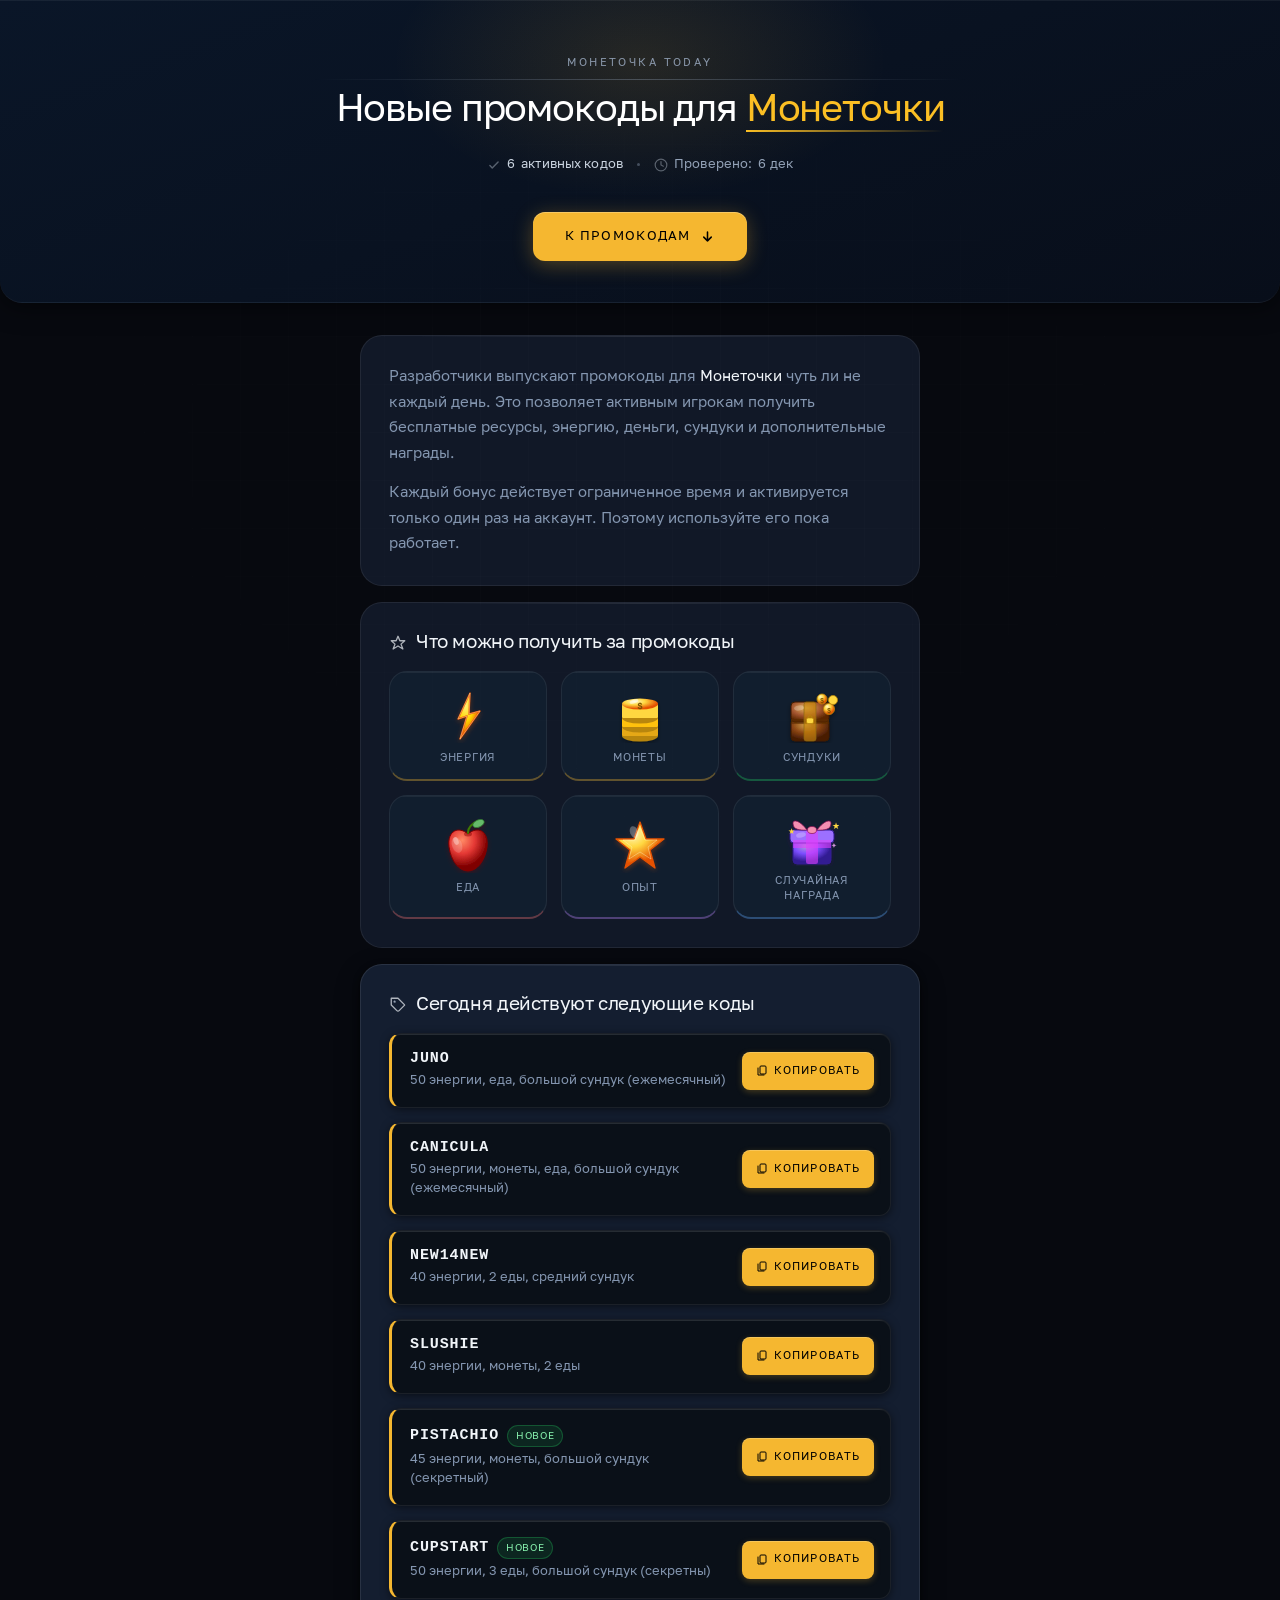
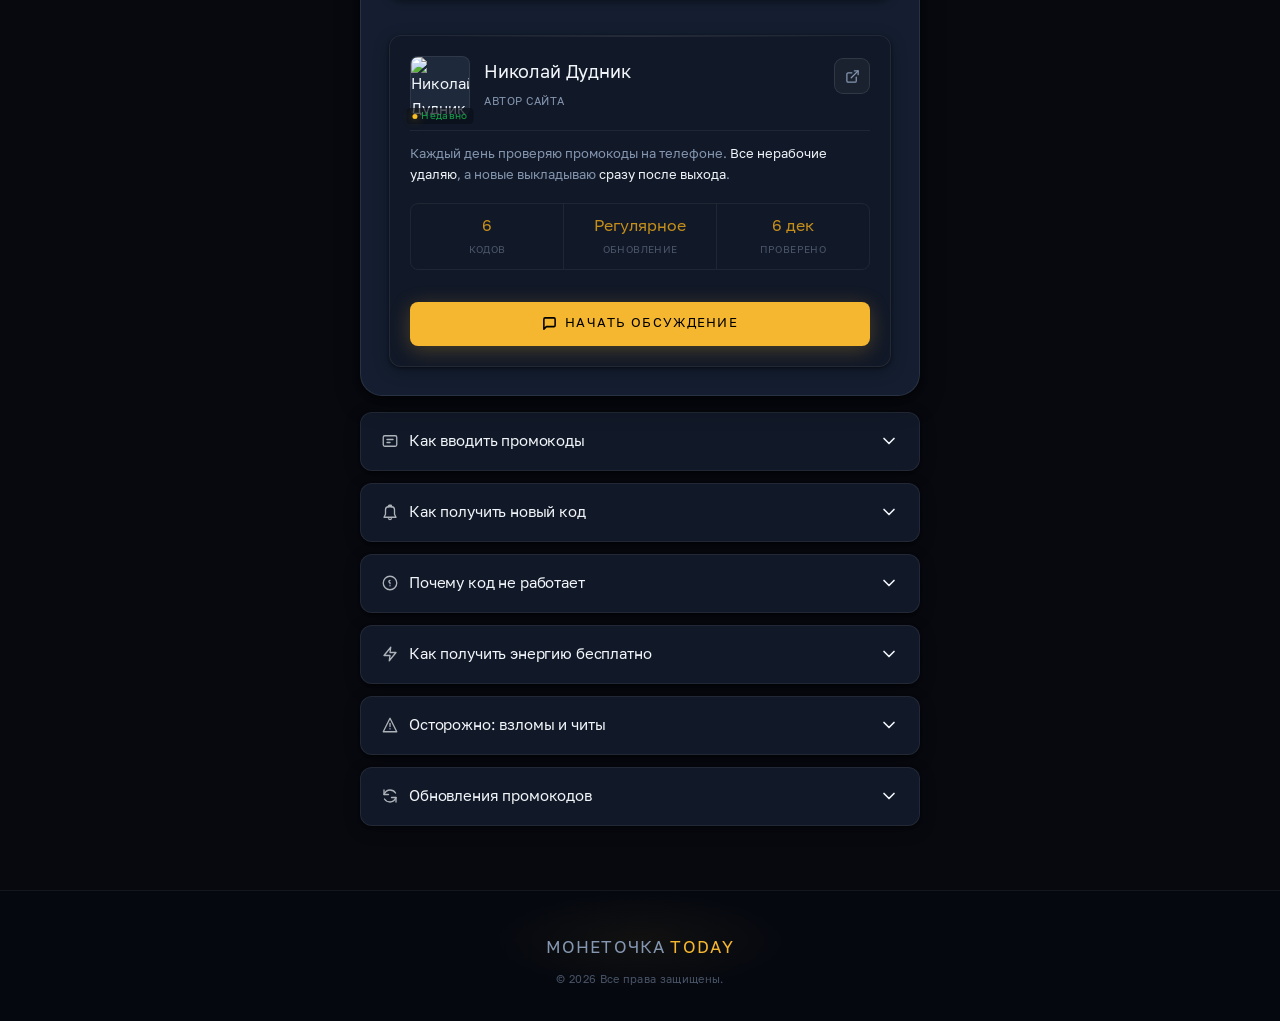
==== index.html @ 4f816c1e "Update index.html" ====
<!DOCTYPE html>
<html lang="ru">
<head>
    <meta charset="utf-8"/>
    <link rel="sitemap" type="application/xml" title="Sitemap" href="https://monetochka.today/sitemap.xml" />
    <link rel="canonical" href="https://monetochka.today/"/>
    <meta name="robots" content="index, follow"/>
    <meta content="width=device-width, initial-scale=1.0" name="viewport"/>
    <title>Новые коды в игре Монеточка — действующие сегодня (11 June 2026 года)</title>
    <meta name="description" content="Секретные коды для игры Монеточка, которые позволят бесплатно получить энергию, деньги и другие ресурсы. На сайте вы найдете новые промокоды и научитесь их активировать в игре."/>
    <meta property="og:url" content="https://monetochka.today/"/>
    <meta property="og:type" content="website"/>
    <meta property="og:title" content="Быстрее забирай бесплатные подарки в Монеточке 🔥"/>
    <meta property="og:description" content="Ценные призы ждут тебя каждый день — жми сюда, чтобы не пропустить 🎁"/>
    <meta property="og:site_name" content="Монеточка today"/>
    <meta property="og:image" content="https://monetochka.today/image/oblojka.jpg"/>
    <meta property="og:image:width" content="1200"/>
    <meta property="og:image:height" content="630"/>
    <meta property="og:locale" content="ru_RU"/>
    <meta name="twitter:card" content="summary_large_image"/>
    <meta name="twitter:title" content="Быстрее забирай бесплатные подарки в Монеточке 🔥"/>
    <meta name="twitter:description" content="Ценные призы ждут тебя каждый день — жми сюда, чтобы не пропустить 🎁"/>
    <meta name="twitter:image" content="https://monetochka.today/image/oblojka.jpg"/>
    <link rel="icon" type="image/png" href="https://monetochka.today/image/Favicon.png" sizes="120x120">
    <meta name="google-site-verification" content="TO_agUqVcF8yH3zKlIToNJMqLiWMbMBPaM6FzhT0_WM" />
    <meta name="yandex-verification" content="f16f2fc4e3876301" />
    <link rel="preload" href="styles-final.css" as="style">
    <link rel="stylesheet" href="styles-final.css"/>
    <link rel="preload" href="fonts/GolosTextVF-Regular.woff2" as="font" type="font/woff2" crossorigin>
    <script type="application/ld+json">
        [
            {
                "@context": "https://schema.org",
                "@type": "WebPage", "dateModified": "2026-06-11T12:53:51+03:00",
                "name": "Промокоды для игры Монеточка на сегодня",
                "description": "Новые промокоды для Монеточки - энергия, монеты, сундуки, карты",
                "url": "https://monetochka.today",
                "author": {
                    "@type": "Person",
                    "name": "Николай Дудник",
                    "url": "https://monetochka.today/autor"
                },
                "mainEntity": {
                    "@type": "CollectionPage",
                    "name": "Коды для Монеточки на сегодня"
                }
            },
            {
                "@context": "https://schema.org",
                "@type": "FAQPage",
                "mainEntity": [
                    {
                        "@type": "Question",
                        "name": "Какие промокоды работают в Монеточке сейчас?",
                        "acceptedAnswer": {
                            "@type": "Answer",
                            "text": "Актуальные коды находятся в списке выше. Есть промокоды на энергию, монеты, сундуки, карты и опыт. Все проверены вручную."
                        }
                    },
                    {
                        "@type": "Question",
                        "name": "Как применить промокод в Монеточке?",
                        "acceptedAnswer": {
                            "@type": "Answer",
                            "text": "Откройте игру, перейдите в меню, выберите Подарки → Промокоды → вставьте код → нажмите активировать. Код работает один раз на аккаунт."
                        }
                    },
                    {
                        "@type": "Question",
                        "name": "Почему код Монеточки не работает?",
                        "acceptedAnswer": {
                            "@type": "Answer",
                            "text": "Некоторые коды не работают из-за неподходящего уровня или лиги игрока. На скриншоте ниже показан пример."
                        }
                    },
                    {
                        "@type": "Question",
                        "name": "Где найти новые коды Монеточки?",
                        "acceptedAnswer": {
                            "@type": "Answer",
                            "text": "Новые промокоды публикуют в официальных соцсетях разработчиков, во время ивентов, они выходят с обновлениями игры, блогеры выдают коды во время рекламных акций."
                        }
                    }
                ]
            },
            {
                "@context": "https://schema.org",
                "@type": "SoftwareApplication",
                "name": "Монеточка",
                "description": "Монеточка - мобильная игра, в которой вы развиваете свое поселение.",
                "applicationCategory": "Game",
                "operatingSystem": "Android, iOS",
                "offers": {
                    "@type": "Offer",
                    "priceCurrency": "RUB",
                    "price": "0",
                    "priceValidUntil": "2035-12-31"
                }
            },
            {
                "@context": "https://schema.org",
                "@type": "BreadcrumbList",
                "itemListElement": [
                    {
                        "@type": "ListItem",
                        "position": 1,
                        "name": "Монеточка коды",
                        "item": "https://monetochka.today"
                    },
                    {
                        "@type": "ListItem",
                        "position": 2,
                        "name": "Актуальные промокоды",
                        "item": "https://monetochka.today#promo-codes"
                    }
                ]
            }
        ]
    </script>
</head>
<body>

<header class="hero-header">
    <div class="hero-inner">
        <div class="hero-brand">Монеточка today</div>
        <h1 class="hero-title">Новые промокоды для <span>Монеточки</span></h1>
        <div class="hero-stats">
            <span class="stat-item">
                <svg fill="none" viewBox="0 0 24 24" xmlns="http://www.w3.org/2000/svg"><path d="M5 13L9 17L19 7" stroke="currentColor" stroke-linecap="round" stroke-linejoin="round" stroke-width="2.5"/></svg>
                <span id="promo-count">∞</span> активных кодов
            </span>
            <span class="stat-divider"></span>
            <span class="stat-item" id="stats-update-date">
                <svg fill="none" viewBox="0 0 24 24" xmlns="http://www.w3.org/2000/svg"><circle cx="12" cy="12" r="10" stroke="currentColor" stroke-width="2"/><path d="M12 6V12L16 14" stroke="currentColor" stroke-linecap="round" stroke-width="2"/></svg>
                <span>Проверено:</span> <span id="header-check-date">11 June</span>
            </span>
        </div>
        <a class="hero-cta" href="#promo-codes">
            К промокодам
            <svg fill="none" viewBox="0 0 24 24" xmlns="http://www.w3.org/2000/svg"><path d="M12 5V19M12 19L18 13M12 19L6 13" stroke="#000" stroke-linecap="round" stroke-linejoin="round" stroke-width="2.5"/></svg>
        </a>
    </div>
</header>

<div class="container">

    <section class="section">
        <p>Разработчики выпускают промокоды для <b>Монеточки</b> чуть ли не каждый день. Это позволяет активным игрокам получить бесплатные ресурсы, энергию, деньги, сундуки и дополнительные награды.</p>
        <p style="margin-bottom:0;">Каждый бонус действует ограниченное время и активируется только один раз на аккаунт. Поэтому используйте его пока работает.</p>
    </section>

    <section class="section">
        <h2>
            <svg class="svg-icon" fill="none" viewBox="0 0 24 24" xmlns="http://www.w3.org/2000/svg"><path d="M12 3L14.5 9H21L16 13.5L18.5 20L12 16L5.5 20L8 13.5L3 9H9.5L12 3Z" stroke="currentColor" stroke-linejoin="round" stroke-width="1.75"/></svg>
            Что можно получить за промокоды
        </h2>

        <div class="rewards-grid">
            <div class="reward-item reward-item--amber">
                <div class="reward-icon">
                    <svg width="54" height="54" viewBox="0 0 54 54" fill="none" xmlns="http://www.w3.org/2000/svg"><defs><radialGradient id="en-body" cx="35%" cy="28%" r="65%"><stop offset="0%" stop-color="#fff176"/><stop offset="50%" stop-color="#ffd600"/><stop offset="100%" stop-color="#e65100"/></radialGradient><filter id="en-sh" x="-25%" y="-25%" width="150%" height="160%"><feDropShadow dx="0" dy="2" stdDeviation="2.5" flood-color="#e6510055"/></filter></defs><g filter="url(#en-sh)"><polygon points="29,4 17,30 26,27 19,50 39,22 28,25" fill="url(#en-body)" stroke="#e65100" stroke-width="1.4" stroke-linejoin="round"/><polygon points="29,4 17,30 26,27 19,50 39,22 28,25" fill="none" stroke="#fff9c4" stroke-width="0.7" stroke-linejoin="round" opacity="0.55"/></g></svg>
                </div>
                <div class="reward-title">Энергия</div>
            </div>
            <div class="reward-item reward-item--amber">
                <div class="reward-icon">
                    <svg width="54" height="54" viewBox="0 0 54 54" fill="none" xmlns="http://www.w3.org/2000/svg"><defs><radialGradient id="co-top" cx="35%" cy="28%" r="65%"><stop offset="0%" stop-color="#fff9c4"/><stop offset="45%" stop-color="#ffd740"/><stop offset="100%" stop-color="#e65100"/></radialGradient><filter id="co-sh" x="-25%" y="-25%" width="150%" height="160%"><feDropShadow dx="0" dy="2" stdDeviation="2" flood-color="#00000055"/></filter></defs><g filter="url(#co-sh)"><ellipse cx="27" cy="47" rx="18" ry="5.5" fill="#b8860b"/><rect x="9" y="33" width="36" height="14" fill="#e6a817" rx="1.5"/><ellipse cx="27" cy="33" rx="18" ry="5.5" fill="#ffd740"/><ellipse cx="27" cy="38" rx="18" ry="5.5" fill="#b8860b"/><rect x="9" y="24" width="36" height="14" fill="#ffc107" rx="1.5"/><ellipse cx="27" cy="24" rx="18" ry="5.5" fill="#ffd740"/><ellipse cx="27" cy="29" rx="18" ry="5.5" fill="#b8860b"/><rect x="9" y="15" width="36" height="14" fill="#ffd740" rx="1.5"/><ellipse cx="27" cy="15" rx="18" ry="5.5" fill="url(#co-top)"/><text x="27" y="19.5" text-anchor="middle" font-family="Arial,sans-serif" font-size="9" font-weight="900" fill="#7a5000">$</text><ellipse cx="21" cy="12.5" rx="4.5" ry="1.8" fill="white" opacity="0.5" transform="rotate(-20,21,12.5)"/></g></svg>
                </div>
                <div class="reward-title">Монеты</div>
            </div>
            <div class="reward-item reward-item--green">
                <div class="reward-icon">
                    <svg width="54" height="54" viewBox="0 0 54 54" fill="none" xmlns="http://www.w3.org/2000/svg"><defs><radialGradient id="ch-body" cx="40%" cy="28%" r="65%"><stop offset="0%" stop-color="#d4a04a"/><stop offset="55%" stop-color="#8B4513"/><stop offset="100%" stop-color="#4a1e05"/></radialGradient><radialGradient id="ch-lid" cx="40%" cy="30%" r="65%"><stop offset="0%" stop-color="#e8b860"/><stop offset="60%" stop-color="#a0522d"/><stop offset="100%" stop-color="#5c2800"/></radialGradient><radialGradient id="ch-coin" cx="35%" cy="28%" r="65%"><stop offset="0%" stop-color="#fff9c4"/><stop offset="45%" stop-color="#ffd740"/><stop offset="100%" stop-color="#e65100"/></radialGradient><filter id="ch-sh" x="-20%" y="-20%" width="150%" height="160%"><feDropShadow dx="0" dy="2" stdDeviation="2.5" flood-color="#00000066"/></filter></defs><g filter="url(#ch-sh)"><rect x="6" y="30" width="38" height="22" rx="4" fill="url(#ch-body)" stroke="#3e1a00" stroke-width="1"/><rect x="6" y="13" width="38" height="20" rx="4" fill="url(#ch-lid)" stroke="#3e1a00" stroke-width="1"/><rect x="6" y="30" width="38" height="5" fill="#5c2d00" opacity="0.6"/><rect x="19" y="13" width="12" height="39" rx="2.5" fill="#c8860a" opacity="0.65"/><rect x="19" y="13" width="12" height="39" rx="2.5" fill="none" stroke="#8B6914" stroke-width="0.7"/><rect x="21.5" y="29" width="7" height="5.5" rx="1.5" fill="#ffd740" stroke="#b8860b" stroke-width="0.7"/><path d="M23,29 C23,26 27,26 27,29" fill="none" stroke="#b8860b" stroke-width="1"/><ellipse cx="14" cy="19" rx="5" ry="2.5" fill="white" opacity="0.25" transform="rotate(-10,14,19)"/><ellipse cx="44" cy="20" rx="5.5" ry="5.5" fill="url(#ch-coin)" stroke="#b8860b" stroke-width="0.8"/><ellipse cx="37" cy="10" rx="5" ry="5" fill="url(#ch-coin)" stroke="#b8860b" stroke-width="0.8"/><ellipse cx="48" cy="11" rx="4.5" ry="4.5" fill="#ffd740" stroke="#b8860b" stroke-width="0.8"/><text x="44" y="23.5" text-anchor="middle" font-family="Arial,sans-serif" font-size="6.5" font-weight="900" fill="#7a5000">$</text><text x="37" y="13.5" text-anchor="middle" font-family="Arial,sans-serif" font-size="6.5" font-weight="900" fill="#7a5000">$</text></g></svg>
                </div>
                <div class="reward-title">Сундуки</div>
            </div>
            <div class="reward-item reward-item--red">
                <div class="reward-icon">
                    <svg width="54" height="54" viewBox="0 0 54 54" fill="none" xmlns="http://www.w3.org/2000/svg"><defs><radialGradient id="ap-body" cx="35%" cy="25%" r="65%"><stop offset="0%" stop-color="#ff8a65"/><stop offset="50%" stop-color="#e53935"/><stop offset="100%" stop-color="#7f0000"/></radialGradient><filter id="ap-sh" x="-25%" y="-25%" width="160%" height="160%"><feDropShadow dx="0" dy="2" stdDeviation="2.5" flood-color="#7f000055"/></filter></defs><g filter="url(#ap-sh)"><path d="M27,15 C36,7 48,11 46,28 C44,42 36,52 27,52 C18,52 10,42 8,28 C6,11 18,7 27,15 Z" fill="url(#ap-body)" stroke="#7f0000" stroke-width="1"/><ellipse cx="27" cy="15" rx="4" ry="2.5" fill="#7f0000" opacity="0.45"/><path d="M27,14 C27,8 32,4 37,2" fill="none" stroke="#3e7c00" stroke-width="2" stroke-linecap="round"/><ellipse cx="37.5" cy="4.5" rx="6" ry="3.5" fill="#66bb6a" stroke="#2e7d32" stroke-width="0.7" transform="rotate(-25,37.5,4.5)"/><ellipse cx="16" cy="26" rx="5" ry="8" fill="white" opacity="0.18" transform="rotate(-20,16,26)"/><ellipse cx="15" cy="22" rx="2.5" ry="4" fill="white" opacity="0.34" transform="rotate(-20,15,22)"/></g></svg>
                </div>
                <div class="reward-title">Еда</div>
            </div>
            <div class="reward-item reward-item--purple">
                <div class="reward-icon">
                    <svg width="54" height="54" viewBox="0 0 54 54" fill="none" xmlns="http://www.w3.org/2000/svg"><defs><radialGradient id="st-body" cx="35%" cy="25%" r="65%"><stop offset="0%" stop-color="#fff9c4"/><stop offset="45%" stop-color="#ffd740"/><stop offset="100%" stop-color="#e65100"/></radialGradient><filter id="st-sh" x="-25%" y="-25%" width="160%" height="160%"><feDropShadow dx="0" dy="2" stdDeviation="2.5" flood-color="#e6510055"/></filter></defs><g filter="url(#st-sh)"><polygon points="27,3 33,20 51,20 37,31 42,49 27,38 12,49 17,31 3,20 21,20" fill="url(#st-body)" stroke="#e65100" stroke-width="1.3" stroke-linejoin="round"/><polygon points="27,9 32,21 44,21 35,28 38,40 27,33 16,40 19,28 10,21 22,21" fill="none" stroke="#fff9c4" stroke-width="0.7" stroke-linejoin="round" opacity="0.55"/><ellipse cx="21" cy="13" rx="4" ry="6" fill="white" opacity="0.28" transform="rotate(-20,21,13)"/></g></svg>
                </div>
                <div class="reward-title">Опыт</div>
            </div>
            <div class="reward-item reward-item--blue">
                <div class="reward-icon">
                    <svg width="54" height="54" viewBox="0 0 54 54" fill="none" xmlns="http://www.w3.org/2000/svg"><defs><radialGradient id="gi-body" cx="35%" cy="25%" r="65%"><stop offset="0%" stop-color="#b39ddb"/><stop offset="50%" stop-color="#7c4dff"/><stop offset="100%" stop-color="#311b92"/></radialGradient><filter id="gi-sh" x="-25%" y="-25%" width="160%" height="160%"><feDropShadow dx="0" dy="2" stdDeviation="2.5" flood-color="#31196255"/></filter></defs><g filter="url(#gi-sh)"><rect x="8" y="28" width="38" height="24" rx="4" fill="url(#gi-body)" stroke="#311b92" stroke-width="1"/><rect x="5" y="18" width="44" height="13" rx="4" fill="#9c6fff" stroke="#311b92" stroke-width="1"/><rect x="8" y="28" width="38" height="8" fill="#e040fb" opacity="0.6"/><rect x="21" y="18" width="12" height="34" rx="2.5" fill="#e040fb" opacity="0.6"/><path d="M22,18 C14,7 5,6 9,15 C12,19 22,18 22,18 Z" fill="#f48fb1" stroke="#880e4f" stroke-width="0.7"/><path d="M32,18 C40,7 49,6 45,15 C42,19 32,18 32,18 Z" fill="#f48fb1" stroke="#880e4f" stroke-width="0.7"/><ellipse cx="27" cy="18" rx="4.5" ry="3.5" fill="#f48fb1" stroke="#880e4f" stroke-width="0.7"/><ellipse cx="16" cy="23" rx="5" ry="2.5" fill="white" opacity="0.25" transform="rotate(-15,16,23)"/><text x="47" y="17" font-family="Arial,sans-serif" font-size="9" fill="#ffd740">★</text><text x="3" y="22" font-family="Arial,sans-serif" font-size="8" fill="#ffd740">★</text><text x="46" y="36" font-family="Arial,sans-serif" font-size="7" fill="#ce93d8">✦</text></g></svg>
                </div>
                <div class="reward-title">Случайная<br>награда</div>
            </div>
        </div>
    </section>

    <section class="section" id="promo-codes">
        <h2>
            <svg class="svg-icon" fill="none" viewBox="0 0 24 24" xmlns="http://www.w3.org/2000/svg"><path d="M20.5 12.5L13.5 19.5C13.1 19.9 12.6 20.1 12 20.1C11.4 20.1 10.9 19.9 10.5 19.5L3 12V3H12L20.5 11.5C20.9 11.9 20.9 12.1 20.5 12.5Z" stroke="currentColor" stroke-linejoin="round" stroke-width="1.75"/><circle cx="7.5" cy="7.5" fill="currentColor" r="1.25"/></svg>
            Сегодня действуют следующие коды
        </h2>
        <div id="promo-list"><div class="promo-card" onclick="copy('JUNO')" role="button" tabindex="0"><div class="promo-info"><div class="code-header"><span class="code-text">JUNO</span></div><span class="reward-text">50 энергии, еда, большой сундук (ежемесячный)</span></div><div class="copy-btn"><svg fill="none" viewBox="0 0 24 24"><rect height="16" rx="2" stroke="#000" stroke-width="2" width="12" x="8" y="2"/><path d="M4 6V20H16" stroke="#000" stroke-linecap="round" stroke-width="2"/></svg>Копировать</div></div><div class="promo-card" onclick="copy('CANICULA')" role="button" tabindex="0"><div class="promo-info"><div class="code-header"><span class="code-text">CANICULA</span></div><span class="reward-text">50 энергии, монеты, еда, большой сундук (ежемесячный)</span></div><div class="copy-btn"><svg fill="none" viewBox="0 0 24 24"><rect height="16" rx="2" stroke="#000" stroke-width="2" width="12" x="8" y="2"/><path d="M4 6V20H16" stroke="#000" stroke-linecap="round" stroke-width="2"/></svg>Копировать</div></div><div class="promo-card" onclick="copy('NEW14NEW')" role="button" tabindex="0"><div class="promo-info"><div class="code-header"><span class="code-text">NEW14NEW</span></div><span class="reward-text">40 энергии, 2 еды, средний сундук</span></div><div class="copy-btn"><svg fill="none" viewBox="0 0 24 24"><rect height="16" rx="2" stroke="#000" stroke-width="2" width="12" x="8" y="2"/><path d="M4 6V20H16" stroke="#000" stroke-linecap="round" stroke-width="2"/></svg>Копировать</div></div><div class="promo-card" onclick="copy('SLUSHIE')" role="button" tabindex="0"><div class="promo-info"><div class="code-header"><span class="code-text">SLUSHIE</span></div><span class="reward-text">40 энергии, монеты, 2 еды</span></div><div class="copy-btn"><svg fill="none" viewBox="0 0 24 24"><rect height="16" rx="2" stroke="#000" stroke-width="2" width="12" x="8" y="2"/><path d="M4 6V20H16" stroke="#000" stroke-linecap="round" stroke-width="2"/></svg>Копировать</div></div><div class="promo-card" onclick="copy('PISTACHIO')" role="button" tabindex="0"><div class="promo-info"><div class="code-header"><span class="code-text">PISTACHIO</span><span class="new-badge">Новое</span></div><span class="reward-text">45 энергии, монеты, большой сундук (секретный)</span></div><div class="copy-btn"><svg fill="none" viewBox="0 0 24 24"><rect height="16" rx="2" stroke="#000" stroke-width="2" width="12" x="8" y="2"/><path d="M4 6V20H16" stroke="#000" stroke-linecap="round" stroke-width="2"/></svg>Копировать</div></div><div class="promo-card" onclick="copy('CUPSTART')" role="button" tabindex="0"><div class="promo-info"><div class="code-header"><span class="code-text">CUPSTART</span><span class="new-badge">Новое</span></div><span class="reward-text">50 энергии, 3 еды, большой сундук (секретны)</span></div><div class="copy-btn"><svg fill="none" viewBox="0 0 24 24"><rect height="16" rx="2" stroke="#000" stroke-width="2" width="12" x="8" y="2"/><path d="M4 6V20H16" stroke="#000" stroke-linecap="round" stroke-width="2"/></svg>Копировать</div></div></div>

        <div class="author-card">
            <div class="author-card__body">
                <div class="author-card__header">
                    <div class="author-card__avatar-col">
                        <div class="author-card__avatar">
                            <img src="https://monetochka.today/image/author.webp" alt="Николай Дудник" class="author-card__avatar-img">
                        </div>
                        <div class="author-card__status author-card__status--online" id="author-status">
                            <div class="author-card__status-dot" id="status-dot"></div>
                            <span id="status-text">Онлайн</span>
                        </div>
                    </div>
                    <div class="author-card__meta">
                        <div class="author-card__meta-text">
                            <p class="author-card__name">Николай Дудник</p>
                            <p class="author-card__role">Автор сайта</p>
                        </div>
                        <a href="https://monetochka.today/autor" class="author-card__link-btn" aria-label="Страница автора">
                            <svg viewBox="0 0 24 24" fill="none" stroke="currentColor" stroke-width="2" stroke-linecap="round" stroke-linejoin="round">
                                <path d="M18 13v6a2 2 0 0 1-2 2H5a2 2 0 0 1-2-2V8a2 2 0 0 1 2-2h6"/>
                                <polyline points="15 3 21 3 21 9"/>
                                <line x1="10" y1="14" x2="21" y2="3"/>
                            </svg>
                        </a>
                    </div>
                </div>
                <div class="author-card__divider"></div>
                <p class="author-card__desc">
                    Каждый день проверяю промокоды на телефоне.
                    <strong>Все нерабочие удаляю</strong>, а новые выкладываю
                    <strong>сразу после выхода</strong>.
                </p>
                <div class="author-card__stats">
                    <div class="author-card__stat">
                        <span class="author-card__stat-num" id="author-promo-count">7</span>
                        <span class="author-card__stat-label">Кодов</span>
                    </div>
                    <div class="author-card__stat">
                        <span class="author-card__stat-num">Регулярное</span>
                        <span class="author-card__stat-label">Обновление</span>
                    </div>
                    <div class="author-card__stat">
                        <span class="author-card__stat-num" id="author-check-date">11 June</span>
                        <span class="author-card__stat-label">Проверено</span>
                    </div>
                </div>
            </div>
            <div class="author-card__actions">
                <button class="author-card__btn-primary" id="toggleComments" aria-expanded="false" type="button">
                    <svg width="15" height="15" viewBox="0 0 24 24" fill="none" stroke="currentColor" stroke-width="2.5" stroke-linecap="round" stroke-linejoin="round">
                        <path d="M21 15a2 2 0 0 1-2 2H7l-4 4V5a2 2 0 0 1 2-2h14a2 2 0 0 1 2 2z"/>
                    </svg>
                    Начать обсуждение
                </button>
            </div>
        </div>

        <div class="giscus-section">
            <div class="giscus-container" id="giscusContainer">
                <script src="https://giscus.app/client.js"
                        data-repo="PlohoyMnuuu/PlohoyMnuuu.github.io"
                        data-repo-id="R_kgDOSvuVuQ"
                        data-category="General"
                        data-category-id="DIC_kwDOSvuVuc4C-pt_"
                        data-mapping="pathname"
                        data-strict="0"
                        data-reactions-enabled="1"
                        data-emit-metadata="0"
                        data-input-position="bottom"
                        data-theme="https://monetochka.today/giscus-theme.css"
                        data-lang="ru"
                        crossorigin="anonymous"
                        async>
                </script>
            </div>
        </div>
    </section>

    <div id="accordion-sections">

        <details class="accordion-section" name="faq">
            <summary class="accordion-btn">
                <span class="accordion-btn-left">
                    <svg class="svg-icon" fill="none" viewBox="0 0 24 24"><rect height="14" rx="2" stroke="currentColor" stroke-width="1.75" width="18" x="3" y="5"/><path d="M8 10H16" stroke="currentColor" stroke-linecap="round" stroke-width="1.75"/><path d="M8 14H12" stroke="currentColor" stroke-linecap="round" stroke-width="1.75"/></svg>
                    Как вводить промокоды
                </span>
                <svg class="accordion-chevron" fill="none" viewBox="0 0 24 24"><path d="M6 9L12 15L18 9" stroke="currentColor" stroke-linecap="round" stroke-linejoin="round" stroke-width="2"/></svg>
            </summary>
            <div class="accordion-body">
                <div class="accordion-body-inner">
                    <div class="unified-block">
                        <section class="section">
                            <p>Чтобы активировать промо, выполните следующие шаги:</p>
                            <ol>
                                <li>Откройте игру <strong>Монеточка</strong>.</li>
                                <li>Перейдите в меню <strong>&#9776;</strong> и выберите раздел <strong>Подарки</strong>.</li>
                                <li>В правом углу выберите вкладку <strong>Промокоды</strong>.</li>
                                <li>Вставьте код и нажмите <strong>Применить</strong>.</li>
                            </ol>
                            <p style="margin-bottom:0;">Подробнее смотрите на видео, которое находится ниже.</p>
                        </section>
                        <div class="video-showcase" id="shortVideo">
                            <div class="video-cover">
                                <img alt="Видео про Монеточку" loading="lazy" src="image/монеточка.webp"/>
                                <div class="play-button" onclick="loadVideo()">
                                    <svg viewBox="0 0 24 24"><polygon fill="none" points="5,3 19,12 5,21" stroke="currentColor" stroke-linejoin="round" stroke-width="2.5"/></svg>
                                </div>
                            </div>
                        </div>
                    </div>
                </div>
            </div>
        </details>

        <details class="accordion-section" name="faq">
            <summary class="accordion-btn">
                <span class="accordion-btn-left">
                    <svg class="svg-icon" fill="none" viewBox="0 0 24 24"><path d="M18 9C18 6.79 16.21 5 14 5H10C7.79 5 6 6.79 6 9V15L4 19H20L18 15V9Z" stroke="currentColor" stroke-linejoin="round" stroke-width="1.75"/><path d="M10 5V4C10 3.45 10.45 3 11 3H13C13.55 3 14 3.45 14 4V5" stroke="currentColor" stroke-linecap="round" stroke-width="1.75"/><path d="M10 21C10.35 21.6 11 22 12 22C13 22 13.65 21.6 14 21" stroke="currentColor" stroke-linecap="round" stroke-width="1.75"/></svg>
                    Как получить новый код
                </span>
                <svg class="accordion-chevron" fill="none" viewBox="0 0 24 24"><path d="M6 9L12 15L18 9" stroke="currentColor" stroke-linecap="round" stroke-linejoin="round" stroke-width="2"/></svg>
            </summary>
            <div class="accordion-body">
                <div class="accordion-body-inner">
                    <section class="section">
                        <p style="font-size:14px;">Бонусы можно получить несколькими способами. Далее подробнее.</p>
                        <div class="mini-tips-grid">
                            <div class="mini-tip-card"><strong>Официальные соцсети</strong> Разработчики публикуют новые коды в социальных сетях и мессенджерах почти каждый день.</div>
                            <div class="mini-tip-card"><strong>Ивенты</strong> Промокоды выходят во время ивентов, которые происходят регулярно.</div>
                            <div class="mini-tip-card"><strong>Ежемесячные акции</strong> В первых числах каждого месяца разработчики выпускают промо, которые действуют 30 дней или больше.</div>
                            <div class="mini-tip-card"><strong>Обновления</strong> Почти всегда коды выходят вместе с новыми версиями игры. Но такие события происходят довольно редко.</div>
                        </div>
                    </section>
                </div>
            </div>
        </details>

        <details class="accordion-section" name="faq">
            <summary class="accordion-btn">
                <span class="accordion-btn-left">
                    <svg class="svg-icon" fill="none" viewBox="0 0 24 24"><circle cx="12" cy="12" r="9" stroke="currentColor" stroke-width="1.75"/><path d="M12 8.5C11.2 8.5 10.5 9.1 10.5 10C10.5 10.8 11 11.3 11.7 11.6C12.3 11.9 12 12.5 12 13" stroke="currentColor" stroke-linecap="round" stroke-width="1.75"/><circle cx="12" cy="15.5" fill="currentColor" r="0.75"/></svg>
                    Почему код не работает
                </span>
                <svg class="accordion-chevron" fill="none" viewBox="0 0 24 24"><path d="M6 9L12 15L18 9" stroke="currentColor" stroke-linecap="round" stroke-linejoin="round" stroke-width="2"/></svg>
            </summary>
            <div class="accordion-body">
                <div class="accordion-body-inner">
                    <div class="unified-block">
                        <section class="section section-faq">
                            <p>Ниже перечислены основные причины ошибок при активации промо.</p>
                            <div class="mini-tips-grid">
                                <div class="mini-tip-card"><strong>Не подходит уровень</strong> Некоторые промокоды предназначены только для игроков, которые прокачали свою деревню до определённого уровня.</div>
                                <div class="mini-tip-card"><strong>Несоответствие лиги</strong> Иногда разработчики выпускают коды для игроков той или иной лиги, например золотой или серебряной.</div>
                                <div class="mini-tip-card"><strong>Опечатки</strong> Даже одна неверная буква делает код недействительным. Используйте кнопку копирования.</div>
                                <div class="mini-tip-card"><strong>Лишние пробелы</strong> Пробел в начале или конце приводит к ошибке.</div>
                                <div class="mini-tip-card"><strong>Срок действия</strong> У промо есть срок. Обычно они работают несколько дней или до первой тысячи активаций.</div>
                                <div class="mini-tip-card"><strong>Коды одноразовые</strong> Каждый бонус активируется только один раз для одного аккаунта.</div>
                            </div>
                            <p style="margin-top: 20px;">Некоторые коды не работают у игроков, которые не достигли определенного уровня или не состоят в той или иной лиге. На скриншоте показан один из таких примеров.</p>
                        </section>
                        <div class="screenshot-showcase">
                            <div class="screenshot-cover" onclick="openScreenshot()">
                                <img alt="Скриншот ошибки промокода в Монеточке" loading="lazy" src="image/Скриншот.webp"/>
                                <div class="screenshot-magnifier">
                                    <svg fill="none" viewBox="0 0 24 24" xmlns="http://www.w3.org/2000/svg"><circle cx="11" cy="11" r="8" stroke="currentColor" stroke-width="2"/><path d="m21 21-4.3-4.3" stroke="currentColor" stroke-linecap="round" stroke-width="2"/></svg>
                                </div>
                            </div>
                        </div>
                    </div>
                </div>
            </div>
        </details>

        <details class="accordion-section" name="faq">
            <summary class="accordion-btn">
                <span class="accordion-btn-left">
                    <svg class="svg-icon" fill="none" viewBox="0 0 24 24"><path d="M13 3L4 14H12L11 21L20 10H12L13 3Z" stroke="currentColor" stroke-linejoin="round" stroke-width="1.75"/></svg>
                    Как получить энергию бесплатно
                </span>
                <svg class="accordion-chevron" fill="none" viewBox="0 0 24 24"><path d="M6 9L12 15L18 9" stroke="currentColor" stroke-linecap="round" stroke-linejoin="round" stroke-width="2"/></svg>
            </summary>
            <div class="accordion-body">
                <div class="accordion-body-inner">
                    <section class="section">
                        <p style="font-size:14px;">Бесплатную энергию вы получите при выполнении условий, которые перечислены ниже.</p>
                        <div class="mini-tips-grid">
                            <div class="mini-tip-card"><strong>Приводите друзей</strong> Добавляйте друзей и получайте за это энергию.</div>
                            <div class="mini-tip-card"><strong>Участвуйте в событиях</strong> Энергия выдается за выполнение заданий.</div>
                            <div class="mini-tip-card"><strong>Коллекционируйте карты</strong> Собирайте наборы карт и получайте бонусную энергию.</div>
                            <div class="mini-tip-card"><strong>Чаще заходите в игру</strong> Энергия восстанавливается со временем, чаще заходите в игру.</div>
                        </div>
                    </section>
                </div>
            </div>
        </details>

        <details class="accordion-section" name="faq">
            <summary class="accordion-btn">
                <span class="accordion-btn-left">
                    <svg class="svg-icon" fill="none" viewBox="0 0 24 24"><path d="M12 3L3 21H21L12 3Z" stroke="currentColor" stroke-linejoin="round" stroke-width="1.75"/><path d="M12 10V14" stroke="currentColor" stroke-linecap="round" stroke-width="1.75"/><circle cx="12" cy="17" fill="currentColor" r="0.75"/></svg>
                    Осторожно: взломы и читы
                </span>
                <svg class="accordion-chevron" fill="none" viewBox="0 0 24 24"><path d="M6 9L12 15L18 9" stroke="currentColor" stroke-linecap="round" stroke-linejoin="round" stroke-width="2"/></svg>
            </summary>
            <div class="accordion-body">
                <div class="accordion-body-inner">
                    <section class="section">
                        <p>В интернете на некоторых сайтах предлагают скачать взломанную Монеточку с бесконечной энергией или деньгами. Такие читы не работают, потому что данные хранятся на защищенных серверах разработчиков.</p>
                        <p style="margin-bottom:0;">Сторонние файлы опасны и зачастую содержат вирусы. Единственный безопасный способ получить бонусы — использовать официальные коды от разработчиков.</p>
                    </section>
                </div>
            </div>
        </details>

        <details class="accordion-section" name="faq">
            <summary class="accordion-btn">
                <span class="accordion-btn-left">
                    <svg class="svg-icon" fill="none" viewBox="0 0 24 24"><path d="M4 4V10H10" stroke="currentColor" stroke-linecap="round" stroke-linejoin="round" stroke-width="1.75"/><path d="M20 20V14H14" stroke="currentColor" stroke-linecap="round" stroke-linejoin="round" stroke-width="1.75"/><path d="M4 10C5.5 6.5 8.5 4 12 4C15 4 17.7 5.5 19.4 8" stroke="currentColor" stroke-linecap="round" stroke-width="1.75"/><path d="M20 14C18.5 17.5 15.5 20 12 20C9 20 6.3 18.5 4.6 16" stroke="currentColor" stroke-linecap="round" stroke-width="1.75"/></svg>
                    Обновления промокодов
                </span>
                <svg class="accordion-chevron" fill="none" viewBox="0 0 24 24"><path d="M6 9L12 15L18 9" stroke="currentColor" stroke-linecap="round" stroke-linejoin="round" stroke-width="2"/></svg>
            </summary>
            <div class="accordion-body">
                <div class="accordion-body-inner">
                    <section class="section" style="margin-top:0;">
                        <p style="margin-bottom:0;">Автор проверяет все коды вручную каждый день и добавляет на сайт новые. На всякий случай добавьте страницу в закладки браузера, чтобы вернуться сюда снова.</p>
                    </section>
                </div>
            </div>
        </details>

    </div>
</div>

<footer class="custom-site-footer">
    <div class="footer-logo">Монеточка <span>today</span></div>
    <div class="footer-copyright">© <span id="footer-year">2026</span> Все права защищены.</div>
</footer>

<div id="toast">
    <svg fill="none" viewBox="0 0 24 24"><circle cx="12" cy="12" fill="#000" r="10"/><path d="M7 12L11 16L17 8" stroke="#fbbf24" stroke-linecap="round" stroke-linejoin="round" stroke-width="2.5"/></svg>
    Код скопирован!
</div>

<div class="video-modal" id="screenshot-modal" onclick="closeScreenshot(event)">
    <div class="screenshot-modal-content">
        <button class="video-close" onclick="closeScreenshot(event)">✕</button>
        <img alt="Увеличенный скриншот" id="screenshot-full" src=""/>
    </div>
</div>

<div class="video-modal" id="video-modal" onclick="closeVideo(event)">
    <div class="video-modal-content">
        <button class="video-close" onclick="closeVideo(event)">✕</button>
        <iframe allow="autoplay; fullscreen" allowfullscreen id="video-frame" src=""></iframe>
    </div>
</div>

<!-- Yandex.Metrika counter -->
<script type="text/javascript">
    (function(m,e,t,r,i,k,a){
        m[i]=m[i]||function(){(m[i].a=m[i].a||[]).push(arguments)};
        m[i].l=1*new Date();
        for (var j = 0; j < document.scripts.length; j++) {if (document.scripts[j].src === r) { return; }}
        k=e.createElement(t),a=e.getElementsByTagName(t)[0],k.async=1,k.src=r,a.parentNode.insertBefore(k,a)
    })(window, document,'script','https://mc.yandex.ru/metrika/tag.js?id=109776114', 'ym');

    ym(109776114, 'init', {
        defer: false,
        ssr: true,
        webvisor: true,
        clickmap: true,
        ecommerce: "dataLayer",
        referrer: document.referrer,
        url: location.href,
        accurateTrackBounce: true,
        trackLinks: true
    });
</script>
<noscript><div><img src="https://mc.yandex.ru/watch/109776114" style="position:absolute; left:-9999px;" alt="" /></div></noscript>
<!-- /Yandex.Metrika counter -->



<script src="script.js" defer></script>

</body>
</html>
---- styles-final.css ----
/* ================================================
   FONTS
   ================================================ */
@font-face {
  font-family: 'Golos Text';
  src: url('fonts/GolosTextVF-Regular.woff2') format('woff2');
  font-weight: 100 900;
  font-style: normal;
  font-display: swap;
}

/* ================================================
   ТОКЕНЫ
   ================================================ */
:root {
  --bg:            #07090f;
  --bg-mid:        #0c1120;
  --card:          #111827;
  --card-raised:   #141e30;
  --card-border:   rgba(255,255,255,0.07);
  --card-border-hover: rgba(255,255,255,0.14);

  --gold:          #f5b730;
  --gold-dim:      #c48e1a;
  --gold-bg:       rgba(245,183,48,0.1);
  --gold-shadow:   rgba(245,183,48,0.18);

  --green:         #22c55e;
  --green-dim:     #16a34a;
  --green-bg:      rgba(34,197,94,0.09);

  --blue:          #60a5fa;
  --blue-bg:       rgba(96,165,250,0.09);

  --red:           #f87171;
  --red-bg:        rgba(248,113,113,0.08);

  --text:          #f1f5f9;
  --text-dim:      #8496b0;
  --text-faint:    #4a5568;

  --divider:       rgba(255,255,255,0.06);

  --r-sm:  8px;
  --r-md:  12px;
  --r-lg:  18px;
  --r-xl:  22px;

  --shadow-card:     0 1px 3px rgba(0,0,0,0.5), 0 4px 16px rgba(0,0,0,0.3);
  --shadow-raised:   0 2px 6px rgba(0,0,0,0.6), 0 8px 24px rgba(0,0,0,0.35);
  --shadow-promo:    0 2px 8px rgba(0,0,0,0.5), 0 1px 0 rgba(255,255,255,0.05) inset;
  --shadow-gold:     0 4px 20px var(--gold-shadow);

  --t-fast:  0.15s ease;
  --t-base:  0.22s ease;
  --t-slow:  0.35s ease;

  --text-xs:   11px;
  --text-sm:   13px;
  --text-base: 15px;
  --text-md:   17px;
  --text-lg:   19px;
  --text-xl:   22px;
  --text-2xl:  28px;
  --text-3xl:  36px;
}

/* ================================================
   СБРОС И BASE
   ================================================ */
@media (prefers-reduced-motion: reduce) {
  *, *::before, *::after {
    animation-duration: 0.01ms !important;
    animation-iteration-count: 1 !important;
    transition-duration: 0.01ms !important;
  }
}

*, *::before, *::after { box-sizing: border-box; margin: 0; padding: 0; }

.promo-card,
.copy-btn,
.toggle-comments-btn,
.hero-cta,
.reward-item,
.play-button,
.author-block {
  -webkit-tap-highlight-color: transparent;
}

.toggle-comments-btn svg {
  stroke: #000;
}

html {
  font-size: 16px;
  scroll-behavior: smooth;
  -webkit-text-size-adjust: 100%;
}

html, body {
  font-family: 'Golos Text', system-ui, sans-serif;
  font-size: var(--text-base);
  font-weight: 400;
  color: var(--text);
  line-height: 1.65;
  -webkit-font-smoothing: antialiased;
  background: var(--bg);
  background-image:
    radial-gradient(ellipse 60% 40% at 15% 0%, rgba(245,183,48,0.055) 0%, transparent 60%),
    radial-gradient(ellipse 50% 40% at 90% 5%, rgba(96,165,250,0.045) 0%, transparent 55%);
  background-attachment: fixed;
}

@media (min-width: 769px) {
  body::after {
    content: '';
    position: fixed;
    inset: 0;
    pointer-events: none;
    background-image:
      linear-gradient(rgba(255,255,255,0.012) 1px, transparent 1px),
      linear-gradient(90deg, rgba(255,255,255,0.012) 1px, transparent 1px);
    background-size: 48px 48px;
    mask-image: radial-gradient(ellipse at center, black 20%, transparent 80%);
    z-index: 0;
  }
}

/* ================================================
   ТИПОГРАФИКА
   ================================================ */
h1 {
  font-size: var(--text-3xl);
  font-weight: 900;
  line-height: 1.05;
  letter-spacing: -0.03em;
  color: var(--text);
  word-break: break-word;
}

h2 {
  font-size: var(--text-lg);
  font-weight: 800;
  line-height: 1.3;
  letter-spacing: -0.02em;
  color: var(--text);
  margin: 0 0 16px;
  display: flex;
  align-items: center;
  gap: 9px;
  flex-wrap: wrap;
  word-break: break-word;
}

h2 .svg-icon {
  width: 18px; height: 18px;
  flex-shrink: 0;
  stroke: var(--text-dim);
  opacity: 0.7;
}

h3 {
  font-size: var(--text-md);
  font-weight: 700;
  line-height: 1.3;
  color: var(--text);
  margin: 0 0 10px;
}

p {
  font-size: var(--text-base);
  line-height: 1.7;
  color: var(--text-dim);
  margin: 0 0 14px;
  word-break: break-word;
}

p:last-child { margin-bottom: 0; }

b, strong { color: var(--text); font-weight: 700; }

ol, ul {
  padding-left: 20px;
  margin: 0 0 14px;
  color: var(--text-dim);
  font-size: var(--text-base);
  line-height: 1.7;
}

li { margin-bottom: 8px; }

.svg-icon {
  width: 18px; height: 18px;
  display: inline-block;
  vertical-align: middle;
  flex-shrink: 0;
}

/* ================================================
   HERO HEADER
   ================================================ */
.hero-header {
  position: relative;
  overflow: hidden;
  background: linear-gradient(160deg, #0a1628 0%, #080e1a 100%);
  padding: 54px 20px 41px;
  text-align: center;
  border-bottom: 1px solid var(--divider);
  border-radius: 0 0 var(--r-xl) var(--r-xl);
  box-shadow: 0 4px 24px rgba(0,0,0,0.5), 0 1px 0 rgba(255,255,255,0.06) inset;
}

.hero-header::before {
  content: '';
  position: absolute;
  top: -80px; left: 50%;
  transform: translateX(-50%);
  width: 500px; height: 280px;
  background: radial-gradient(ellipse, rgba(245,183,48,0.12) 0%, transparent 70%);
  pointer-events: none;
}

.hero-inner {
  position: relative;
  z-index: 1;
  max-width: 660px;
  margin: 0 auto;
}

.hero-brand {
  display: block;
  font-size: 11px;
  font-weight: 700;
  letter-spacing: 0.22em;
  text-transform: uppercase;
  color: #94a3b8;
  opacity: 0.9;
  margin-bottom: 20px;
  position: relative;
  word-break: break-word;
  animation: slideInDown 0.6s ease-out;
}

.hero-brand::after {
  content: "";
  position: absolute;
  left: 0;
  bottom: -8px;
  width: 100%;
  height: 1px;
  background: linear-gradient(90deg, transparent, #94a3b8, transparent);
  opacity: 0.4;
}

.hero-title {
  font-size: 38px;
  font-weight: 900;
  line-height: 1;
  letter-spacing: -0.03em;
  color: #fff;
  margin: 0 0 24px 0;
  word-spacing: normal;
  word-break: break-word;
  animation: slideInUp 0.6s ease-out 0.1s both;
}

.hero-title span {
  color: #fbbf24;
  position: relative;
  display: inline-block;
}

.hero-title span::after {
  content: '';
  position: absolute;
  bottom: -2px;
  left: 0;
  width: 100%;
  height: 2px;
  background: linear-gradient(90deg, #fbbf24, transparent);
  opacity: 0;
  animation: slideInUnderline 0.6s ease-out 0.3s forwards;
}

.hero-stats {
  display: flex;
  justify-content: center;
  align-items: center;
  gap: 14px;
  margin-bottom: 36px;
  font-size: 13px;
  font-weight: 500;
  letter-spacing: 0.01em;
  color: #cbd5e1;
  flex-wrap: wrap;
  word-break: break-word;
  animation: fadeIn 0.6s ease-out 0.2s both;
}

.hero-stats .stat-item {
  display: flex;
  align-items: center;
  gap: 6px;
}

.hero-stats .stat-divider {
  width: 3px;
  height: 3px;
  background: #94a3b8;
  border-radius: 50%;
  opacity: 0.4;
  flex-shrink: 0;
}

.hero-stats svg {
  width: 14px;
  height: 14px;
  stroke: #ffffff;
  opacity: 0.4;
  flex-shrink: 0;
}

#stats-update-date span {
  color: #94a3b8;
}

.hero-cta {
  display: inline-flex;
  align-items: center;
  gap: 9px;
  background: var(--gold);
  color: #000;
  padding: 14px 32px;
  border-radius: var(--r-md);
  font-size: var(--text-sm);
  font-weight: 800;
  text-decoration: none;
  text-transform: uppercase;
  letter-spacing: 0.1em;
  border: none;
  cursor: pointer;
  min-height: 48px;
  white-space: nowrap;
  position: relative;
  overflow: hidden;
  transition: transform var(--t-base), box-shadow var(--t-base), background var(--t-base);
  box-shadow: 0 4px 20px rgba(245,183,48,0.3), 0 1px 0 rgba(255,255,255,0.25) inset;
  animation: fadeUp 0.55s ease 0.22s both;
}

.hero-cta::after {
  content: '';
  position: absolute;
  inset: 0;
  background: rgba(255,255,255,0);
  transition: background var(--t-fast);
}

.hero-cta:hover {
  transform: translateY(-2px);
  box-shadow: 0 8px 28px rgba(245,183,48,0.4), 0 1px 0 rgba(255,255,255,0.25) inset;
  background: #fac430;
  color: #000;
}

.hero-cta:active {
  transform: translateY(0);
  box-shadow: 0 2px 10px rgba(245,183,48,0.25);
}

.hero-cta svg {
  width: 15px; height: 15px;
  transition: transform var(--t-base);
}
.hero-cta:hover svg { transform: translateY(2px); }

/* ================================================
   АНИМАЦИИ
   ================================================ */
@keyframes fadeUp {
  from { opacity: 0; transform: translateY(8px); }
  to   { opacity: 1; transform: translateY(0); }
}

@keyframes fadeIn {
  from { opacity: 0; }
  to   { opacity: 1; }
}

@keyframes slideInDown {
  from { opacity: 0; transform: translateY(-10px); }
  to   { opacity: 1; transform: translateY(0); }
}

@keyframes slideInUp {
  from { opacity: 0; transform: translateY(10px); }
  to   { opacity: 1; transform: translateY(0); }
}

@keyframes slideInUnderline {
  to { opacity: 1; }
}

/* ================================================
   LAYOUT
   ================================================ */
.container {
  max-width: 600px;
  margin: 0 auto;
  padding: 32px 20px 28px;
}

/* ================================================
   БАЗОВАЯ КАРТОЧКА (.section)
   ================================================ */
.section {
  background: var(--card);
  border: 1px solid var(--card-border);
  border-radius: var(--r-xl);
  padding: 28px;
  margin-bottom: 16px;
  position: relative;
  overflow: hidden;
}

.section::before {
  content: '';
  position: absolute;
  top: 0; left: 0; right: 0;
  height: 1px;
  background: linear-gradient(90deg, transparent 10%, rgba(255,255,255,0.09) 50%, transparent 90%);
  pointer-events: none;
}

.section:hover {
  border-color: var(--card-border-hover);
}

/* ================================================
   СЕТКА НАГРАД
   ================================================ */
.rewards-grid {
  display: grid;
  grid-template-columns: repeat(3, 1fr);
  gap: 14px;
}

.reward-item {
  background: #111e2e;
  border: 1px solid var(--card-border);
  border-radius: var(--r-lg);
  padding: 16px 10px 14px;
  text-align: center;
  cursor: default;
  transition: transform var(--t-base), border-color var(--t-base), box-shadow var(--t-base);
  min-height: 110px;
  display: flex;
  flex-direction: column;
  align-items: center;
  justify-content: center;
  gap: 8px;
  position: relative;
  overflow: hidden;
}

.reward-item::before {
  content: '';
  position: absolute;
  top: 0; left: 0; right: 0;
  height: 1px;
  background: rgba(255,255,255,0.06);
}

.reward-item:hover {
  transform: translateY(-3px);
  border-color: var(--card-border);
  box-shadow: 0 6px 20px rgba(0,0,0,0.4);
}

.reward-item:active { transform: translateY(-1px); }

.reward-icon {
  font-size: 38px;
  line-height: 1;
  display: flex;
  align-items: center;
  justify-content: center;
  transition: transform var(--t-base);
}

.reward-item:hover .reward-icon { transform: scale(1.12); }

.reward-title {
  font-size: var(--text-xs);
  font-weight: 700;
  letter-spacing: 0.07em;
  text-transform: uppercase;
  color: var(--text-dim);
  word-break: break-word;
  hyphens: auto;
  line-height: 1.3;
}

.reward-item--amber  { border-bottom: 2px solid rgba(245,183,48,0.35); }
.reward-item--green  { border-bottom: 2px solid rgba(34,197,94,0.35); }
.reward-item--red    { border-bottom: 2px solid rgba(248,113,113,0.35); }
.reward-item--purple { border-bottom: 2px solid rgba(192,132,252,0.35); }
.reward-item--blue   { border-bottom: 2px solid rgba(96,165,250,0.35); }

/* ================================================
   ПРОМОКОДЫ
   ================================================ */
#promo-codes {
  background: var(--card-raised);
  border-color: rgba(255,255,255,0.09);
  box-shadow: var(--shadow-raised);
}

.promo-card {
  display: flex;
  align-items: center;
  justify-content: space-between;
  gap: 12px;
  background: #0a1018;
  border: 1px solid rgba(255,255,255,0.07);
  border-left: 3px solid var(--gold);
  border-radius: var(--r-md);
  padding: 16px 16px 16px 18px;
  margin-bottom: 14px;
  cursor: pointer;
  position: relative;
  overflow: hidden;
  box-shadow: var(--shadow-promo);
  transition: transform var(--t-base), border-color var(--t-base), box-shadow var(--t-base);
}

.promo-card::before {
  content: '';
  position: absolute;
  top: 0; left: 0; right: 0;
  height: 1px;
  background: rgba(255,255,255,0.07);
  pointer-events: none;
}

.promo-card::after {
  content: '';
  position: absolute;
  top: 0; left: -100%;
  width: 60%; height: 100%;
  background: linear-gradient(90deg, transparent, rgba(245,183,48,0.06), transparent);
  transition: left 0.45s ease;
  pointer-events: none;
}

.promo-card:hover {
  transform: translateY(-2px);
  border-color: rgba(255,255,255,0.07);
  border-left-color: var(--gold);
  box-shadow: 0 4px 20px rgba(0,0,0,0.5), 0 1px 0 rgba(255,255,255,0.07) inset;
}

.promo-card:hover::after { left: 140%; }

.promo-card:active { transform: translateY(0); box-shadow: var(--shadow-promo); }

.promo-info {
  flex: 1;
  min-width: 0;
  display: flex;
  flex-direction: column;
  gap: 4px;
  position: relative;
  z-index: 1;
}

.code-header {
  display: flex;
  align-items: center;
  gap: 8px;
  flex-wrap: wrap;
}

.code-text {
  font-family: 'Courier New', 'Consolas', 'Monaco', monospace;
  font-size: 15px;
  font-weight: 900;
  color: var(--text);
  letter-spacing: 0.06em;
  line-height: 1.2;
  word-break: break-all;
}

.new-badge {
  background: rgba(34,197,94,0.12);
  color: #86efac;
  font-size: 10px;
  font-weight: 700;
  letter-spacing: 0.06em;
  padding: 2px 8px;
  border-radius: 100px;
  text-transform: uppercase;
  border: 1px solid rgba(34,197,94,0.3);
  flex-shrink: 0;
  white-space: nowrap;
}

.reward-text {
  font-size: var(--text-sm);
  color: var(--text-dim);
  line-height: 1.45;
  word-break: break-word;
}

/* КНОПКА КОПИРОВАТЬ */
.copy-btn {
  display: flex;
  align-items: center;
  gap: 6px;
  background: var(--gold);
  color: #000;
  padding: 9px 14px;
  border-radius: var(--r-sm);
  font-size: 11px;
  font-weight: 800;
  text-transform: uppercase;
  letter-spacing: 0.1em;
  cursor: pointer;
  flex-shrink: 0;
  border: none;
  white-space: nowrap;
  position: relative;
  z-index: 2;
  transition: transform var(--t-fast), opacity var(--t-fast), box-shadow var(--t-fast);
  box-shadow: 0 2px 6px rgba(245,183,48,0.25), 0 1px 0 rgba(255,255,255,0.2) inset;
  min-height: 38px;
}

.copy-btn svg { width: 12px; height: 12px; }

.copy-btn:hover {
  transform: scale(1.04);
  opacity: 0.9;
  box-shadow: 0 4px 14px rgba(245,183,48,0.35);
}

.copy-btn:active { transform: scale(0.95); }

/* ================================================
   МИНИ-СОВЕТЫ
   ================================================ */
.mini-tips-grid {
  display: grid;
  grid-template-columns: 1fr 1fr;
  gap: 14px;
  margin-top: 20px;
}

.mini-tip-card {
  background: #0a1018;
  border: 1px solid var(--card-border);
  border-radius: var(--r-md);
  padding: 16px 18px;
  font-size: var(--text-sm);
  line-height: 1.6;
  color: var(--text-dim);
  position: relative;
  overflow: hidden;
  transition: transform var(--t-base), border-color var(--t-base), box-shadow var(--t-base);
  box-shadow: 0 1px 0 rgba(255,255,255,0.05) inset;
}

.mini-tip-card::after {
  content: '';
  position: absolute;
  top: 12px; left: 0;
  width: 3px; height: 0;
  background: var(--blue);
  border-radius: 0 2px 2px 0;
  transition: height var(--t-base);
}

.mini-tip-card:hover {
  transform: translateY(-2px);
  border-color: rgba(96,165,250,0.2);
  box-shadow: 0 4px 16px rgba(0,0,0,0.35), 0 1px 0 rgba(255,255,255,0.05) inset;
}

.mini-tip-card:hover::after { height: calc(100% - 24px); }

.mini-tip-card strong {
  display: block;
  font-size: var(--text-base);
  font-weight: 700;
  color: var(--text);
  margin-bottom: 4px;
  letter-spacing: -0.01em;
  line-height: 1.25;
}

/* ================================================
   UNIFIED BLOCK
   ================================================ */
.unified-block {
  background: var(--card);
  border: 1px solid var(--card-border);
  border-radius: var(--r-xl);
  box-shadow: var(--shadow-card);
  margin-bottom: 16px;
  position: relative;
  overflow: hidden;
}

.unified-block::before {
  content: '';
  position: absolute;
  top: 0; left: 0; right: 0;
  height: 1px;
  background: linear-gradient(90deg, transparent 10%, rgba(255,255,255,0.09) 50%, transparent 90%);
  pointer-events: none;
  z-index: 1;
}

.unified-block .section {
  background: transparent;
  border: none;
  border-radius: 0;
  box-shadow: none;
  margin-bottom: 0;
  padding: 28px;
}

.unified-block .section::before { display: none; }

.unified-block .video-showcase,
.unified-block .screenshot-showcase { padding: 0 28px 28px; }

/* ================================================
   VIDEO & SCREENSHOT SHOWCASE
   ================================================ */
.video-showcase,
.screenshot-showcase {
  text-align: center;
  background: transparent;
  border: none;
  padding: 0;
}

.video-cover {
  position: relative;
  width: 100%;
  max-width: 215px;
  aspect-ratio: 9 / 16;
  margin: 0 auto;
  overflow: hidden;
  border-radius: var(--r-lg);
  border: 1px solid var(--card-border);
  background: #000;
  transition: border-color var(--t-base), box-shadow var(--t-base), transform var(--t-base);
  will-change: transform;
}

.video-cover:hover {
  border-color: rgba(96,165,250,0.35);
  box-shadow: 0 8px 28px rgba(0,0,0,0.5), 0 0 0 1px rgba(96,165,250,0.1);
}

.video-cover img { width: 100%; height: 100%; object-fit: cover; display: block; }

.video-cover::after {
  content: '';
  position: absolute;
  left: 0; right: 0; bottom: 0;
  height: 45%;
  background: linear-gradient(to top, rgba(0,0,0,0.7), transparent);
  pointer-events: none;
}

.play-button {
  position: absolute;
  top: 50%; left: 50%;
  transform: translate(-50%, -50%);
  width: 52px; height: 52px;
  background: rgba(10,16,26,0.65);
  backdrop-filter: blur(6px);
  border-radius: 50%;
  display: flex;
  align-items: center;
  justify-content: center;
  z-index: 2;
  cursor: pointer;
  border: 1px solid rgba(96,165,250,0.4);
  box-shadow: 0 2px 16px rgba(0,0,0,0.5);
  transition: transform 0.25s cubic-bezier(0.2,0.9,0.4,1.1), background var(--t-base), border-color var(--t-base), box-shadow var(--t-base);
  min-width: 48px; min-height: 48px;
}

.play-button svg {
  width: 20px; height: 20px;
  stroke: #fff;
  stroke-width: 2;
  stroke-linecap: round;
  stroke-linejoin: round;
  fill: none;
  margin-left: 3px;
  transition: transform var(--t-base);
}

.play-button:hover {
  transform: translate(-50%, -50%) scale(1.1);
  background: rgba(96,165,250,0.22);
  border-color: rgba(96,165,250,0.7);
  box-shadow: 0 4px 24px rgba(96,165,250,0.3);
}

.play-button:hover svg { transform: translateX(2px); }
.play-button:active { transform: translate(-50%, -50%) scale(0.93); }

.screenshot-cover {
  position: relative;
  width: 100%;
  max-width: 215px;
  aspect-ratio: 2 / 3;
  margin: 0 auto;
  overflow: hidden;
  border-radius: var(--r-lg);
  border: 1px solid var(--card-border);
  background: #000;
  cursor: zoom-in;
  transition: border-color var(--t-base), box-shadow var(--t-base), transform var(--t-base);
}

.screenshot-cover:hover {
  transform: scale(1.015);
  border-color: rgba(245,183,48,0.35);
  box-shadow: 0 8px 28px rgba(0,0,0,0.5), 0 0 0 1px rgba(245,183,48,0.08);
}

.screenshot-cover:active { transform: scale(0.98); }
.screenshot-cover img { width: 100%; height: 100%; object-fit: cover; display: block; }

.screenshot-cover::after {
  content: '';
  position: absolute;
  left: 0; right: 0; bottom: 0;
  height: 45%;
  background: linear-gradient(to top, rgba(0,0,0,0.65), transparent);
  pointer-events: none;
}

.screenshot-magnifier {
  position: absolute;
  top: 10px; right: 10px;
  z-index: 2;
  width: 30px; height: 30px;
  border-radius: var(--r-sm);
  background: rgba(10,16,26,0.65);
  backdrop-filter: blur(8px);
  border: 1px solid rgba(245,183,48,0.3);
  display: flex;
  align-items: center;
  justify-content: center;
  cursor: pointer;
  transition: background var(--t-base), border-color var(--t-base);
}

.screenshot-magnifier svg {
  width: 13px; height: 13px;
  stroke: rgba(255,255,255,0.8);
  stroke-width: 2;
  stroke-linecap: round;
  stroke-linejoin: round;
  transition: transform var(--t-base);
}

.screenshot-cover:hover .screenshot-magnifier {
  background: rgba(245,183,48,0.15);
  border-color: rgba(245,183,48,0.6);
}

.screenshot-cover:hover .screenshot-magnifier svg { transform: scale(1.1); }
.screenshot-cover:active .screenshot-magnifier { transform: scale(0.93); }

/* ================================================
   МОДАЛКИ
   ================================================ */
.video-modal {
  position: fixed;
  inset: 0;
  background: rgba(0,0,0,0.88);
  display: none;
  align-items: center;
  justify-content: center;
  z-index: 999999;
  padding: 12px;
  animation: fadeIn var(--t-base);
}

.video-modal.show { display: flex; }

.video-modal-content {
  position: relative;
  width: 100%;
  max-width: 410px;
  height: 88vh;
  border-radius: var(--r-xl);
  overflow: hidden;
  box-shadow: 0 24px 64px rgba(0,0,0,0.7);
  animation: fadeUp 0.3s ease;
}

.video-modal-content iframe { width: 100%; height: 100%; border: 0; }

.screenshot-modal-content {
  position: relative;
  max-width: 88vw;
  max-height: 88vh;
  border-radius: var(--r-xl);
  overflow: hidden;
  animation: zoomIn 0.28s ease;
}

@keyframes zoomIn {
  from { opacity: 0; transform: scale(0.96); }
  to   { opacity: 1; transform: scale(1); }
}

.screenshot-modal-content img {
  width: 100%;
  height: auto;
  max-height: 88vh;
  object-fit: contain;
  display: block;
}

.video-close {
  position: absolute;
  top: 10px; right: 10px;
  z-index: 10;
  background: rgba(245,183,48,0.88);
  border: 1px solid rgba(255,255,255,0.2);
  color: #000;
  width: 40px; height: 40px;
  border-radius: 50%;
  font-size: 16px;
  font-weight: bold;
  cursor: pointer;
  display: flex;
  align-items: center;
  justify-content: center;
  transition: background var(--t-fast), transform var(--t-base);
}

.video-close:hover { background: var(--gold); transform: scale(1.08) rotate(90deg); }
.video-close:active { transform: scale(0.94); }

/* ================================================
   TOAST
   ================================================ */
#toast {
  position: fixed;
  top: 20px; left: 50%;
  transform: translateX(-50%);
  background: var(--gold);
  color: #000;
  padding: 11px 22px;
  border-radius: 100px;
  font-size: var(--text-sm);
  font-weight: 800;
  letter-spacing: 0.04em;
  z-index: 999999;
  opacity: 0;
  visibility: hidden;
  pointer-events: none;
  display: flex;
  align-items: center;
  gap: 7px;
  box-shadow: 0 8px 24px rgba(245,183,48,0.35);
  transition: opacity var(--t-base), visibility var(--t-base);
}

#toast.show {
  opacity: 1;
  visibility: visible;
  animation: fadeUp 0.28s ease;
}

#toast svg { width: 14px; height: 14px; }

/* ================================================
   GISCUS
   ================================================ */
.giscus-section {
  padding-top: 0;
  border-top: none;
  position: relative;
  text-align: center;
}

.giscus-container {
  display: none;
  margin-top: 16px;
  padding-top: 16px;
  border-top: 1px solid transparent;
  border-image: linear-gradient(
    90deg,
    transparent 0%,
    rgba(245,183,48,0.06) 15%,
    rgba(245,183,48,0.18) 50%,
    rgba(245,183,48,0.06) 85%,
    transparent 100%
  ) 1;
}

.giscus-container.visible {
  display: block;
  animation: giscusFadeSlide 0.35s ease both;
  margin-top: 24px;
}

@keyframes giscusFadeSlide {
  from { opacity: 0; transform: translateY(-10px); }
  to   { opacity: 1; transform: translateY(0); }
}

/* ================================================
   FOOTER
   ================================================ */
.custom-site-footer {
  position: relative;
  background: #05080f;
  border-top: 1px solid var(--divider);
  padding: 44px 20px 32px;
  text-align: center;
  margin-top: 24px;
}

.custom-site-footer::before {
  content: '';
  position: absolute;
  top: 0; left: 50%;
  transform: translateX(-50%);
  width: 300px; height: 100px;
  background: radial-gradient(ellipse, rgba(245,183,48,0.05), transparent 70%);
  pointer-events: none;
}

.footer-logo {
  font-size: var(--text-md);
  font-weight: 900;
  letter-spacing: 0.07em;
  text-transform: uppercase;
  color: var(--text-dim);
  margin-bottom: 8px;
  position: relative;
}

.footer-logo span { color: var(--gold); }

.footer-copyright {
  font-size: var(--text-xs);
  letter-spacing: 0.03em;
  color: var(--text-faint);
  position: relative;
}

/* ================================================
   AUTHOR CARD
   ================================================ */
.author-card {
  background: var(--card);
  border: 1px solid var(--card-border);
  border-radius: var(--r-md);
  position: relative;
  overflow: hidden;
  margin-top: 36px;
  box-shadow: var(--shadow-card);
  transition: border-color var(--t-base), box-shadow var(--t-base);
}

.author-card::before {
  content: '';
  position: absolute;
  top: 0; left: 0; right: 0;
  height: 1px;
  background: linear-gradient(90deg, transparent 10%, rgba(255,255,255,0.09) 50%, transparent 90%);
  pointer-events: none;
}

.author-card:hover {
  border-color: var(--card-border-hover);
  box-shadow: var(--shadow-raised);
}

.author-card__body {
  padding: 20px 20px 16px;
}

.author-card__header {
  display: flex;
  align-items: flex-start;
  gap: 14px;
  margin-bottom: 14px;
}

.author-card__avatar-col {
  display: flex;
  flex-direction: column;
  align-items: center;
  gap: 6px;
  flex-shrink: 0;
  position: relative;
}

.author-card__avatar {
  width: 60px;
  height: 60px;
  min-width: 60px;
  border-radius: 8px;
  background: #1e293b;
  display: flex;
  align-items: center;
  justify-content: center;
  overflow: hidden;
  border: 1px solid var(--card-border);
  position: relative;
}

.author-card__avatar-img {
  width: 100%;
  height: 100%;
  object-fit: cover;
  display: block;
}

.author-card__status {
  display: flex;
  align-items: center;
  gap: 4px;
  font-size: 10px;
  font-weight: 600;
  letter-spacing: 0.3px;
  background: rgba(10, 16, 26, 0.7);
  border: none;
  padding: 3px 6px;
  line-height: 1;
  white-space: nowrap;
  border-radius: 4px;
  position: absolute;
  bottom: -8px;
  left: 50%;
  transform: translateX(-50%);
  z-index: 2;
}

.author-card__status-dot {
  width: 5px;
  height: 5px;
  border-radius: 50%;
  flex-shrink: 0;
}

.author-card__status--online { color: var(--green-dim); }
.author-card__status--online .author-card__status-dot { background: var(--green-dim); }

.author-card__status--away { color: var(--gold-dim); }
.author-card__status--away .author-card__status-dot { background: var(--gold-dim); }

.author-card__status--offline { color: var(--red); }
.author-card__status--offline .author-card__status-dot { background: var(--red); }

.author-card__meta {
  flex: 1;
  min-width: 0;
  padding-top: 2px;
  display: flex;
  align-items: flex-start;
  justify-content: space-between;
  gap: 10px;
}

.author-card__meta-text {
  flex: 1;
  min-width: 0;
}

.author-card__name {
  font-size: 18px;
  font-weight: 700;
  color: var(--text);
  margin: 0 0 4px;
  letter-spacing: -0.01em;
}

.author-card__role {
  font-size: 11px;
  color: var(--text-dim);
  margin: 0;
  text-transform: uppercase;
  letter-spacing: 0.5px;
}

.author-card__link-btn {
  display: flex;
  align-items: center;
  justify-content: center;
  width: 36px;
  height: 36px;
  border-radius: 9px;
  border: 1px solid rgba(255,255,255,0.1);
  background: rgba(255,255,255,0.04);
  color: var(--text-dim);
  flex-shrink: 0;
  text-decoration: none;
  transition: background var(--t-fast), border-color var(--t-fast), color var(--t-fast);
}

.author-card__link-btn svg {
  width: 15px; height: 15px;
  stroke: currentColor;
  stroke-width: 2;
  stroke-linecap: round;
  stroke-linejoin: round;
  fill: none;
}

.author-card__link-btn:hover {
  background: rgba(245,183,48,0.1);
  border-color: rgba(245,183,48,0.35);
  color: var(--gold-dim);
}

.author-card__link-btn:active { transform: scale(0.95); }

.author-card__divider {
  height: 1px;
  background: var(--divider);
  margin: 0 0 14px;
}

.author-card__desc {
  font-size: var(--text-sm);
  color: var(--text-dim);
  line-height: 1.6;
  margin: 0 0 16px;
}

.author-card__desc strong {
  color: var(--text);
  font-weight: 500;
}

.author-card__stats {
  display: flex;
  border: 1px solid var(--divider);
  border-radius: 8px;
  overflow: hidden;
  margin-bottom: 16px;
}

.author-card__stat {
  flex: 1;
  padding: 10px 12px;
  text-align: center;
  border-right: 1px solid var(--divider);
}

.author-card__stat:last-child { border-right: none; }

.author-card__stat-num {
  display: block;
  font-size: 16px;
  font-weight: 700;
  color: var(--gold-dim);
}

.author-card__stat-label {
  display: block;
  font-size: 10px;
  color: var(--text-faint);
  text-transform: uppercase;
  letter-spacing: 0.4px;
  margin-top: 2px;
}

.author-card__actions {
  padding: 0 20px 20px;
}

.author-card__btn-primary {
  display: flex;
  align-items: center;
  justify-content: center;
  gap: 8px;
  width: 100%;
  padding: 14px;
  background: var(--gold);
  border: none;
  border-radius: var(--r-sm);
  color: #000;
  font-family: inherit;
  font-size: var(--text-sm);
  font-weight: 800;
  text-transform: uppercase;
  letter-spacing: 0.1em;
  cursor: pointer;
  transition: transform var(--t-base), box-shadow var(--t-base), background var(--t-base);
  box-shadow: 0 4px 20px rgba(245,183,48,0.25);
}

.author-card__btn-primary:hover {
  background: #fac430;
  transform: translateY(-1px);
  box-shadow: 0 6px 24px rgba(245,183,48,0.35);
}

.author-card__btn-primary:active {
  transform: translateY(0);
  box-shadow: 0 2px 10px rgba(245,183,48,0.2);
}

.author-card__btn-primary svg { flex-shrink: 0; }

/* ================================================
   АККОРДЕОН
   ================================================ */
.accordion-section {
  margin-bottom: 12px;
  border: none;
  background: transparent;
}

.accordion-section[open] { margin-bottom: 12px; }

.accordion-btn {
  display: flex;
  align-items: center;
  justify-content: space-between;
  width: 100%;
  background: var(--card);
  border: 1px solid var(--card-border);
  border-radius: var(--r-md);
  padding: 18px 20px;
  cursor: pointer;
  color: var(--text);
  font-family: inherit;
  font-size: var(--text-base);
  font-weight: 600;
  letter-spacing: -0.01em;
  line-height: 1.4;
  text-align: left;
  list-style: none;
  box-shadow: var(--shadow-card);
  transition: border-color var(--t-base), box-shadow var(--t-base), background var(--t-base);
}

.accordion-btn::-webkit-details-marker { display: none; }

.accordion-btn:hover {
  border-color: rgba(255,255,255,0.12);
  box-shadow: var(--shadow-raised);
}

.accordion-btn:active {
  border-color: rgba(255,255,255,0.08);
  transform: scale(0.99);
}

.accordion-section[open] > .accordion-btn {
  border-bottom: 1px solid var(--divider);
  border-radius: var(--r-md) var(--r-md) 0 0;
  background: var(--card-raised);
  box-shadow: var(--shadow-raised);
}

.accordion-btn:focus-visible {
  outline: 2px solid rgba(255,255,255,0.3);
  outline-offset: 2px;
}

.accordion-btn-left {
  display: flex;
  align-items: center;
  gap: 10px;
  flex: 1;
  min-width: 0;
  pointer-events: none;
}

.accordion-btn-left .svg-icon {
  width: 18px; height: 18px;
  flex-shrink: 0;
  stroke: var(--text-dim);
  opacity: 0.7;
}

.accordion-chevron {
  width: 20px; height: 20px;
  flex-shrink: 0;
  stroke: var(--text-dim);
  stroke-width: 2;
  stroke-linecap: round;
  stroke-linejoin: round;
  transition: transform var(--t-base);
  margin-left: 12px;
}

.accordion-section[open] > .accordion-btn .accordion-chevron {
  transform: rotate(180deg);
}

.accordion-body {
  background: transparent;
  border: none;
  border-radius: 0;
  box-shadow: none;
}

.accordion-body-inner { padding: 0; }

.accordion-section[open] .accordion-body .section,
.accordion-section[open] .accordion-body .unified-block {
  border-top-left-radius: 0;
  border-top-right-radius: 0;
}

/* ================================================
   МЕДИАЗАПРОСЫ — ПЛАНШЕТ (до 768px)
   ================================================ */
@media (max-width: 768px) {
  .hero-header { padding: 41px 16px 31px; border-radius: 0 0 var(--r-lg) var(--r-lg); }
  .hero-title  { font-size: 26px; margin-bottom: 16px; }
  .hero-brand  { font-size: 10px; margin-bottom: 14px; }
  .hero-stats  { flex-direction: column; gap: 5px; font-size: 12px; }
  .hero-stats .stat-divider { display: none; }

  .container { padding: 24px 20px; }

  .section { padding: 24px; margin-bottom: 16px; border-radius: var(--r-lg); }

  .rewards-grid { gap: 16px; }

  .promo-card { margin-bottom: 16px; }

  .mini-tips-grid { gap: 16px; }

  .video-cover, .screenshot-cover {
    max-width: 100%;
    max-height: 340px;
    border-radius: var(--r-md);
  }

  .copy-btn {
    padding: 8px 12px;
    font-size: 10px;
    min-height: 36px;
    border-radius: 7px;
  }

  .unified-block .video-showcase,
  .unified-block .screenshot-showcase { padding: 0 24px 24px; }

  .unified-block .section { padding: 24px; }

  .accordion-btn { padding: 16px 18px; }

  .author-card__actions { padding: 0 14px 14px; }
  .author-card__link-btn { width: 32px; height: 32px; }

  .author-card__avatar { width: 52px; height: 52px; min-width: 52px; }

  .author-card__status { bottom: -7px; padding: 2px 5px; font-size: 9px; }
  .author-card__status-dot { width: 4px; height: 4px; }

  .author-card__body { padding: 14px 14px 12px; }
  .author-card__header { gap: 10px; margin-bottom: 12px; }
  .author-card__name { font-size: 16px; }
  .author-card__role { font-size: 10px; }
  .author-card__desc { font-size: 12px; margin-bottom: 12px; }
  .author-card__stats { margin-bottom: 12px; }
  .author-card__stat { padding: 8px 4px; }
  .author-card__stat-num { font-size: 14px; }
  .author-card__stat-label { font-size: 9px; }
  .author-card__btn-primary { font-size: 12px; padding: 12px; }
}

/* ================================================
   МЕДИАЗАПРОСЫ — МОБИЛЬНЫЙ (до 550px)
   ================================================ */
@media (max-width: 550px) {
  h1 { font-size: 22px; }
  h2 { font-size: 14px; margin-bottom: 14px; }
  h2 .svg-icon { width: 15px; height: 15px; }
  h3 { font-size: 15px; }
  p  { font-size: 14px; margin-bottom: 12px; }
  ol, ul { font-size: 14px; padding-left: 16px; }
  li { margin-bottom: 7px; }

  .code-text { font-size: 13px !important; letter-spacing: 0.04em; }

  .rewards-grid { gap: 14px; }
  .reward-item { padding: 16px 10px; min-height: 98px; border-radius: var(--r-md); }
  .reward-icon { font-size: 28px; }
  .reward-title { font-size: 9px; }
  .new-badge { font-size: 9px; padding: 2px 6px; }
  .reward-text { font-size: 12px; }

  .promo-card { padding: 16px; margin-bottom: 14px; border-radius: var(--r-md); gap: 12px; }

  .copy-btn { padding: 7px 9px; font-size: 9px; min-height: 33px; border-radius: 6px; }
  .copy-btn svg { width: 11px; height: 11px; }

  .video-cover, .screenshot-cover { max-height: 320px; border-radius: var(--r-md); }
  .play-button { width: 46px; height: 46px; }
  .play-button svg { width: 18px; height: 18px; }
  .screenshot-magnifier { width: 28px; height: 28px; }
  .screenshot-magnifier svg { width: 12px; height: 12px; }

  .mini-tips-grid { grid-template-columns: 1fr; gap: 14px; margin-top: 20px; }
  .mini-tip-card { padding: 16px; font-size: 12px; min-height: 0; }
  .mini-tip-card strong { font-size: 13px; margin-bottom: 4px; }

  .hero-cta { padding: 12px 22px; font-size: 11px; }
  .hero-header { padding: 31px 12px 24px; }

  .container { padding: 20px 16px; }

  .section { padding: 20px; margin-bottom: 12px; border-radius: var(--r-md); }

  .unified-block .video-showcase,
  .unified-block .screenshot-showcase { padding: 0 20px 20px; }

  .unified-block .section { padding: 20px; }

  .accordion-btn { padding: 14px 16px; font-size: 14px; }
  .accordion-btn-left .svg-icon { width: 15px; height: 15px; }

  .author-card__actions { padding: 0 12px 12px; }
  .author-card__btn-primary { font-size: 11px; padding: 12px; }

  .author-card__avatar { width: 46px; height: 46px; min-width: 46px; }
  .author-card__status { bottom: -6px; padding: 2px 4px; font-size: 8px; }
  .author-card__status-dot { width: 3px; height: 3px; }
  .author-card__name { font-size: 15px; }
  .author-card__link-btn { width: 30px; height: 30px; }
}

/* ================================================
   МЕДИАЗАПРОСЫ — ОЧЕНЬ МАЛЕНЬКИЙ (до 375px)
   ================================================ */
@media (max-width: 375px) {
  h1 { font-size: 19px; }
  h2 { font-size: 13px; }
  p  { font-size: 13px; }
  .code-text { font-size: 11px; letter-spacing: 0.02em; }
  .hero-cta  { padding: 10px 18px; }

  .rewards-grid { grid-template-columns: 1fr 1fr; gap: 10px; }
  .reward-item { padding: 12px 8px; }

  .promo-card { padding: 14px 12px; margin-bottom: 12px; }
  .mini-tips-grid { gap: 12px; }
  .mini-tip-card { padding: 14px; }

  .container { padding: 16px 12px; }
  .section { padding: 18px; margin-bottom: 12px; }

  .accordion-btn { padding: 12px 14px; font-size: 13px; }

  .author-card__avatar { width: 44px; height: 44px; min-width: 44px; }
  .author-card__status { bottom: -6px; padding: 2px 4px; font-size: 8px; }
  .author-card__header { gap: 8px; }
  .author-card__name { font-size: 14px; }
  .author-card__link-btn { width: 28px; height: 28px; }
}

/* ================================================
   ДЕСКТОП (769px+)
   ================================================ */
@media (min-width: 769px) {
  .video-showcase,
  .screenshot-showcase {
    display: block;
    text-align: left;
  }

  .video-cover,
  .screenshot-cover {
    width: 100%;
    max-width: none;
    aspect-ratio: 4 / 3;
    margin: 0;
    border-radius: var(--r-lg);
  }

  .unified-block .video-showcase,
  .unified-block .screenshot-showcase { padding: 0 28px 28px; }
}

/* ================================================
   MOBILE PERFORMANCE — до 768px
   ================================================ */
@media (max-width: 768px) {
  html, body { background-attachment: scroll !important; }

  .play-button,
  .screenshot-magnifier {
    backdrop-filter: none !important;
    -webkit-backdrop-filter: none !important;
    background: rgba(10, 16, 26, 0.88) !important;
  }

  .section,
  .promo-card,
  .reward-item,
  .mini-tip-card,
  .author-block,
  .unified-block {
    transition: border-color var(--t-base), transform var(--t-base) !important;
  }

  .hero-cta {
    transition: transform var(--t-base), opacity var(--t-base) !important;
  }

  .copy-btn {
    transition: transform var(--t-fast), opacity var(--t-fast) !important;
  }
}
---- styles-final.css ----
/* ================================================
   FONTS
   ================================================ */
@font-face {
  font-family: 'Golos Text';
  src: url('fonts/GolosTextVF-Regular.woff2') format('woff2');
  font-weight: 100 900;
  font-style: normal;
  font-display: swap;
}

/* ================================================
   ТОКЕНЫ
   ================================================ */
:root {
  --bg:            #07090f;
  --bg-mid:        #0c1120;
  --card:          #111827;
  --card-raised:   #141e30;
  --card-border:   rgba(255,255,255,0.07);
  --card-border-hover: rgba(255,255,255,0.14);

  --gold:          #f5b730;
  --gold-dim:      #c48e1a;
  --gold-bg:       rgba(245,183,48,0.1);
  --gold-shadow:   rgba(245,183,48,0.18);

  --green:         #22c55e;
  --green-dim:     #16a34a;
  --green-bg:      rgba(34,197,94,0.09);

  --blue:          #60a5fa;
  --blue-bg:       rgba(96,165,250,0.09);

  --red:           #f87171;
  --red-bg:        rgba(248,113,113,0.08);

  --text:          #f1f5f9;
  --text-dim:      #8496b0;
  --text-faint:    #4a5568;

  --divider:       rgba(255,255,255,0.06);

  --r-sm:  8px;
  --r-md:  12px;
  --r-lg:  18px;
  --r-xl:  22px;

  --shadow-card:     0 1px 3px rgba(0,0,0,0.5), 0 4px 16px rgba(0,0,0,0.3);
  --shadow-raised:   0 2px 6px rgba(0,0,0,0.6), 0 8px 24px rgba(0,0,0,0.35);
  --shadow-promo:    0 2px 8px rgba(0,0,0,0.5), 0 1px 0 rgba(255,255,255,0.05) inset;
  --shadow-gold:     0 4px 20px var(--gold-shadow);

  --t-fast:  0.15s ease;
  --t-base:  0.22s ease;
  --t-slow:  0.35s ease;

  --text-xs:   11px;
  --text-sm:   13px;
  --text-base: 15px;
  --text-md:   17px;
  --text-lg:   19px;
  --text-xl:   22px;
  --text-2xl:  28px;
  --text-3xl:  36px;
}

/* ================================================
   СБРОС И BASE
   ================================================ */
@media (prefers-reduced-motion: reduce) {
  *, *::before, *::after {
    animation-duration: 0.01ms !important;
    animation-iteration-count: 1 !important;
    transition-duration: 0.01ms !important;
  }
}

*, *::before, *::after { box-sizing: border-box; margin: 0; padding: 0; }

.promo-card,
.copy-btn,
.toggle-comments-btn,
.hero-cta,
.reward-item,
.play-button,
.author-block {
  -webkit-tap-highlight-color: transparent;
}

.toggle-comments-btn svg {
  stroke: #000;
}

html {
  font-size: 16px;
  scroll-behavior: smooth;
  -webkit-text-size-adjust: 100%;
}

html, body {
  font-family: 'Golos Text', system-ui, sans-serif;
  font-size: var(--text-base);
  font-weight: 400;
  color: var(--text);
  line-height: 1.65;
  -webkit-font-smoothing: antialiased;
  background: var(--bg);
  background-image:
    radial-gradient(ellipse 60% 40% at 15% 0%, rgba(245,183,48,0.055) 0%, transparent 60%),
    radial-gradient(ellipse 50% 40% at 90% 5%, rgba(96,165,250,0.045) 0%, transparent 55%);
  background-attachment: fixed;
}

@media (min-width: 769px) {
  body::after {
    content: '';
    position: fixed;
    inset: 0;
    pointer-events: none;
    background-image:
      linear-gradient(rgba(255,255,255,0.012) 1px, transparent 1px),
      linear-gradient(90deg, rgba(255,255,255,0.012) 1px, transparent 1px);
    background-size: 48px 48px;
    mask-image: radial-gradient(ellipse at center, black 20%, transparent 80%);
    z-index: 0;
  }
}

/* ================================================
   ТИПОГРАФИКА
   ================================================ */
h1 {
  font-size: var(--text-3xl);
  font-weight: 900;
  line-height: 1.05;
  letter-spacing: -0.03em;
  color: var(--text);
  word-break: break-word;
}

h2 {
  font-size: var(--text-lg);
  font-weight: 800;
  line-height: 1.3;
  letter-spacing: -0.02em;
  color: var(--text);
  margin: 0 0 16px;
  display: flex;
  align-items: center;
  gap: 9px;
  flex-wrap: wrap;
  word-break: break-word;
}

h2 .svg-icon {
  width: 18px; height: 18px;
  flex-shrink: 0;
  stroke: var(--text-dim);
  opacity: 0.7;
}

h3 {
  font-size: var(--text-md);
  font-weight: 700;
  line-height: 1.3;
  color: var(--text);
  margin: 0 0 10px;
}

p {
  font-size: var(--text-base);
  line-height: 1.7;
  color: var(--text-dim);
  margin: 0 0 14px;
  word-break: break-word;
}

p:last-child { margin-bottom: 0; }

b, strong { color: var(--text); font-weight: 700; }

ol, ul {
  padding-left: 20px;
  margin: 0 0 14px;
  color: var(--text-dim);
  font-size: var(--text-base);
  line-height: 1.7;
}

li { margin-bottom: 8px; }

.svg-icon {
  width: 18px; height: 18px;
  display: inline-block;
  vertical-align: middle;
  flex-shrink: 0;
}

/* ================================================
   HERO HEADER
   ================================================ */
.hero-header {
  position: relative;
  overflow: hidden;
  background: linear-gradient(160deg, #0a1628 0%, #080e1a 100%);
  padding: 54px 20px 41px;
  text-align: center;
  border-bottom: 1px solid var(--divider);
  border-radius: 0 0 var(--r-xl) var(--r-xl);
  box-shadow: 0 4px 24px rgba(0,0,0,0.5), 0 1px 0 rgba(255,255,255,0.06) inset;
}

.hero-header::before {
  content: '';
  position: absolute;
  top: -80px; left: 50%;
  transform: translateX(-50%);
  width: 500px; height: 280px;
  background: radial-gradient(ellipse, rgba(245,183,48,0.12) 0%, transparent 70%);
  pointer-events: none;
}

.hero-inner {
  position: relative;
  z-index: 1;
  max-width: 660px;
  margin: 0 auto;
}

.hero-brand {
  display: block;
  font-size: 11px;
  font-weight: 700;
  letter-spacing: 0.22em;
  text-transform: uppercase;
  color: #94a3b8;
  opacity: 0.9;
  margin-bottom: 20px;
  position: relative;
  word-break: break-word;
  animation: slideInDown 0.6s ease-out;
}

.hero-brand::after {
  content: "";
  position: absolute;
  left: 0;
  bottom: -8px;
  width: 100%;
  height: 1px;
  background: linear-gradient(90deg, transparent, #94a3b8, transparent);
  opacity: 0.4;
}

.hero-title {
  font-size: 38px;
  font-weight: 900;
  line-height: 1;
  letter-spacing: -0.03em;
  color: #fff;
  margin: 0 0 24px 0;
  word-spacing: normal;
  word-break: break-word;
  animation: slideInUp 0.6s ease-out 0.1s both;
}

.hero-title span {
  color: #fbbf24;
  position: relative;
  display: inline-block;
}

.hero-title span::after {
  content: '';
  position: absolute;
  bottom: -2px;
  left: 0;
  width: 100%;
  height: 2px;
  background: linear-gradient(90deg, #fbbf24, transparent);
  opacity: 0;
  animation: slideInUnderline 0.6s ease-out 0.3s forwards;
}

.hero-stats {
  display: flex;
  justify-content: center;
  align-items: center;
  gap: 14px;
  margin-bottom: 36px;
  font-size: 13px;
  font-weight: 500;
  letter-spacing: 0.01em;
  color: #cbd5e1;
  flex-wrap: wrap;
  word-break: break-word;
  animation: fadeIn 0.6s ease-out 0.2s both;
}

.hero-stats .stat-item {
  display: flex;
  align-items: center;
  gap: 6px;
}

.hero-stats .stat-divider {
  width: 3px;
  height: 3px;
  background: #94a3b8;
  border-radius: 50%;
  opacity: 0.4;
  flex-shrink: 0;
}

.hero-stats svg {
  width: 14px;
  height: 14px;
  stroke: #ffffff;
  opacity: 0.4;
  flex-shrink: 0;
}

#stats-update-date span {
  color: #94a3b8;
}

.hero-cta {
  display: inline-flex;
  align-items: center;
  gap: 9px;
  background: var(--gold);
  color: #000;
  padding: 14px 32px;
  border-radius: var(--r-md);
  font-size: var(--text-sm);
  font-weight: 800;
  text-decoration: none;
  text-transform: uppercase;
  letter-spacing: 0.1em;
  border: none;
  cursor: pointer;
  min-height: 48px;
  white-space: nowrap;
  position: relative;
  overflow: hidden;
  transition: transform var(--t-base), box-shadow var(--t-base), background var(--t-base);
  box-shadow: 0 4px 20px rgba(245,183,48,0.3), 0 1px 0 rgba(255,255,255,0.25) inset;
  animation: fadeUp 0.55s ease 0.22s both;
}

.hero-cta::after {
  content: '';
  position: absolute;
  inset: 0;
  background: rgba(255,255,255,0);
  transition: background var(--t-fast);
}

.hero-cta:hover {
  transform: translateY(-2px);
  box-shadow: 0 8px 28px rgba(245,183,48,0.4), 0 1px 0 rgba(255,255,255,0.25) inset;
  background: #fac430;
  color: #000;
}

.hero-cta:active {
  transform: translateY(0);
  box-shadow: 0 2px 10px rgba(245,183,48,0.25);
}

.hero-cta svg {
  width: 15px; height: 15px;
  transition: transform var(--t-base);
}
.hero-cta:hover svg { transform: translateY(2px); }

/* ================================================
   АНИМАЦИИ
   ================================================ */
@keyframes fadeUp {
  from { opacity: 0; transform: translateY(8px); }
  to   { opacity: 1; transform: translateY(0); }
}

@keyframes fadeIn {
  from { opacity: 0; }
  to   { opacity: 1; }
}

@keyframes slideInDown {
  from { opacity: 0; transform: translateY(-10px); }
  to   { opacity: 1; transform: translateY(0); }
}

@keyframes slideInUp {
  from { opacity: 0; transform: translateY(10px); }
  to   { opacity: 1; transform: translateY(0); }
}

@keyframes slideInUnderline {
  to { opacity: 1; }
}

/* ================================================
   LAYOUT
   ================================================ */
.container {
  max-width: 600px;
  margin: 0 auto;
  padding: 32px 20px 28px;
}

/* ================================================
   БАЗОВАЯ КАРТОЧКА (.section)
   ================================================ */
.section {
  background: var(--card);
  border: 1px solid var(--card-border);
  border-radius: var(--r-xl);
  padding: 28px;
  margin-bottom: 16px;
  position: relative;
  overflow: hidden;
}

.section::before {
  content: '';
  position: absolute;
  top: 0; left: 0; right: 0;
  height: 1px;
  background: linear-gradient(90deg, transparent 10%, rgba(255,255,255,0.09) 50%, transparent 90%);
  pointer-events: none;
}

.section:hover {
  border-color: var(--card-border-hover);
}

/* ================================================
   СЕТКА НАГРАД
   ================================================ */
.rewards-grid {
  display: grid;
  grid-template-columns: repeat(3, 1fr);
  gap: 14px;
}

.reward-item {
  background: #111e2e;
  border: 1px solid var(--card-border);
  border-radius: var(--r-lg);
  padding: 16px 10px 14px;
  text-align: center;
  cursor: default;
  transition: transform var(--t-base), border-color var(--t-base), box-shadow var(--t-base);
  min-height: 110px;
  display: flex;
  flex-direction: column;
  align-items: center;
  justify-content: center;
  gap: 8px;
  position: relative;
  overflow: hidden;
}

.reward-item::before {
  content: '';
  position: absolute;
  top: 0; left: 0; right: 0;
  height: 1px;
  background: rgba(255,255,255,0.06);
}

.reward-item:hover {
  transform: translateY(-3px);
  border-color: var(--card-border);
  box-shadow: 0 6px 20px rgba(0,0,0,0.4);
}

.reward-item:active { transform: translateY(-1px); }

.reward-icon {
  font-size: 38px;
  line-height: 1;
  display: flex;
  align-items: center;
  justify-content: center;
  transition: transform var(--t-base);
}

.reward-item:hover .reward-icon { transform: scale(1.12); }

.reward-title {
  font-size: var(--text-xs);
  font-weight: 700;
  letter-spacing: 0.07em;
  text-transform: uppercase;
  color: var(--text-dim);
  word-break: break-word;
  hyphens: auto;
  line-height: 1.3;
}

.reward-item--amber  { border-bottom: 2px solid rgba(245,183,48,0.35); }
.reward-item--green  { border-bottom: 2px solid rgba(34,197,94,0.35); }
.reward-item--red    { border-bottom: 2px solid rgba(248,113,113,0.35); }
.reward-item--purple { border-bottom: 2px solid rgba(192,132,252,0.35); }
.reward-item--blue   { border-bottom: 2px solid rgba(96,165,250,0.35); }

/* ================================================
   ПРОМОКОДЫ
   ================================================ */
#promo-codes {
  background: var(--card-raised);
  border-color: rgba(255,255,255,0.09);
  box-shadow: var(--shadow-raised);
}

.promo-card {
  display: flex;
  align-items: center;
  justify-content: space-between;
  gap: 12px;
  background: #0a1018;
  border: 1px solid rgba(255,255,255,0.07);
  border-left: 3px solid var(--gold);
  border-radius: var(--r-md);
  padding: 16px 16px 16px 18px;
  margin-bottom: 14px;
  cursor: pointer;
  position: relative;
  overflow: hidden;
  box-shadow: var(--shadow-promo);
  transition: transform var(--t-base), border-color var(--t-base), box-shadow var(--t-base);
}

.promo-card::before {
  content: '';
  position: absolute;
  top: 0; left: 0; right: 0;
  height: 1px;
  background: rgba(255,255,255,0.07);
  pointer-events: none;
}

.promo-card::after {
  content: '';
  position: absolute;
  top: 0; left: -100%;
  width: 60%; height: 100%;
  background: linear-gradient(90deg, transparent, rgba(245,183,48,0.06), transparent);
  transition: left 0.45s ease;
  pointer-events: none;
}

.promo-card:hover {
  transform: translateY(-2px);
  border-color: rgba(255,255,255,0.07);
  border-left-color: var(--gold);
  box-shadow: 0 4px 20px rgba(0,0,0,0.5), 0 1px 0 rgba(255,255,255,0.07) inset;
}

.promo-card:hover::after { left: 140%; }

.promo-card:active { transform: translateY(0); box-shadow: var(--shadow-promo); }

.promo-info {
  flex: 1;
  min-width: 0;
  display: flex;
  flex-direction: column;
  gap: 4px;
  position: relative;
  z-index: 1;
}

.code-header {
  display: flex;
  align-items: center;
  gap: 8px;
  flex-wrap: wrap;
}

.code-text {
  font-family: 'Courier New', 'Consolas', 'Monaco', monospace;
  font-size: 15px;
  font-weight: 900;
  color: var(--text);
  letter-spacing: 0.06em;
  line-height: 1.2;
  word-break: break-all;
}

.new-badge {
  background: rgba(34,197,94,0.12);
  color: #86efac;
  font-size: 10px;
  font-weight: 700;
  letter-spacing: 0.06em;
  padding: 2px 8px;
  border-radius: 100px;
  text-transform: uppercase;
  border: 1px solid rgba(34,197,94,0.3);
  flex-shrink: 0;
  white-space: nowrap;
}

.reward-text {
  font-size: var(--text-sm);
  color: var(--text-dim);
  line-height: 1.45;
  word-break: break-word;
}

/* КНОПКА КОПИРОВАТЬ */
.copy-btn {
  display: flex;
  align-items: center;
  gap: 6px;
  background: var(--gold);
  color: #000;
  padding: 9px 14px;
  border-radius: var(--r-sm);
  font-size: 11px;
  font-weight: 800;
  text-transform: uppercase;
  letter-spacing: 0.1em;
  cursor: pointer;
  flex-shrink: 0;
  border: none;
  white-space: nowrap;
  position: relative;
  z-index: 2;
  transition: transform var(--t-fast), opacity var(--t-fast), box-shadow var(--t-fast);
  box-shadow: 0 2px 6px rgba(245,183,48,0.25), 0 1px 0 rgba(255,255,255,0.2) inset;
  min-height: 38px;
}

.copy-btn svg { width: 12px; height: 12px; }

.copy-btn:hover {
  transform: scale(1.04);
  opacity: 0.9;
  box-shadow: 0 4px 14px rgba(245,183,48,0.35);
}

.copy-btn:active { transform: scale(0.95); }

/* ================================================
   МИНИ-СОВЕТЫ
   ================================================ */
.mini-tips-grid {
  display: grid;
  grid-template-columns: 1fr 1fr;
  gap: 14px;
  margin-top: 20px;
}

.mini-tip-card {
  background: #0a1018;
  border: 1px solid var(--card-border);
  border-radius: var(--r-md);
  padding: 16px 18px;
  font-size: var(--text-sm);
  line-height: 1.6;
  color: var(--text-dim);
  position: relative;
  overflow: hidden;
  transition: transform var(--t-base), border-color var(--t-base), box-shadow var(--t-base);
  box-shadow: 0 1px 0 rgba(255,255,255,0.05) inset;
}

.mini-tip-card::after {
  content: '';
  position: absolute;
  top: 12px; left: 0;
  width: 3px; height: 0;
  background: var(--blue);
  border-radius: 0 2px 2px 0;
  transition: height var(--t-base);
}

.mini-tip-card:hover {
  transform: translateY(-2px);
  border-color: rgba(96,165,250,0.2);
  box-shadow: 0 4px 16px rgba(0,0,0,0.35), 0 1px 0 rgba(255,255,255,0.05) inset;
}

.mini-tip-card:hover::after { height: calc(100% - 24px); }

.mini-tip-card strong {
  display: block;
  font-size: var(--text-base);
  font-weight: 700;
  color: var(--text);
  margin-bottom: 4px;
  letter-spacing: -0.01em;
  line-height: 1.25;
}

/* ================================================
   UNIFIED BLOCK
   ================================================ */
.unified-block {
  background: var(--card);
  border: 1px solid var(--card-border);
  border-radius: var(--r-xl);
  box-shadow: var(--shadow-card);
  margin-bottom: 16px;
  position: relative;
  overflow: hidden;
}

.unified-block::before {
  content: '';
  position: absolute;
  top: 0; left: 0; right: 0;
  height: 1px;
  background: linear-gradient(90deg, transparent 10%, rgba(255,255,255,0.09) 50%, transparent 90%);
  pointer-events: none;
  z-index: 1;
}

.unified-block .section {
  background: transparent;
  border: none;
  border-radius: 0;
  box-shadow: none;
  margin-bottom: 0;
  padding: 28px;
}

.unified-block .section::before { display: none; }

.unified-block .video-showcase,
.unified-block .screenshot-showcase { padding: 0 28px 28px; }

/* ================================================
   VIDEO & SCREENSHOT SHOWCASE
   ================================================ */
.video-showcase,
.screenshot-showcase {
  text-align: center;
  background: transparent;
  border: none;
  padding: 0;
}

.video-cover {
  position: relative;
  width: 100%;
  max-width: 215px;
  aspect-ratio: 9 / 16;
  margin: 0 auto;
  overflow: hidden;
  border-radius: var(--r-lg);
  border: 1px solid var(--card-border);
  background: #000;
  transition: border-color var(--t-base), box-shadow var(--t-base), transform var(--t-base);
  will-change: transform;
}

.video-cover:hover {
  border-color: rgba(96,165,250,0.35);
  box-shadow: 0 8px 28px rgba(0,0,0,0.5), 0 0 0 1px rgba(96,165,250,0.1);
}

.video-cover img { width: 100%; height: 100%; object-fit: cover; display: block; }

.video-cover::after {
  content: '';
  position: absolute;
  left: 0; right: 0; bottom: 0;
  height: 45%;
  background: linear-gradient(to top, rgba(0,0,0,0.7), transparent);
  pointer-events: none;
}

.play-button {
  position: absolute;
  top: 50%; left: 50%;
  transform: translate(-50%, -50%);
  width: 52px; height: 52px;
  background: rgba(10,16,26,0.65);
  backdrop-filter: blur(6px);
  border-radius: 50%;
  display: flex;
  align-items: center;
  justify-content: center;
  z-index: 2;
  cursor: pointer;
  border: 1px solid rgba(96,165,250,0.4);
  box-shadow: 0 2px 16px rgba(0,0,0,0.5);
  transition: transform 0.25s cubic-bezier(0.2,0.9,0.4,1.1), background var(--t-base), border-color var(--t-base), box-shadow var(--t-base);
  min-width: 48px; min-height: 48px;
}

.play-button svg {
  width: 20px; height: 20px;
  stroke: #fff;
  stroke-width: 2;
  stroke-linecap: round;
  stroke-linejoin: round;
  fill: none;
  margin-left: 3px;
  transition: transform var(--t-base);
}

.play-button:hover {
  transform: translate(-50%, -50%) scale(1.1);
  background: rgba(96,165,250,0.22);
  border-color: rgba(96,165,250,0.7);
  box-shadow: 0 4px 24px rgba(96,165,250,0.3);
}

.play-button:hover svg { transform: translateX(2px); }
.play-button:active { transform: translate(-50%, -50%) scale(0.93); }

.screenshot-cover {
  position: relative;
  width: 100%;
  max-width: 215px;
  aspect-ratio: 2 / 3;
  margin: 0 auto;
  overflow: hidden;
  border-radius: var(--r-lg);
  border: 1px solid var(--card-border);
  background: #000;
  cursor: zoom-in;
  transition: border-color var(--t-base), box-shadow var(--t-base), transform var(--t-base);
}

.screenshot-cover:hover {
  transform: scale(1.015);
  border-color: rgba(245,183,48,0.35);
  box-shadow: 0 8px 28px rgba(0,0,0,0.5), 0 0 0 1px rgba(245,183,48,0.08);
}

.screenshot-cover:active { transform: scale(0.98); }
.screenshot-cover img { width: 100%; height: 100%; object-fit: cover; display: block; }

.screenshot-cover::after {
  content: '';
  position: absolute;
  left: 0; right: 0; bottom: 0;
  height: 45%;
  background: linear-gradient(to top, rgba(0,0,0,0.65), transparent);
  pointer-events: none;
}

.screenshot-magnifier {
  position: absolute;
  top: 10px; right: 10px;
  z-index: 2;
  width: 30px; height: 30px;
  border-radius: var(--r-sm);
  background: rgba(10,16,26,0.65);
  backdrop-filter: blur(8px);
  border: 1px solid rgba(245,183,48,0.3);
  display: flex;
  align-items: center;
  justify-content: center;
  cursor: pointer;
  transition: background var(--t-base), border-color var(--t-base);
}

.screenshot-magnifier svg {
  width: 13px; height: 13px;
  stroke: rgba(255,255,255,0.8);
  stroke-width: 2;
  stroke-linecap: round;
  stroke-linejoin: round;
  transition: transform var(--t-base);
}

.screenshot-cover:hover .screenshot-magnifier {
  background: rgba(245,183,48,0.15);
  border-color: rgba(245,183,48,0.6);
}

.screenshot-cover:hover .screenshot-magnifier svg { transform: scale(1.1); }
.screenshot-cover:active .screenshot-magnifier { transform: scale(0.93); }

/* ================================================
   МОДАЛКИ
   ================================================ */
.video-modal {
  position: fixed;
  inset: 0;
  background: rgba(0,0,0,0.88);
  display: none;
  align-items: center;
  justify-content: center;
  z-index: 999999;
  padding: 12px;
  animation: fadeIn var(--t-base);
}

.video-modal.show { display: flex; }

.video-modal-content {
  position: relative;
  width: 100%;
  max-width: 410px;
  height: 88vh;
  border-radius: var(--r-xl);
  overflow: hidden;
  box-shadow: 0 24px 64px rgba(0,0,0,0.7);
  animation: fadeUp 0.3s ease;
}

.video-modal-content iframe { width: 100%; height: 100%; border: 0; }

.screenshot-modal-content {
  position: relative;
  max-width: 88vw;
  max-height: 88vh;
  border-radius: var(--r-xl);
  overflow: hidden;
  animation: zoomIn 0.28s ease;
}

@keyframes zoomIn {
  from { opacity: 0; transform: scale(0.96); }
  to   { opacity: 1; transform: scale(1); }
}

.screenshot-modal-content img {
  width: 100%;
  height: auto;
  max-height: 88vh;
  object-fit: contain;
  display: block;
}

.video-close {
  position: absolute;
  top: 10px; right: 10px;
  z-index: 10;
  background: rgba(245,183,48,0.88);
  border: 1px solid rgba(255,255,255,0.2);
  color: #000;
  width: 40px; height: 40px;
  border-radius: 50%;
  font-size: 16px;
  font-weight: bold;
  cursor: pointer;
  display: flex;
  align-items: center;
  justify-content: center;
  transition: background var(--t-fast), transform var(--t-base);
}

.video-close:hover { background: var(--gold); transform: scale(1.08) rotate(90deg); }
.video-close:active { transform: scale(0.94); }

/* ================================================
   TOAST
   ================================================ */
#toast {
  position: fixed;
  top: 20px; left: 50%;
  transform: translateX(-50%);
  background: var(--gold);
  color: #000;
  padding: 11px 22px;
  border-radius: 100px;
  font-size: var(--text-sm);
  font-weight: 800;
  letter-spacing: 0.04em;
  z-index: 999999;
  opacity: 0;
  visibility: hidden;
  pointer-events: none;
  display: flex;
  align-items: center;
  gap: 7px;
  box-shadow: 0 8px 24px rgba(245,183,48,0.35);
  transition: opacity var(--t-base), visibility var(--t-base);
}

#toast.show {
  opacity: 1;
  visibility: visible;
  animation: fadeUp 0.28s ease;
}

#toast svg { width: 14px; height: 14px; }

/* ================================================
   GISCUS
   ================================================ */
.giscus-section {
  padding-top: 0;
  border-top: none;
  position: relative;
  text-align: center;
}

.giscus-container {
  display: none;
  margin-top: 16px;
  padding-top: 16px;
  border-top: 1px solid transparent;
  border-image: linear-gradient(
    90deg,
    transparent 0%,
    rgba(245,183,48,0.06) 15%,
    rgba(245,183,48,0.18) 50%,
    rgba(245,183,48,0.06) 85%,
    transparent 100%
  ) 1;
}

.giscus-container.visible {
  display: block;
  animation: giscusFadeSlide 0.35s ease both;
  margin-top: 24px;
}

@keyframes giscusFadeSlide {
  from { opacity: 0; transform: translateY(-10px); }
  to   { opacity: 1; transform: translateY(0); }
}

/* ================================================
   FOOTER
   ================================================ */
.custom-site-footer {
  position: relative;
  background: #05080f;
  border-top: 1px solid var(--divider);
  padding: 44px 20px 32px;
  text-align: center;
  margin-top: 24px;
}

.custom-site-footer::before {
  content: '';
  position: absolute;
  top: 0; left: 50%;
  transform: translateX(-50%);
  width: 300px; height: 100px;
  background: radial-gradient(ellipse, rgba(245,183,48,0.05), transparent 70%);
  pointer-events: none;
}

.footer-logo {
  font-size: var(--text-md);
  font-weight: 900;
  letter-spacing: 0.07em;
  text-transform: uppercase;
  color: var(--text-dim);
  margin-bottom: 8px;
  position: relative;
}

.footer-logo span { color: var(--gold); }

.footer-copyright {
  font-size: var(--text-xs);
  letter-spacing: 0.03em;
  color: var(--text-faint);
  position: relative;
}

/* ================================================
   AUTHOR CARD
   ================================================ */
.author-card {
  background: var(--card);
  border: 1px solid var(--card-border);
  border-radius: var(--r-md);
  position: relative;
  overflow: hidden;
  margin-top: 36px;
  box-shadow: var(--shadow-card);
  transition: border-color var(--t-base), box-shadow var(--t-base);
}

.author-card::before {
  content: '';
  position: absolute;
  top: 0; left: 0; right: 0;
  height: 1px;
  background: linear-gradient(90deg, transparent 10%, rgba(255,255,255,0.09) 50%, transparent 90%);
  pointer-events: none;
}

.author-card:hover {
  border-color: var(--card-border-hover);
  box-shadow: var(--shadow-raised);
}

.author-card__body {
  padding: 20px 20px 16px;
}

.author-card__header {
  display: flex;
  align-items: flex-start;
  gap: 14px;
  margin-bottom: 14px;
}

.author-card__avatar-col {
  display: flex;
  flex-direction: column;
  align-items: center;
  gap: 6px;
  flex-shrink: 0;
  position: relative;
}

.author-card__avatar {
  width: 60px;
  height: 60px;
  min-width: 60px;
  border-radius: 8px;
  background: #1e293b;
  display: flex;
  align-items: center;
  justify-content: center;
  overflow: hidden;
  border: 1px solid var(--card-border);
  position: relative;
}

.author-card__avatar-img {
  width: 100%;
  height: 100%;
  object-fit: cover;
  display: block;
}

.author-card__status {
  display: flex;
  align-items: center;
  gap: 4px;
  font-size: 10px;
  font-weight: 600;
  letter-spacing: 0.3px;
  background: rgba(10, 16, 26, 0.7);
  border: none;
  padding: 3px 6px;
  line-height: 1;
  white-space: nowrap;
  border-radius: 4px;
  position: absolute;
  bottom: -8px;
  left: 50%;
  transform: translateX(-50%);
  z-index: 2;
}

.author-card__status-dot {
  width: 5px;
  height: 5px;
  border-radius: 50%;
  flex-shrink: 0;
}

.author-card__status--online { color: var(--green-dim); }
.author-card__status--online .author-card__status-dot { background: var(--green-dim); }

.author-card__status--away { color: var(--gold-dim); }
.author-card__status--away .author-card__status-dot { background: var(--gold-dim); }

.author-card__status--offline { color: var(--red); }
.author-card__status--offline .author-card__status-dot { background: var(--red); }

.author-card__meta {
  flex: 1;
  min-width: 0;
  padding-top: 2px;
  display: flex;
  align-items: flex-start;
  justify-content: space-between;
  gap: 10px;
}

.author-card__meta-text {
  flex: 1;
  min-width: 0;
}

.author-card__name {
  font-size: 18px;
  font-weight: 700;
  color: var(--text);
  margin: 0 0 4px;
  letter-spacing: -0.01em;
}

.author-card__role {
  font-size: 11px;
  color: var(--text-dim);
  margin: 0;
  text-transform: uppercase;
  letter-spacing: 0.5px;
}

.author-card__link-btn {
  display: flex;
  align-items: center;
  justify-content: center;
  width: 36px;
  height: 36px;
  border-radius: 9px;
  border: 1px solid rgba(255,255,255,0.1);
  background: rgba(255,255,255,0.04);
  color: var(--text-dim);
  flex-shrink: 0;
  text-decoration: none;
  transition: background var(--t-fast), border-color var(--t-fast), color var(--t-fast);
}

.author-card__link-btn svg {
  width: 15px; height: 15px;
  stroke: currentColor;
  stroke-width: 2;
  stroke-linecap: round;
  stroke-linejoin: round;
  fill: none;
}

.author-card__link-btn:hover {
  background: rgba(245,183,48,0.1);
  border-color: rgba(245,183,48,0.35);
  color: var(--gold-dim);
}

.author-card__link-btn:active { transform: scale(0.95); }

.author-card__divider {
  height: 1px;
  background: var(--divider);
  margin: 0 0 14px;
}

.author-card__desc {
  font-size: var(--text-sm);
  color: var(--text-dim);
  line-height: 1.6;
  margin: 0 0 16px;
}

.author-card__desc strong {
  color: var(--text);
  font-weight: 500;
}

.author-card__stats {
  display: flex;
  border: 1px solid var(--divider);
  border-radius: 8px;
  overflow: hidden;
  margin-bottom: 16px;
}

.author-card__stat {
  flex: 1;
  padding: 10px 12px;
  text-align: center;
  border-right: 1px solid var(--divider);
}

.author-card__stat:last-child { border-right: none; }

.author-card__stat-num {
  display: block;
  font-size: 16px;
  font-weight: 700;
  color: var(--gold-dim);
}

.author-card__stat-label {
  display: block;
  font-size: 10px;
  color: var(--text-faint);
  text-transform: uppercase;
  letter-spacing: 0.4px;
  margin-top: 2px;
}

.author-card__actions {
  padding: 0 20px 20px;
}

.author-card__btn-primary {
  display: flex;
  align-items: center;
  justify-content: center;
  gap: 8px;
  width: 100%;
  padding: 14px;
  background: var(--gold);
  border: none;
  border-radius: var(--r-sm);
  color: #000;
  font-family: inherit;
  font-size: var(--text-sm);
  font-weight: 800;
  text-transform: uppercase;
  letter-spacing: 0.1em;
  cursor: pointer;
  transition: transform var(--t-base), box-shadow var(--t-base), background var(--t-base);
  box-shadow: 0 4px 20px rgba(245,183,48,0.25);
}

.author-card__btn-primary:hover {
  background: #fac430;
  transform: translateY(-1px);
  box-shadow: 0 6px 24px rgba(245,183,48,0.35);
}

.author-card__btn-primary:active {
  transform: translateY(0);
  box-shadow: 0 2px 10px rgba(245,183,48,0.2);
}

.author-card__btn-primary svg { flex-shrink: 0; }

/* ================================================
   АККОРДЕОН
   ================================================ */
.accordion-section {
  margin-bottom: 12px;
  border: none;
  background: transparent;
}

.accordion-section[open] { margin-bottom: 12px; }

.accordion-btn {
  display: flex;
  align-items: center;
  justify-content: space-between;
  width: 100%;
  background: var(--card);
  border: 1px solid var(--card-border);
  border-radius: var(--r-md);
  padding: 18px 20px;
  cursor: pointer;
  color: var(--text);
  font-family: inherit;
  font-size: var(--text-base);
  font-weight: 600;
  letter-spacing: -0.01em;
  line-height: 1.4;
  text-align: left;
  list-style: none;
  box-shadow: var(--shadow-card);
  transition: border-color var(--t-base), box-shadow var(--t-base), background var(--t-base);
}

.accordion-btn::-webkit-details-marker { display: none; }

.accordion-btn:hover {
  border-color: rgba(255,255,255,0.12);
  box-shadow: var(--shadow-raised);
}

.accordion-btn:active {
  border-color: rgba(255,255,255,0.08);
  transform: scale(0.99);
}

.accordion-section[open] > .accordion-btn {
  border-bottom: 1px solid var(--divider);
  border-radius: var(--r-md) var(--r-md) 0 0;
  background: var(--card-raised);
  box-shadow: var(--shadow-raised);
}

.accordion-btn:focus-visible {
  outline: 2px solid rgba(255,255,255,0.3);
  outline-offset: 2px;
}

.accordion-btn-left {
  display: flex;
  align-items: center;
  gap: 10px;
  flex: 1;
  min-width: 0;
  pointer-events: none;
}

.accordion-btn-left .svg-icon {
  width: 18px; height: 18px;
  flex-shrink: 0;
  stroke: var(--text-dim);
  opacity: 0.7;
}

.accordion-chevron {
  width: 20px; height: 20px;
  flex-shrink: 0;
  stroke: var(--text-dim);
  stroke-width: 2;
  stroke-linecap: round;
  stroke-linejoin: round;
  transition: transform var(--t-base);
  margin-left: 12px;
}

.accordion-section[open] > .accordion-btn .accordion-chevron {
  transform: rotate(180deg);
}

.accordion-body {
  background: transparent;
  border: none;
  border-radius: 0;
  box-shadow: none;
}

.accordion-body-inner { padding: 0; }

.accordion-section[open] .accordion-body .section,
.accordion-section[open] .accordion-body .unified-block {
  border-top-left-radius: 0;
  border-top-right-radius: 0;
}

/* ================================================
   МЕДИАЗАПРОСЫ — ПЛАНШЕТ (до 768px)
   ================================================ */
@media (max-width: 768px) {
  .hero-header { padding: 41px 16px 31px; border-radius: 0 0 var(--r-lg) var(--r-lg); }
  .hero-title  { font-size: 26px; margin-bottom: 16px; }
  .hero-brand  { font-size: 10px; margin-bottom: 14px; }
  .hero-stats  { flex-direction: column; gap: 5px; font-size: 12px; }
  .hero-stats .stat-divider { display: none; }

  .container { padding: 24px 20px; }

  .section { padding: 24px; margin-bottom: 16px; border-radius: var(--r-lg); }

  .rewards-grid { gap: 16px; }

  .promo-card { margin-bottom: 16px; }

  .mini-tips-grid { gap: 16px; }

  .video-cover, .screenshot-cover {
    max-width: 100%;
    max-height: 340px;
    border-radius: var(--r-md);
  }

  .copy-btn {
    padding: 8px 12px;
    font-size: 10px;
    min-height: 36px;
    border-radius: 7px;
  }

  .unified-block .video-showcase,
  .unified-block .screenshot-showcase { padding: 0 24px 24px; }

  .unified-block .section { padding: 24px; }

  .accordion-btn { padding: 16px 18px; }

  .author-card__actions { padding: 0 14px 14px; }
  .author-card__link-btn { width: 32px; height: 32px; }

  .author-card__avatar { width: 52px; height: 52px; min-width: 52px; }

  .author-card__status { bottom: -7px; padding: 2px 5px; font-size: 9px; }
  .author-card__status-dot { width: 4px; height: 4px; }

  .author-card__body { padding: 14px 14px 12px; }
  .author-card__header { gap: 10px; margin-bottom: 12px; }
  .author-card__name { font-size: 16px; }
  .author-card__role { font-size: 10px; }
  .author-card__desc { font-size: 12px; margin-bottom: 12px; }
  .author-card__stats { margin-bottom: 12px; }
  .author-card__stat { padding: 8px 4px; }
  .author-card__stat-num { font-size: 14px; }
  .author-card__stat-label { font-size: 9px; }
  .author-card__btn-primary { font-size: 12px; padding: 12px; }
}

/* ================================================
   МЕДИАЗАПРОСЫ — МОБИЛЬНЫЙ (до 550px)
   ================================================ */
@media (max-width: 550px) {
  h1 { font-size: 22px; }
  h2 { font-size: 14px; margin-bottom: 14px; }
  h2 .svg-icon { width: 15px; height: 15px; }
  h3 { font-size: 15px; }
  p  { font-size: 14px; margin-bottom: 12px; }
  ol, ul { font-size: 14px; padding-left: 16px; }
  li { margin-bottom: 7px; }

  .code-text { font-size: 13px !important; letter-spacing: 0.04em; }

  .rewards-grid { gap: 14px; }
  .reward-item { padding: 16px 10px; min-height: 98px; border-radius: var(--r-md); }
  .reward-icon { font-size: 28px; }
  .reward-title { font-size: 9px; }
  .new-badge { font-size: 9px; padding: 2px 6px; }
  .reward-text { font-size: 12px; }

  .promo-card { padding: 16px; margin-bottom: 14px; border-radius: var(--r-md); gap: 12px; }

  .copy-btn { padding: 7px 9px; font-size: 9px; min-height: 33px; border-radius: 6px; }
  .copy-btn svg { width: 11px; height: 11px; }

  .video-cover, .screenshot-cover { max-height: 320px; border-radius: var(--r-md); }
  .play-button { width: 46px; height: 46px; }
  .play-button svg { width: 18px; height: 18px; }
  .screenshot-magnifier { width: 28px; height: 28px; }
  .screenshot-magnifier svg { width: 12px; height: 12px; }

  .mini-tips-grid { grid-template-columns: 1fr; gap: 14px; margin-top: 20px; }
  .mini-tip-card { padding: 16px; font-size: 12px; min-height: 0; }
  .mini-tip-card strong { font-size: 13px; margin-bottom: 4px; }

  .hero-cta { padding: 12px 22px; font-size: 11px; }
  .hero-header { padding: 31px 12px 24px; }

  .container { padding: 20px 16px; }

  .section { padding: 20px; margin-bottom: 12px; border-radius: var(--r-md); }

  .unified-block .video-showcase,
  .unified-block .screenshot-showcase { padding: 0 20px 20px; }

  .unified-block .section { padding: 20px; }

  .accordion-btn { padding: 14px 16px; font-size: 14px; }
  .accordion-btn-left .svg-icon { width: 15px; height: 15px; }

  .author-card__actions { padding: 0 12px 12px; }
  .author-card__btn-primary { font-size: 11px; padding: 12px; }

  .author-card__avatar { width: 46px; height: 46px; min-width: 46px; }
  .author-card__status { bottom: -6px; padding: 2px 4px; font-size: 8px; }
  .author-card__status-dot { width: 3px; height: 3px; }
  .author-card__name { font-size: 15px; }
  .author-card__link-btn { width: 30px; height: 30px; }
}

/* ================================================
   МЕДИАЗАПРОСЫ — ОЧЕНЬ МАЛЕНЬКИЙ (до 375px)
   ================================================ */
@media (max-width: 375px) {
  h1 { font-size: 19px; }
  h2 { font-size: 13px; }
  p  { font-size: 13px; }
  .code-text { font-size: 11px; letter-spacing: 0.02em; }
  .hero-cta  { padding: 10px 18px; }

  .rewards-grid { grid-template-columns: 1fr 1fr; gap: 10px; }
  .reward-item { padding: 12px 8px; }

  .promo-card { padding: 14px 12px; margin-bottom: 12px; }
  .mini-tips-grid { gap: 12px; }
  .mini-tip-card { padding: 14px; }

  .container { padding: 16px 12px; }
  .section { padding: 18px; margin-bottom: 12px; }

  .accordion-btn { padding: 12px 14px; font-size: 13px; }

  .author-card__avatar { width: 44px; height: 44px; min-width: 44px; }
  .author-card__status { bottom: -6px; padding: 2px 4px; font-size: 8px; }
  .author-card__header { gap: 8px; }
  .author-card__name { font-size: 14px; }
  .author-card__link-btn { width: 28px; height: 28px; }
}

/* ================================================
   ДЕСКТОП (769px+)
   ================================================ */
@media (min-width: 769px) {
  .video-showcase,
  .screenshot-showcase {
    display: block;
    text-align: left;
  }

  .video-cover,
  .screenshot-cover {
    width: 100%;
    max-width: none;
    aspect-ratio: 4 / 3;
    margin: 0;
    border-radius: var(--r-lg);
  }

  .unified-block .video-showcase,
  .unified-block .screenshot-showcase { padding: 0 28px 28px; }
}

/* ================================================
   MOBILE PERFORMANCE — до 768px
   ================================================ */
@media (max-width: 768px) {
  html, body { background-attachment: scroll !important; }

  .play-button,
  .screenshot-magnifier {
    backdrop-filter: none !important;
    -webkit-backdrop-filter: none !important;
    background: rgba(10, 16, 26, 0.88) !important;
  }

  .section,
  .promo-card,
  .reward-item,
  .mini-tip-card,
  .author-block,
  .unified-block {
    transition: border-color var(--t-base), transform var(--t-base) !important;
  }

  .hero-cta {
    transition: transform var(--t-base), opacity var(--t-base) !important;
  }

  .copy-btn {
    transition: transform var(--t-fast), opacity var(--t-fast) !important;
  }
}
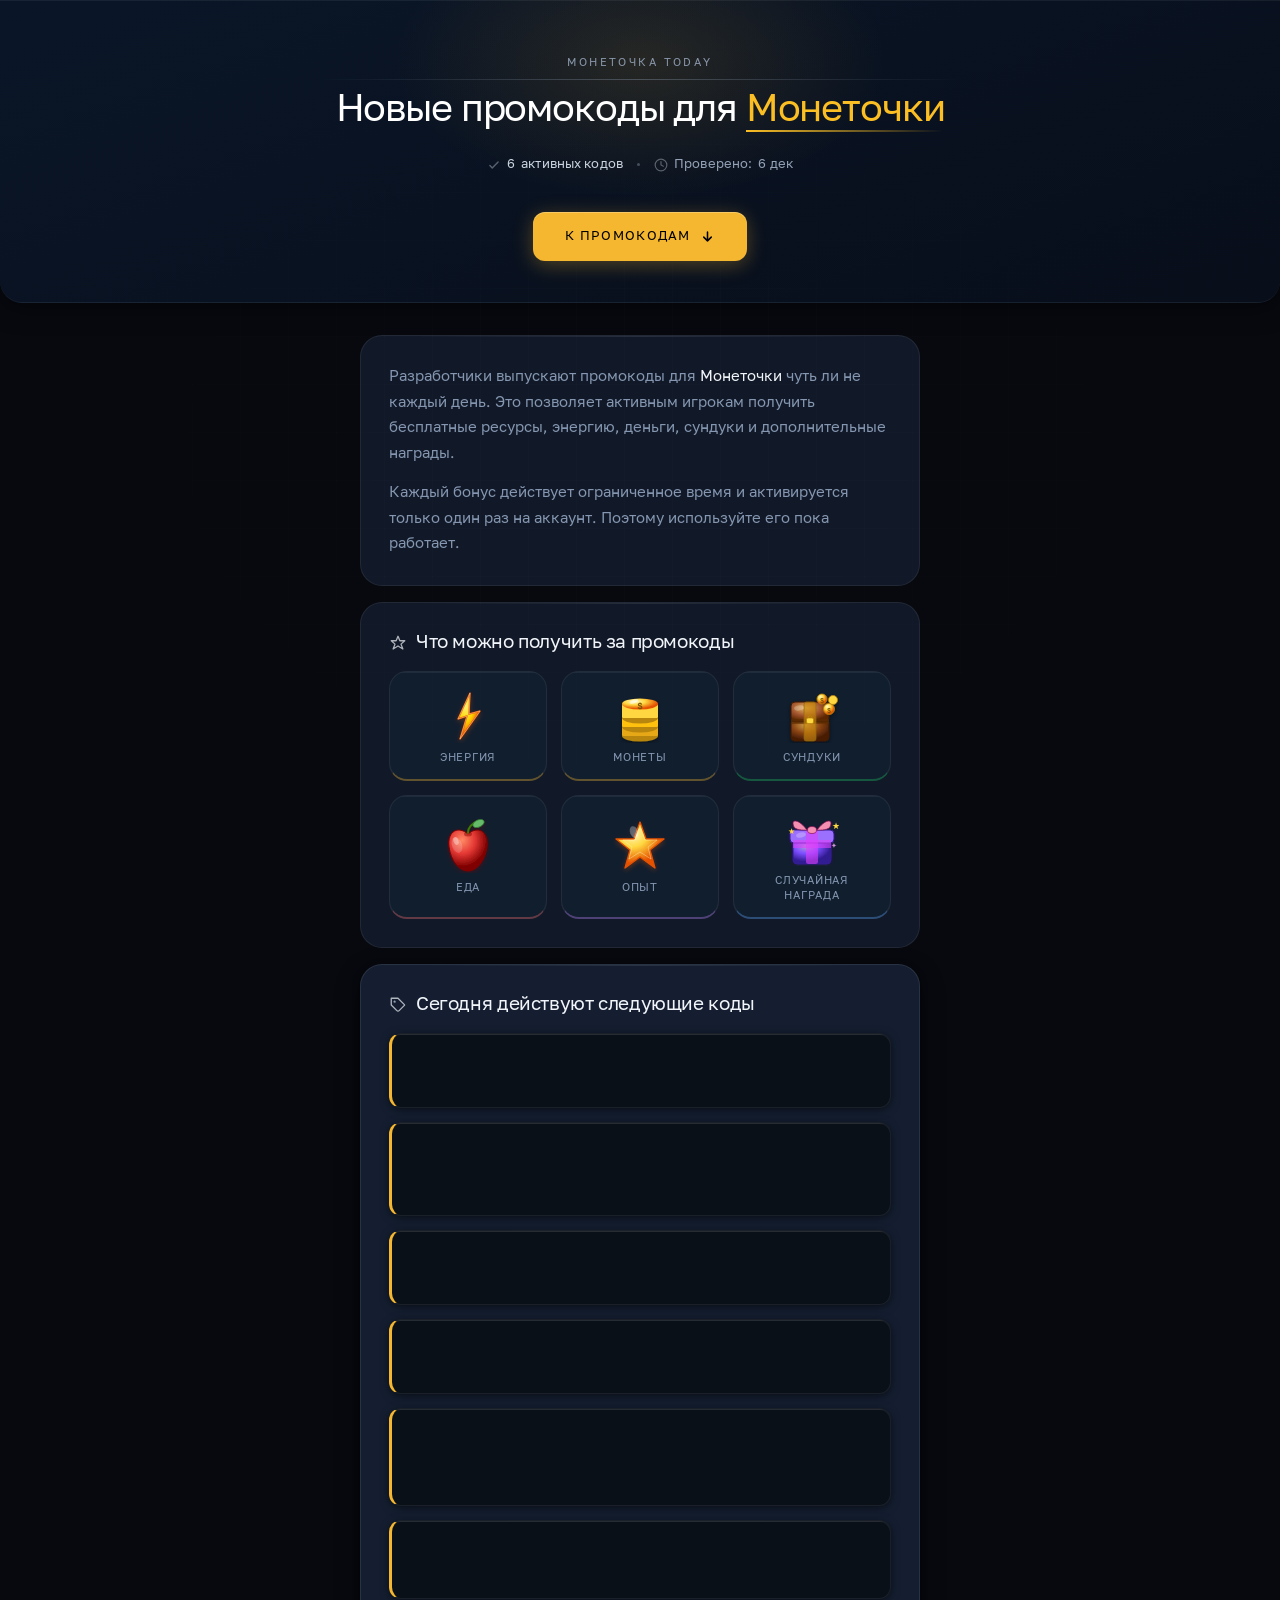
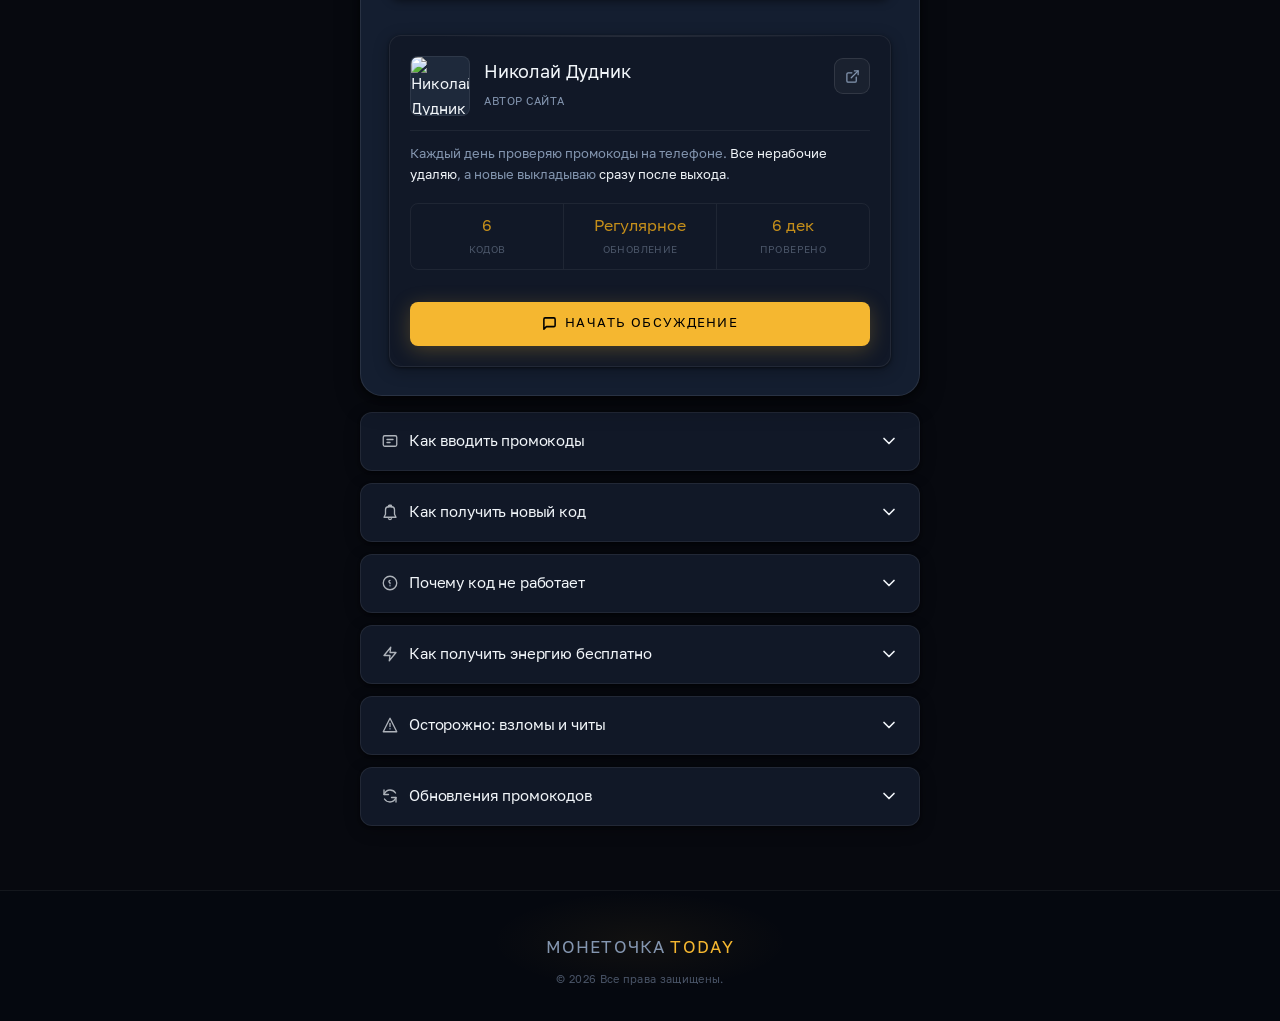
==== commit f258c0f3: "Update index.html" ====
--- a/index.html
+++ b/index.html
@@ -6,7 +6,7 @@
     <link rel="canonical" href="https://monetochka.today/"/>
     <meta name="robots" content="index, follow"/>
     <meta content="width=device-width, initial-scale=1.0" name="viewport"/>
-    <title>Новые коды в игре Монеточка — действующие сегодня (11 June 2026 года)</title>
+    <title>Новые коды в игре Монеточка — действующие сегодня (11 июня 2026 года)</title>
     <meta name="description" content="Секретные коды для игры Монеточка, которые позволят бесплатно получить энергию, деньги и другие ресурсы. На сайте вы найдете новые промокоды и научитесь их активировать в игре."/>
     <meta property="og:url" content="https://monetochka.today/"/>
     <meta property="og:type" content="website"/>
@@ -31,7 +31,7 @@
         [
             {
                 "@context": "https://schema.org",
-                "@type": "WebPage", "dateModified": "2026-06-11T12:53:51+03:00",
+                "@type": "WebPage", "dateModified": "2026-06-11T14:26:35+03:00",
                 "name": "Промокоды для игры Монеточка на сегодня",
                 "description": "Новые промокоды для Монеточки - энергия, монеты, сундуки, карты",
                 "url": "https://monetochka.today",
@@ -132,7 +132,7 @@
             <span class="stat-divider"></span>
             <span class="stat-item" id="stats-update-date">
                 <svg fill="none" viewBox="0 0 24 24" xmlns="http://www.w3.org/2000/svg"><circle cx="12" cy="12" r="10" stroke="currentColor" stroke-width="2"/><path d="M12 6V12L16 14" stroke="currentColor" stroke-linecap="round" stroke-width="2"/></svg>
-                <span>Проверено:</span> <span id="header-check-date">11 June</span>
+                <span>Проверено:</span> <span id="header-check-date">11 июня</span>
             </span>
         </div>
         <a class="hero-cta" href="#promo-codes">
@@ -200,7 +200,7 @@
             <svg class="svg-icon" fill="none" viewBox="0 0 24 24" xmlns="http://www.w3.org/2000/svg"><path d="M20.5 12.5L13.5 19.5C13.1 19.9 12.6 20.1 12 20.1C11.4 20.1 10.9 19.9 10.5 19.5L3 12V3H12L20.5 11.5C20.9 11.9 20.9 12.1 20.5 12.5Z" stroke="currentColor" stroke-linejoin="round" stroke-width="1.75"/><circle cx="7.5" cy="7.5" fill="currentColor" r="1.25"/></svg>
             Сегодня действуют следующие коды
         </h2>
-        <div id="promo-list"><div class="promo-card" onclick="copy('JUNO')" role="button" tabindex="0"><div class="promo-info"><div class="code-header"><span class="code-text">JUNO</span></div><span class="reward-text">50 энергии, еда, большой сундук (ежемесячный)</span></div><div class="copy-btn"><svg fill="none" viewBox="0 0 24 24"><rect height="16" rx="2" stroke="#000" stroke-width="2" width="12" x="8" y="2"/><path d="M4 6V20H16" stroke="#000" stroke-linecap="round" stroke-width="2"/></svg>Копировать</div></div><div class="promo-card" onclick="copy('CANICULA')" role="button" tabindex="0"><div class="promo-info"><div class="code-header"><span class="code-text">CANICULA</span></div><span class="reward-text">50 энергии, монеты, еда, большой сундук (ежемесячный)</span></div><div class="copy-btn"><svg fill="none" viewBox="0 0 24 24"><rect height="16" rx="2" stroke="#000" stroke-width="2" width="12" x="8" y="2"/><path d="M4 6V20H16" stroke="#000" stroke-linecap="round" stroke-width="2"/></svg>Копировать</div></div><div class="promo-card" onclick="copy('NEW14NEW')" role="button" tabindex="0"><div class="promo-info"><div class="code-header"><span class="code-text">NEW14NEW</span></div><span class="reward-text">40 энергии, 2 еды, средний сундук</span></div><div class="copy-btn"><svg fill="none" viewBox="0 0 24 24"><rect height="16" rx="2" stroke="#000" stroke-width="2" width="12" x="8" y="2"/><path d="M4 6V20H16" stroke="#000" stroke-linecap="round" stroke-width="2"/></svg>Копировать</div></div><div class="promo-card" onclick="copy('SLUSHIE')" role="button" tabindex="0"><div class="promo-info"><div class="code-header"><span class="code-text">SLUSHIE</span></div><span class="reward-text">40 энергии, монеты, 2 еды</span></div><div class="copy-btn"><svg fill="none" viewBox="0 0 24 24"><rect height="16" rx="2" stroke="#000" stroke-width="2" width="12" x="8" y="2"/><path d="M4 6V20H16" stroke="#000" stroke-linecap="round" stroke-width="2"/></svg>Копировать</div></div><div class="promo-card" onclick="copy('PISTACHIO')" role="button" tabindex="0"><div class="promo-info"><div class="code-header"><span class="code-text">PISTACHIO</span><span class="new-badge">Новое</span></div><span class="reward-text">45 энергии, монеты, большой сундук (секретный)</span></div><div class="copy-btn"><svg fill="none" viewBox="0 0 24 24"><rect height="16" rx="2" stroke="#000" stroke-width="2" width="12" x="8" y="2"/><path d="M4 6V20H16" stroke="#000" stroke-linecap="round" stroke-width="2"/></svg>Копировать</div></div><div class="promo-card" onclick="copy('CUPSTART')" role="button" tabindex="0"><div class="promo-info"><div class="code-header"><span class="code-text">CUPSTART</span><span class="new-badge">Новое</span></div><span class="reward-text">50 энергии, 3 еды, большой сундук (секретны)</span></div><div class="copy-btn"><svg fill="none" viewBox="0 0 24 24"><rect height="16" rx="2" stroke="#000" stroke-width="2" width="12" x="8" y="2"/><path d="M4 6V20H16" stroke="#000" stroke-linecap="round" stroke-width="2"/></svg>Копировать</div></div></div>
+        <div id="promo-list"><div class="promo-card" onclick="copy('JUNO')" role="button" tabindex="0"><div class="promo-info"><div class="code-header"><span class="code-text">JUNO</span></div><span class="reward-text">50 энергии, еда, большой сундук (ежемесячный)</span></div><div class="copy-btn"><svg fill="none" viewBox="0 0 24 24"><rect height="16" rx="2" stroke="#000" stroke-width="2" width="12" x="8" y="2"/><path d="M4 6V20H16" stroke="#000" stroke-linecap="round" stroke-width="2"/></svg>Копировать</div></div><div class="promo-card" onclick="copy('CANICULA')" role="button" tabindex="0"><div class="promo-info"><div class="code-header"><span class="code-text">CANICULA</span></div><span class="reward-text">50 энергии, монеты, еда, большой сундук (ежемесячный)</span></div><div class="copy-btn"><svg fill="none" viewBox="0 0 24 24"><rect height="16" rx="2" stroke="#000" stroke-width="2" width="12" x="8" y="2"/><path d="M4 6V20H16" stroke="#000" stroke-linecap="round" stroke-width="2"/></svg>Копировать</div></div><div class="promo-card" onclick="copy('NEW14NEW')" role="button" tabindex="0"><div class="promo-info"><div class="code-header"><span class="code-text">NEW14NEW</span></div><span class="reward-text">40 энергии, 2 еды, средний сундук</span></div><div class="copy-btn"><svg fill="none" viewBox="0 0 24 24"><rect height="16" rx="2" stroke="#000" stroke-width="2" width="12" x="8" y="2"/><path d="M4 6V20H16" stroke="#000" stroke-linecap="round" stroke-width="2"/></svg>Копировать</div></div><div class="promo-card" onclick="copy('SLUSHIE')" role="button" tabindex="0"><div class="promo-info"><div class="code-header"><span class="code-text">SLUSHIE</span></div><span class="reward-text">40 энергии, монеты, 2 еды</span></div><div class="copy-btn"><svg fill="none" viewBox="0 0 24 24"><rect height="16" rx="2" stroke="#000" stroke-width="2" width="12" x="8" y="2"/><path d="M4 6V20H16" stroke="#000" stroke-linecap="round" stroke-width="2"/></svg>Копировать</div></div><div class="promo-card" onclick="copy('PISTACHIO')" role="button" tabindex="0"><div class="promo-info"><div class="code-header"><span class="code-text">PISTACHIO</span><span class="new-badge">Новое</span></div><span class="reward-text">45 энергии, монеты, большой сундук (секретный)</span></div><div class="copy-btn"><svg fill="none" viewBox="0 0 24 24"><rect height="16" rx="2" stroke="#000" stroke-width="2" width="12" x="8" y="2"/><path d="M4 6V20H16" stroke="#000" stroke-linecap="round" stroke-width="2"/></svg>Копировать</div></div><div class="promo-card" onclick="copy('CUPSTART')" role="button" tabindex="0"><div class="promo-info"><div class="code-header"><span class="code-text">CUPSTART</span><span class="new-badge">Новое</span></div><span class="reward-text">50 энергии, 3 еды, большой сундук (секретный)</span></div><div class="copy-btn"><svg fill="none" viewBox="0 0 24 24"><rect height="16" rx="2" stroke="#000" stroke-width="2" width="12" x="8" y="2"/><path d="M4 6V20H16" stroke="#000" stroke-linecap="round" stroke-width="2"/></svg>Копировать</div></div></div>
 
         <div class="author-card">
             <div class="author-card__body">
@@ -244,7 +244,7 @@
                         <span class="author-card__stat-label">Обновление</span>
                     </div>
                     <div class="author-card__stat">
-                        <span class="author-card__stat-num" id="author-check-date">11 June</span>
+                        <span class="author-card__stat-num" id="author-check-date">11 июня</span>
                         <span class="author-card__stat-label">Проверено</span>
                     </div>
                 </div>
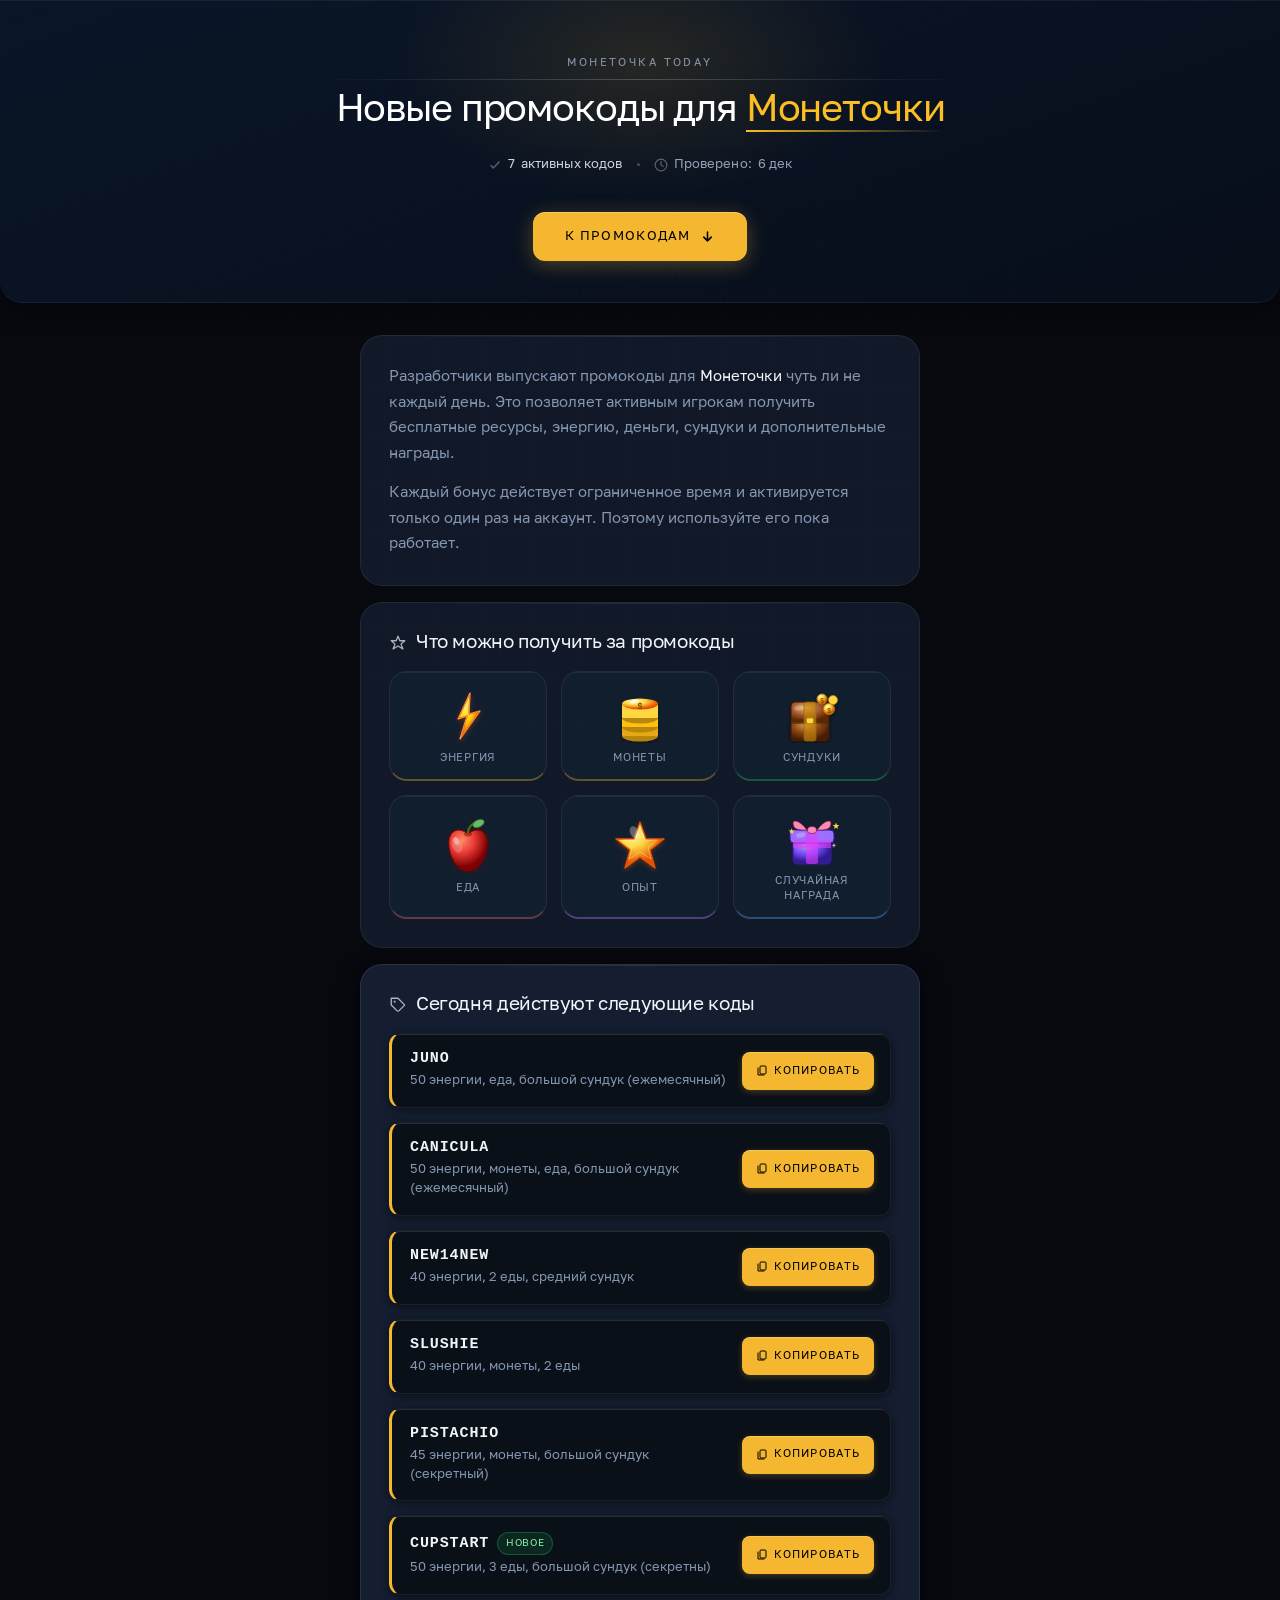
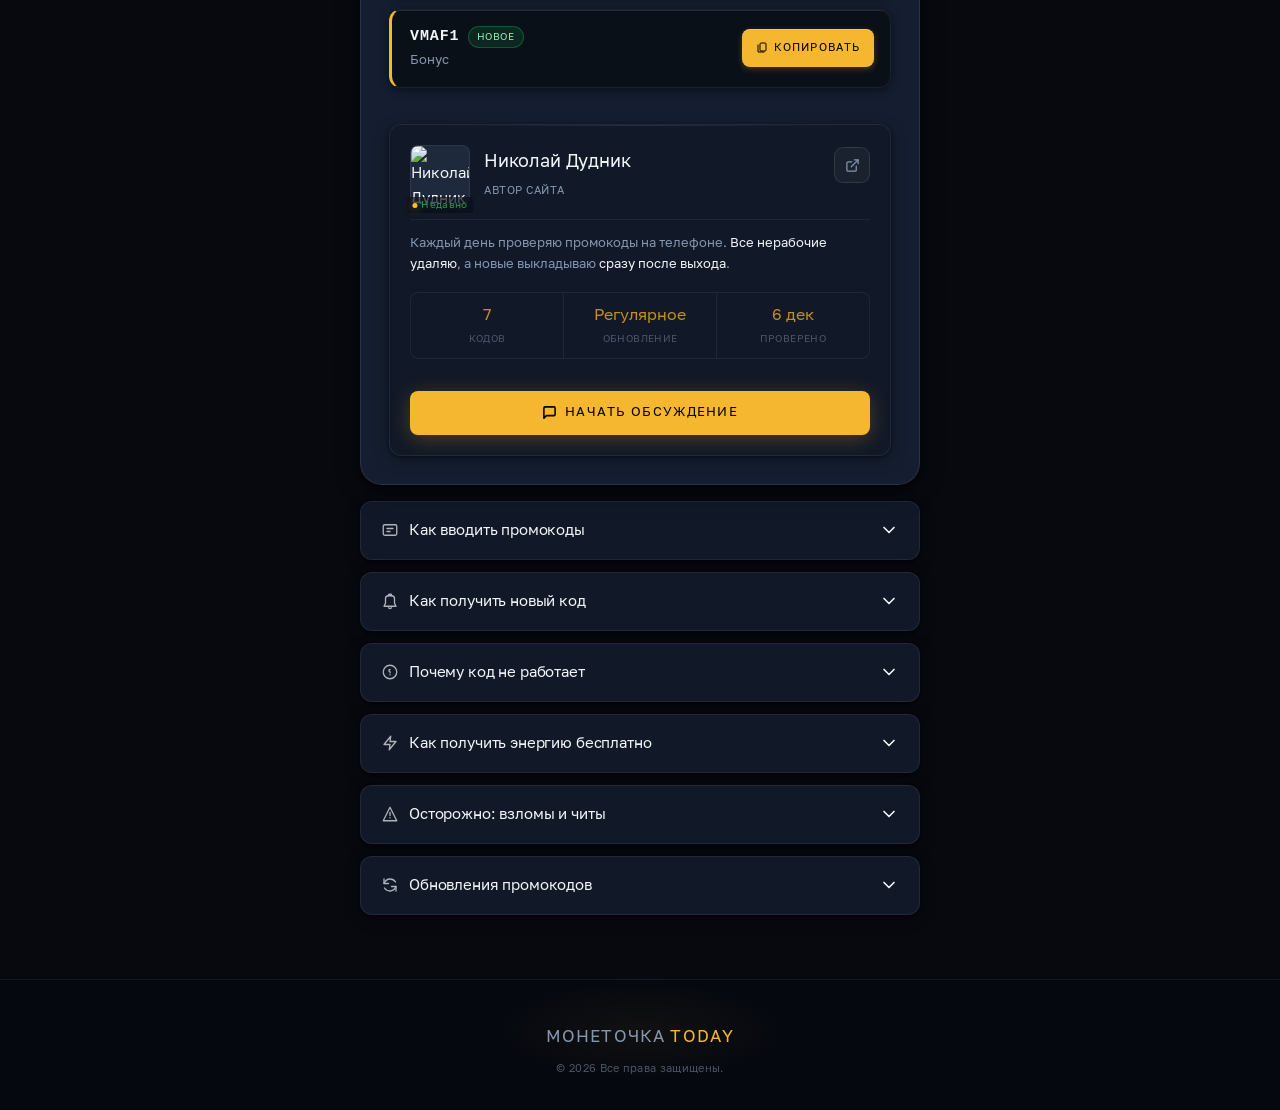
==== commit 0ceb887c: "Auto update promocodes" ====
--- a/index.html
+++ b/index.html
@@ -6,7 +6,7 @@
     <link rel="canonical" href="https://monetochka.today/"/>
     <meta name="robots" content="index, follow"/>
     <meta content="width=device-width, initial-scale=1.0" name="viewport"/>
-    <title>Новые коды в игре Монеточка — действующие сегодня (11 июня 2026 года)</title>
+    <title>Новые коды в игре Монеточка — действующие сегодня (12 июня 2026 года)</title>
     <meta name="description" content="Секретные коды для игры Монеточка, которые позволят бесплатно получить энергию, деньги и другие ресурсы. На сайте вы найдете новые промокоды и научитесь их активировать в игре."/>
     <meta property="og:url" content="https://monetochka.today/"/>
     <meta property="og:type" content="website"/>
@@ -31,7 +31,7 @@
         [
             {
                 "@context": "https://schema.org",
-                "@type": "WebPage", "dateModified": "2026-06-11T14:26:35+03:00",
+                "@type": "WebPage", "dateModified": "2026-06-12T08:02:31+03:00",
                 "name": "Промокоды для игры Монеточка на сегодня",
                 "description": "Новые промокоды для Монеточки - энергия, монеты, сундуки, карты",
                 "url": "https://monetochka.today",
@@ -132,7 +132,7 @@
             <span class="stat-divider"></span>
             <span class="stat-item" id="stats-update-date">
                 <svg fill="none" viewBox="0 0 24 24" xmlns="http://www.w3.org/2000/svg"><circle cx="12" cy="12" r="10" stroke="currentColor" stroke-width="2"/><path d="M12 6V12L16 14" stroke="currentColor" stroke-linecap="round" stroke-width="2"/></svg>
-                <span>Проверено:</span> <span id="header-check-date">11 июня</span>
+                <span>Проверено:</span> <span id="header-check-date">12 июня</span>
             </span>
         </div>
         <a class="hero-cta" href="#promo-codes">
@@ -200,7 +200,7 @@
             <svg class="svg-icon" fill="none" viewBox="0 0 24 24" xmlns="http://www.w3.org/2000/svg"><path d="M20.5 12.5L13.5 19.5C13.1 19.9 12.6 20.1 12 20.1C11.4 20.1 10.9 19.9 10.5 19.5L3 12V3H12L20.5 11.5C20.9 11.9 20.9 12.1 20.5 12.5Z" stroke="currentColor" stroke-linejoin="round" stroke-width="1.75"/><circle cx="7.5" cy="7.5" fill="currentColor" r="1.25"/></svg>
             Сегодня действуют следующие коды
         </h2>
-        <div id="promo-list"><div class="promo-card" onclick="copy('JUNO')" role="button" tabindex="0"><div class="promo-info"><div class="code-header"><span class="code-text">JUNO</span></div><span class="reward-text">50 энергии, еда, большой сундук (ежемесячный)</span></div><div class="copy-btn"><svg fill="none" viewBox="0 0 24 24"><rect height="16" rx="2" stroke="#000" stroke-width="2" width="12" x="8" y="2"/><path d="M4 6V20H16" stroke="#000" stroke-linecap="round" stroke-width="2"/></svg>Копировать</div></div><div class="promo-card" onclick="copy('CANICULA')" role="button" tabindex="0"><div class="promo-info"><div class="code-header"><span class="code-text">CANICULA</span></div><span class="reward-text">50 энергии, монеты, еда, большой сундук (ежемесячный)</span></div><div class="copy-btn"><svg fill="none" viewBox="0 0 24 24"><rect height="16" rx="2" stroke="#000" stroke-width="2" width="12" x="8" y="2"/><path d="M4 6V20H16" stroke="#000" stroke-linecap="round" stroke-width="2"/></svg>Копировать</div></div><div class="promo-card" onclick="copy('NEW14NEW')" role="button" tabindex="0"><div class="promo-info"><div class="code-header"><span class="code-text">NEW14NEW</span></div><span class="reward-text">40 энергии, 2 еды, средний сундук</span></div><div class="copy-btn"><svg fill="none" viewBox="0 0 24 24"><rect height="16" rx="2" stroke="#000" stroke-width="2" width="12" x="8" y="2"/><path d="M4 6V20H16" stroke="#000" stroke-linecap="round" stroke-width="2"/></svg>Копировать</div></div><div class="promo-card" onclick="copy('SLUSHIE')" role="button" tabindex="0"><div class="promo-info"><div class="code-header"><span class="code-text">SLUSHIE</span></div><span class="reward-text">40 энергии, монеты, 2 еды</span></div><div class="copy-btn"><svg fill="none" viewBox="0 0 24 24"><rect height="16" rx="2" stroke="#000" stroke-width="2" width="12" x="8" y="2"/><path d="M4 6V20H16" stroke="#000" stroke-linecap="round" stroke-width="2"/></svg>Копировать</div></div><div class="promo-card" onclick="copy('PISTACHIO')" role="button" tabindex="0"><div class="promo-info"><div class="code-header"><span class="code-text">PISTACHIO</span><span class="new-badge">Новое</span></div><span class="reward-text">45 энергии, монеты, большой сундук (секретный)</span></div><div class="copy-btn"><svg fill="none" viewBox="0 0 24 24"><rect height="16" rx="2" stroke="#000" stroke-width="2" width="12" x="8" y="2"/><path d="M4 6V20H16" stroke="#000" stroke-linecap="round" stroke-width="2"/></svg>Копировать</div></div><div class="promo-card" onclick="copy('CUPSTART')" role="button" tabindex="0"><div class="promo-info"><div class="code-header"><span class="code-text">CUPSTART</span><span class="new-badge">Новое</span></div><span class="reward-text">50 энергии, 3 еды, большой сундук (секретный)</span></div><div class="copy-btn"><svg fill="none" viewBox="0 0 24 24"><rect height="16" rx="2" stroke="#000" stroke-width="2" width="12" x="8" y="2"/><path d="M4 6V20H16" stroke="#000" stroke-linecap="round" stroke-width="2"/></svg>Копировать</div></div></div>
+        <div id="promo-list"><div class="promo-card" onclick="copy('JUNO')" role="button" tabindex="0"><div class="promo-info"><div class="code-header"><span class="code-text">JUNO</span></div><span class="reward-text">50 энергии, еда, большой сундук (ежемесячный)</span></div><div class="copy-btn"><svg fill="none" viewBox="0 0 24 24"><rect height="16" rx="2" stroke="#000" stroke-width="2" width="12" x="8" y="2"/><path d="M4 6V20H16" stroke="#000" stroke-linecap="round" stroke-width="2"/></svg>Копировать</div></div><div class="promo-card" onclick="copy('CANICULA')" role="button" tabindex="0"><div class="promo-info"><div class="code-header"><span class="code-text">CANICULA</span></div><span class="reward-text">50 энергии, монеты, еда, большой сундук (ежемесячный)</span></div><div class="copy-btn"><svg fill="none" viewBox="0 0 24 24"><rect height="16" rx="2" stroke="#000" stroke-width="2" width="12" x="8" y="2"/><path d="M4 6V20H16" stroke="#000" stroke-linecap="round" stroke-width="2"/></svg>Копировать</div></div><div class="promo-card" onclick="copy('NEW14NEW')" role="button" tabindex="0"><div class="promo-info"><div class="code-header"><span class="code-text">NEW14NEW</span></div><span class="reward-text">40 энергии, 2 еды, средний сундук</span></div><div class="copy-btn"><svg fill="none" viewBox="0 0 24 24"><rect height="16" rx="2" stroke="#000" stroke-width="2" width="12" x="8" y="2"/><path d="M4 6V20H16" stroke="#000" stroke-linecap="round" stroke-width="2"/></svg>Копировать</div></div><div class="promo-card" onclick="copy('SLUSHIE')" role="button" tabindex="0"><div class="promo-info"><div class="code-header"><span class="code-text">SLUSHIE</span></div><span class="reward-text">40 энергии, монеты, 2 еды</span></div><div class="copy-btn"><svg fill="none" viewBox="0 0 24 24"><rect height="16" rx="2" stroke="#000" stroke-width="2" width="12" x="8" y="2"/><path d="M4 6V20H16" stroke="#000" stroke-linecap="round" stroke-width="2"/></svg>Копировать</div></div><div class="promo-card" onclick="copy('PISTACHIO')" role="button" tabindex="0"><div class="promo-info"><div class="code-header"><span class="code-text">PISTACHIO</span></div><span class="reward-text">45 энергии, монеты, большой сундук (секретный)</span></div><div class="copy-btn"><svg fill="none" viewBox="0 0 24 24"><rect height="16" rx="2" stroke="#000" stroke-width="2" width="12" x="8" y="2"/><path d="M4 6V20H16" stroke="#000" stroke-linecap="round" stroke-width="2"/></svg>Копировать</div></div><div class="promo-card" onclick="copy('CUPSTART')" role="button" tabindex="0"><div class="promo-info"><div class="code-header"><span class="code-text">CUPSTART</span><span class="new-badge">Новое</span></div><span class="reward-text">50 энергии, 3 еды, большой сундук (секретны)</span></div><div class="copy-btn"><svg fill="none" viewBox="0 0 24 24"><rect height="16" rx="2" stroke="#000" stroke-width="2" width="12" x="8" y="2"/><path d="M4 6V20H16" stroke="#000" stroke-linecap="round" stroke-width="2"/></svg>Копировать</div></div><div class="promo-card" onclick="copy('VMAF1')" role="button" tabindex="0"><div class="promo-info"><div class="code-header"><span class="code-text">VMAF1</span><span class="new-badge">Новое</span></div><span class="reward-text">Бонус</span></div><div class="copy-btn"><svg fill="none" viewBox="0 0 24 24"><rect height="16" rx="2" stroke="#000" stroke-width="2" width="12" x="8" y="2"/><path d="M4 6V20H16" stroke="#000" stroke-linecap="round" stroke-width="2"/></svg>Копировать</div></div></div>
 
         <div class="author-card">
             <div class="author-card__body">
@@ -244,7 +244,7 @@
                         <span class="author-card__stat-label">Обновление</span>
                     </div>
                     <div class="author-card__stat">
-                        <span class="author-card__stat-num" id="author-check-date">11 июня</span>
+                        <span class="author-card__stat-num" id="author-check-date">12 июня</span>
                         <span class="author-card__stat-label">Проверено</span>
                     </div>
                 </div>
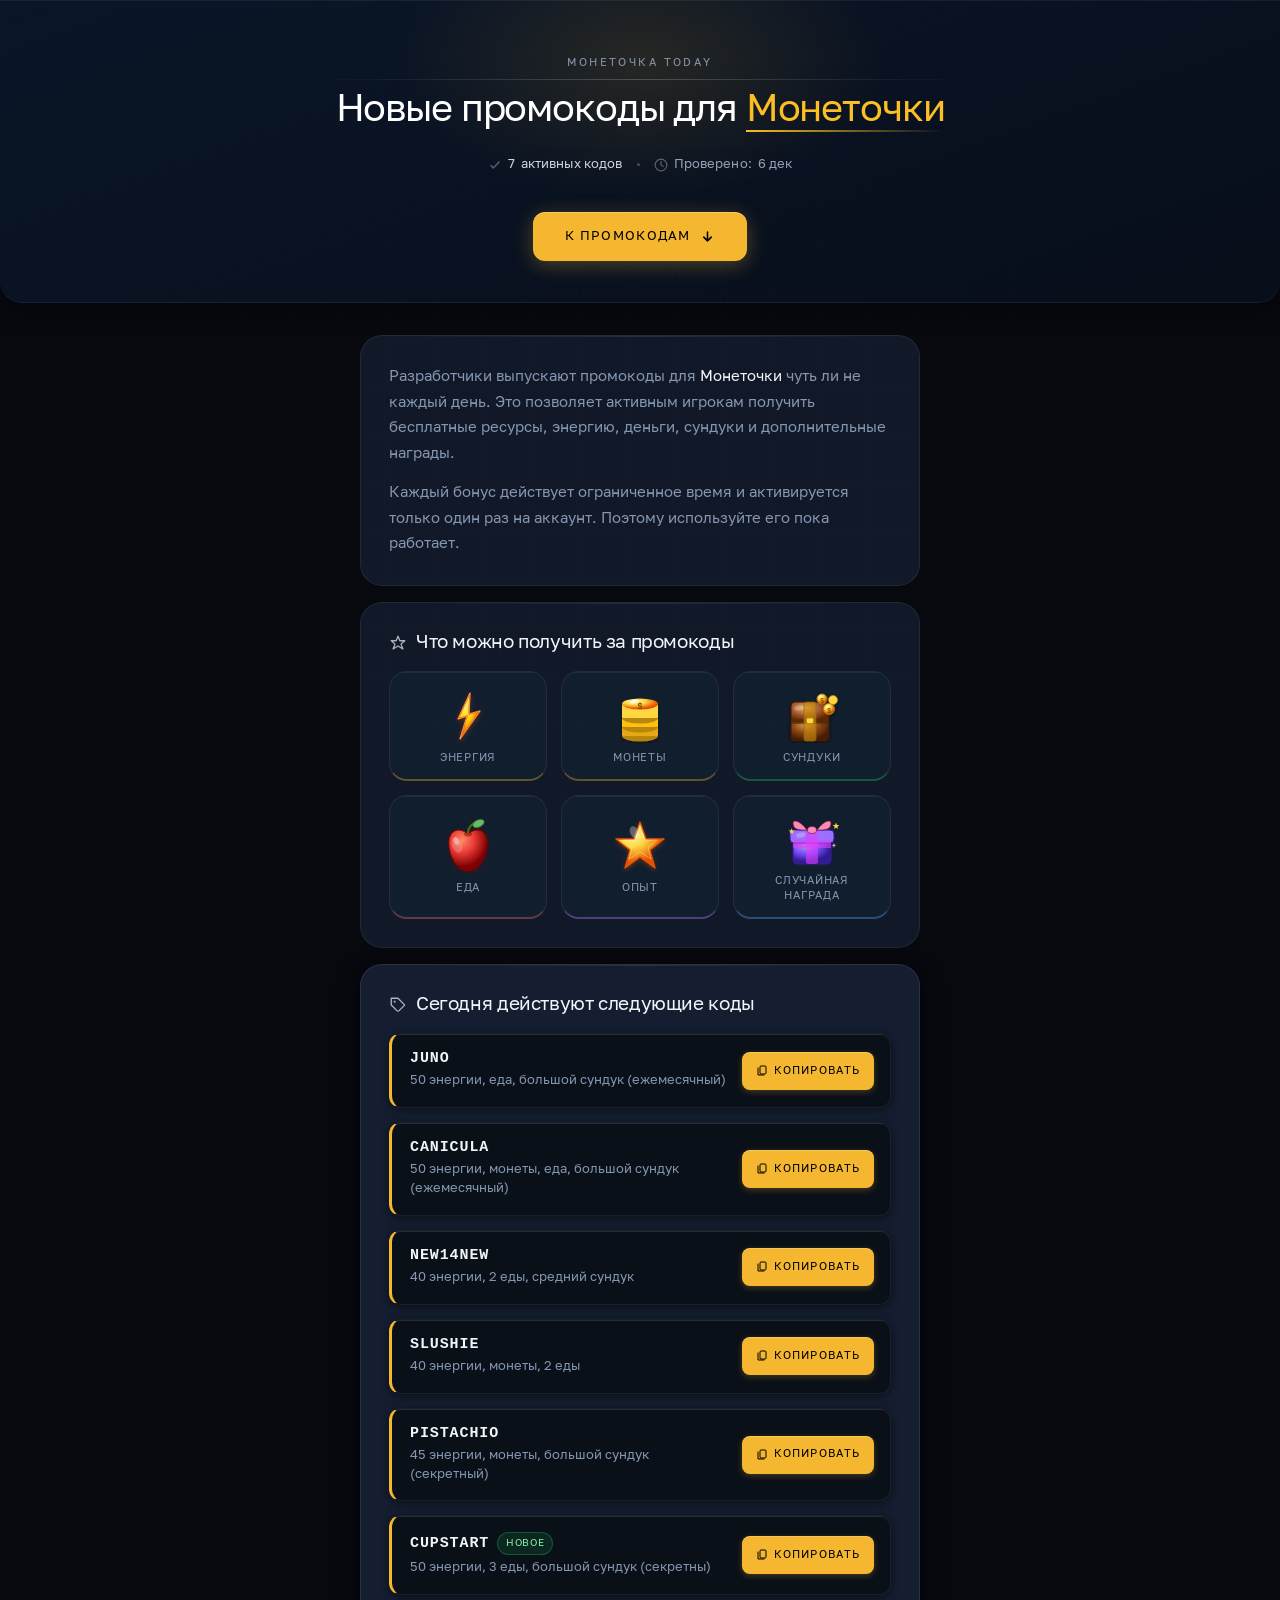
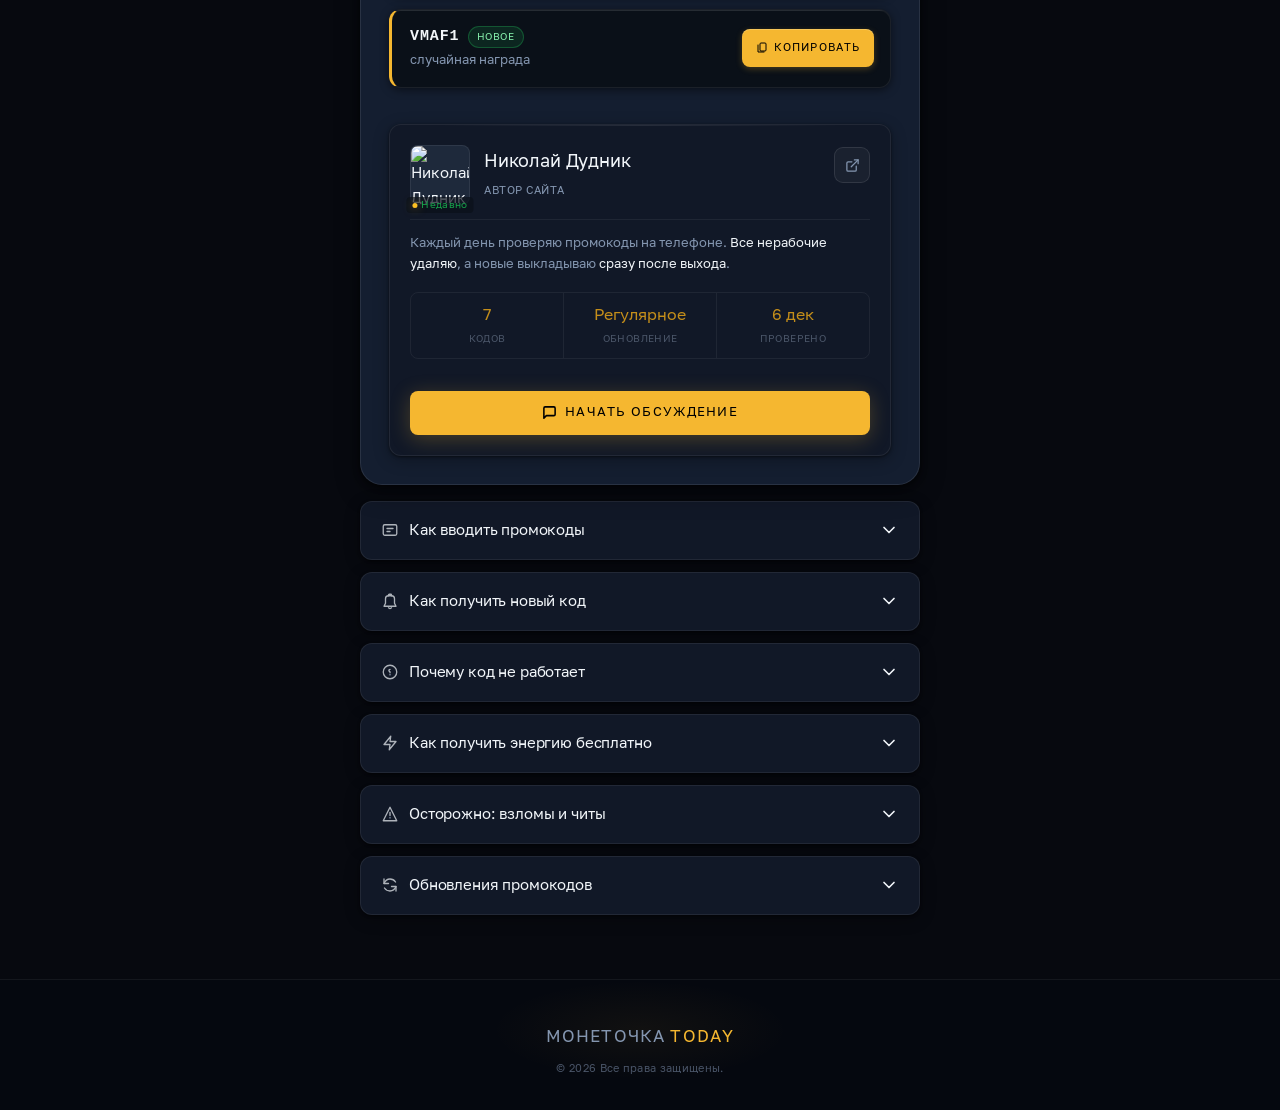
==== commit e2060489: "Auto update promocodes" ====
--- a/index.html
+++ b/index.html
@@ -31,7 +31,7 @@
         [
             {
                 "@context": "https://schema.org",
-                "@type": "WebPage", "dateModified": "2026-06-12T08:02:31+03:00",
+                "@type": "WebPage", "dateModified": "2026-06-12T08:02:39+03:00",
                 "name": "Промокоды для игры Монеточка на сегодня",
                 "description": "Новые промокоды для Монеточки - энергия, монеты, сундуки, карты",
                 "url": "https://monetochka.today",
@@ -200,7 +200,7 @@
             <svg class="svg-icon" fill="none" viewBox="0 0 24 24" xmlns="http://www.w3.org/2000/svg"><path d="M20.5 12.5L13.5 19.5C13.1 19.9 12.6 20.1 12 20.1C11.4 20.1 10.9 19.9 10.5 19.5L3 12V3H12L20.5 11.5C20.9 11.9 20.9 12.1 20.5 12.5Z" stroke="currentColor" stroke-linejoin="round" stroke-width="1.75"/><circle cx="7.5" cy="7.5" fill="currentColor" r="1.25"/></svg>
             Сегодня действуют следующие коды
         </h2>
-        <div id="promo-list"><div class="promo-card" onclick="copy('JUNO')" role="button" tabindex="0"><div class="promo-info"><div class="code-header"><span class="code-text">JUNO</span></div><span class="reward-text">50 энергии, еда, большой сундук (ежемесячный)</span></div><div class="copy-btn"><svg fill="none" viewBox="0 0 24 24"><rect height="16" rx="2" stroke="#000" stroke-width="2" width="12" x="8" y="2"/><path d="M4 6V20H16" stroke="#000" stroke-linecap="round" stroke-width="2"/></svg>Копировать</div></div><div class="promo-card" onclick="copy('CANICULA')" role="button" tabindex="0"><div class="promo-info"><div class="code-header"><span class="code-text">CANICULA</span></div><span class="reward-text">50 энергии, монеты, еда, большой сундук (ежемесячный)</span></div><div class="copy-btn"><svg fill="none" viewBox="0 0 24 24"><rect height="16" rx="2" stroke="#000" stroke-width="2" width="12" x="8" y="2"/><path d="M4 6V20H16" stroke="#000" stroke-linecap="round" stroke-width="2"/></svg>Копировать</div></div><div class="promo-card" onclick="copy('NEW14NEW')" role="button" tabindex="0"><div class="promo-info"><div class="code-header"><span class="code-text">NEW14NEW</span></div><span class="reward-text">40 энергии, 2 еды, средний сундук</span></div><div class="copy-btn"><svg fill="none" viewBox="0 0 24 24"><rect height="16" rx="2" stroke="#000" stroke-width="2" width="12" x="8" y="2"/><path d="M4 6V20H16" stroke="#000" stroke-linecap="round" stroke-width="2"/></svg>Копировать</div></div><div class="promo-card" onclick="copy('SLUSHIE')" role="button" tabindex="0"><div class="promo-info"><div class="code-header"><span class="code-text">SLUSHIE</span></div><span class="reward-text">40 энергии, монеты, 2 еды</span></div><div class="copy-btn"><svg fill="none" viewBox="0 0 24 24"><rect height="16" rx="2" stroke="#000" stroke-width="2" width="12" x="8" y="2"/><path d="M4 6V20H16" stroke="#000" stroke-linecap="round" stroke-width="2"/></svg>Копировать</div></div><div class="promo-card" onclick="copy('PISTACHIO')" role="button" tabindex="0"><div class="promo-info"><div class="code-header"><span class="code-text">PISTACHIO</span></div><span class="reward-text">45 энергии, монеты, большой сундук (секретный)</span></div><div class="copy-btn"><svg fill="none" viewBox="0 0 24 24"><rect height="16" rx="2" stroke="#000" stroke-width="2" width="12" x="8" y="2"/><path d="M4 6V20H16" stroke="#000" stroke-linecap="round" stroke-width="2"/></svg>Копировать</div></div><div class="promo-card" onclick="copy('CUPSTART')" role="button" tabindex="0"><div class="promo-info"><div class="code-header"><span class="code-text">CUPSTART</span><span class="new-badge">Новое</span></div><span class="reward-text">50 энергии, 3 еды, большой сундук (секретны)</span></div><div class="copy-btn"><svg fill="none" viewBox="0 0 24 24"><rect height="16" rx="2" stroke="#000" stroke-width="2" width="12" x="8" y="2"/><path d="M4 6V20H16" stroke="#000" stroke-linecap="round" stroke-width="2"/></svg>Копировать</div></div><div class="promo-card" onclick="copy('VMAF1')" role="button" tabindex="0"><div class="promo-info"><div class="code-header"><span class="code-text">VMAF1</span><span class="new-badge">Новое</span></div><span class="reward-text">Бонус</span></div><div class="copy-btn"><svg fill="none" viewBox="0 0 24 24"><rect height="16" rx="2" stroke="#000" stroke-width="2" width="12" x="8" y="2"/><path d="M4 6V20H16" stroke="#000" stroke-linecap="round" stroke-width="2"/></svg>Копировать</div></div></div>
+        <div id="promo-list"><div class="promo-card" onclick="copy('JUNO')" role="button" tabindex="0"><div class="promo-info"><div class="code-header"><span class="code-text">JUNO</span></div><span class="reward-text">50 энергии, еда, большой сундук (ежемесячный)</span></div><div class="copy-btn"><svg fill="none" viewBox="0 0 24 24"><rect height="16" rx="2" stroke="#000" stroke-width="2" width="12" x="8" y="2"/><path d="M4 6V20H16" stroke="#000" stroke-linecap="round" stroke-width="2"/></svg>Копировать</div></div><div class="promo-card" onclick="copy('CANICULA')" role="button" tabindex="0"><div class="promo-info"><div class="code-header"><span class="code-text">CANICULA</span></div><span class="reward-text">50 энергии, монеты, еда, большой сундук (ежемесячный)</span></div><div class="copy-btn"><svg fill="none" viewBox="0 0 24 24"><rect height="16" rx="2" stroke="#000" stroke-width="2" width="12" x="8" y="2"/><path d="M4 6V20H16" stroke="#000" stroke-linecap="round" stroke-width="2"/></svg>Копировать</div></div><div class="promo-card" onclick="copy('NEW14NEW')" role="button" tabindex="0"><div class="promo-info"><div class="code-header"><span class="code-text">NEW14NEW</span></div><span class="reward-text">40 энергии, 2 еды, средний сундук</span></div><div class="copy-btn"><svg fill="none" viewBox="0 0 24 24"><rect height="16" rx="2" stroke="#000" stroke-width="2" width="12" x="8" y="2"/><path d="M4 6V20H16" stroke="#000" stroke-linecap="round" stroke-width="2"/></svg>Копировать</div></div><div class="promo-card" onclick="copy('SLUSHIE')" role="button" tabindex="0"><div class="promo-info"><div class="code-header"><span class="code-text">SLUSHIE</span></div><span class="reward-text">40 энергии, монеты, 2 еды</span></div><div class="copy-btn"><svg fill="none" viewBox="0 0 24 24"><rect height="16" rx="2" stroke="#000" stroke-width="2" width="12" x="8" y="2"/><path d="M4 6V20H16" stroke="#000" stroke-linecap="round" stroke-width="2"/></svg>Копировать</div></div><div class="promo-card" onclick="copy('PISTACHIO')" role="button" tabindex="0"><div class="promo-info"><div class="code-header"><span class="code-text">PISTACHIO</span></div><span class="reward-text">45 энергии, монеты, большой сундук (секретный)</span></div><div class="copy-btn"><svg fill="none" viewBox="0 0 24 24"><rect height="16" rx="2" stroke="#000" stroke-width="2" width="12" x="8" y="2"/><path d="M4 6V20H16" stroke="#000" stroke-linecap="round" stroke-width="2"/></svg>Копировать</div></div><div class="promo-card" onclick="copy('CUPSTART')" role="button" tabindex="0"><div class="promo-info"><div class="code-header"><span class="code-text">CUPSTART</span><span class="new-badge">Новое</span></div><span class="reward-text">50 энергии, 3 еды, большой сундук (секретны)</span></div><div class="copy-btn"><svg fill="none" viewBox="0 0 24 24"><rect height="16" rx="2" stroke="#000" stroke-width="2" width="12" x="8" y="2"/><path d="M4 6V20H16" stroke="#000" stroke-linecap="round" stroke-width="2"/></svg>Копировать</div></div><div class="promo-card" onclick="copy('VMAF1')" role="button" tabindex="0"><div class="promo-info"><div class="code-header"><span class="code-text">VMAF1</span><span class="new-badge">Новое</span></div><span class="reward-text">случайная награда</span></div><div class="copy-btn"><svg fill="none" viewBox="0 0 24 24"><rect height="16" rx="2" stroke="#000" stroke-width="2" width="12" x="8" y="2"/><path d="M4 6V20H16" stroke="#000" stroke-linecap="round" stroke-width="2"/></svg>Копировать</div></div></div>
 
         <div class="author-card">
             <div class="author-card__body">
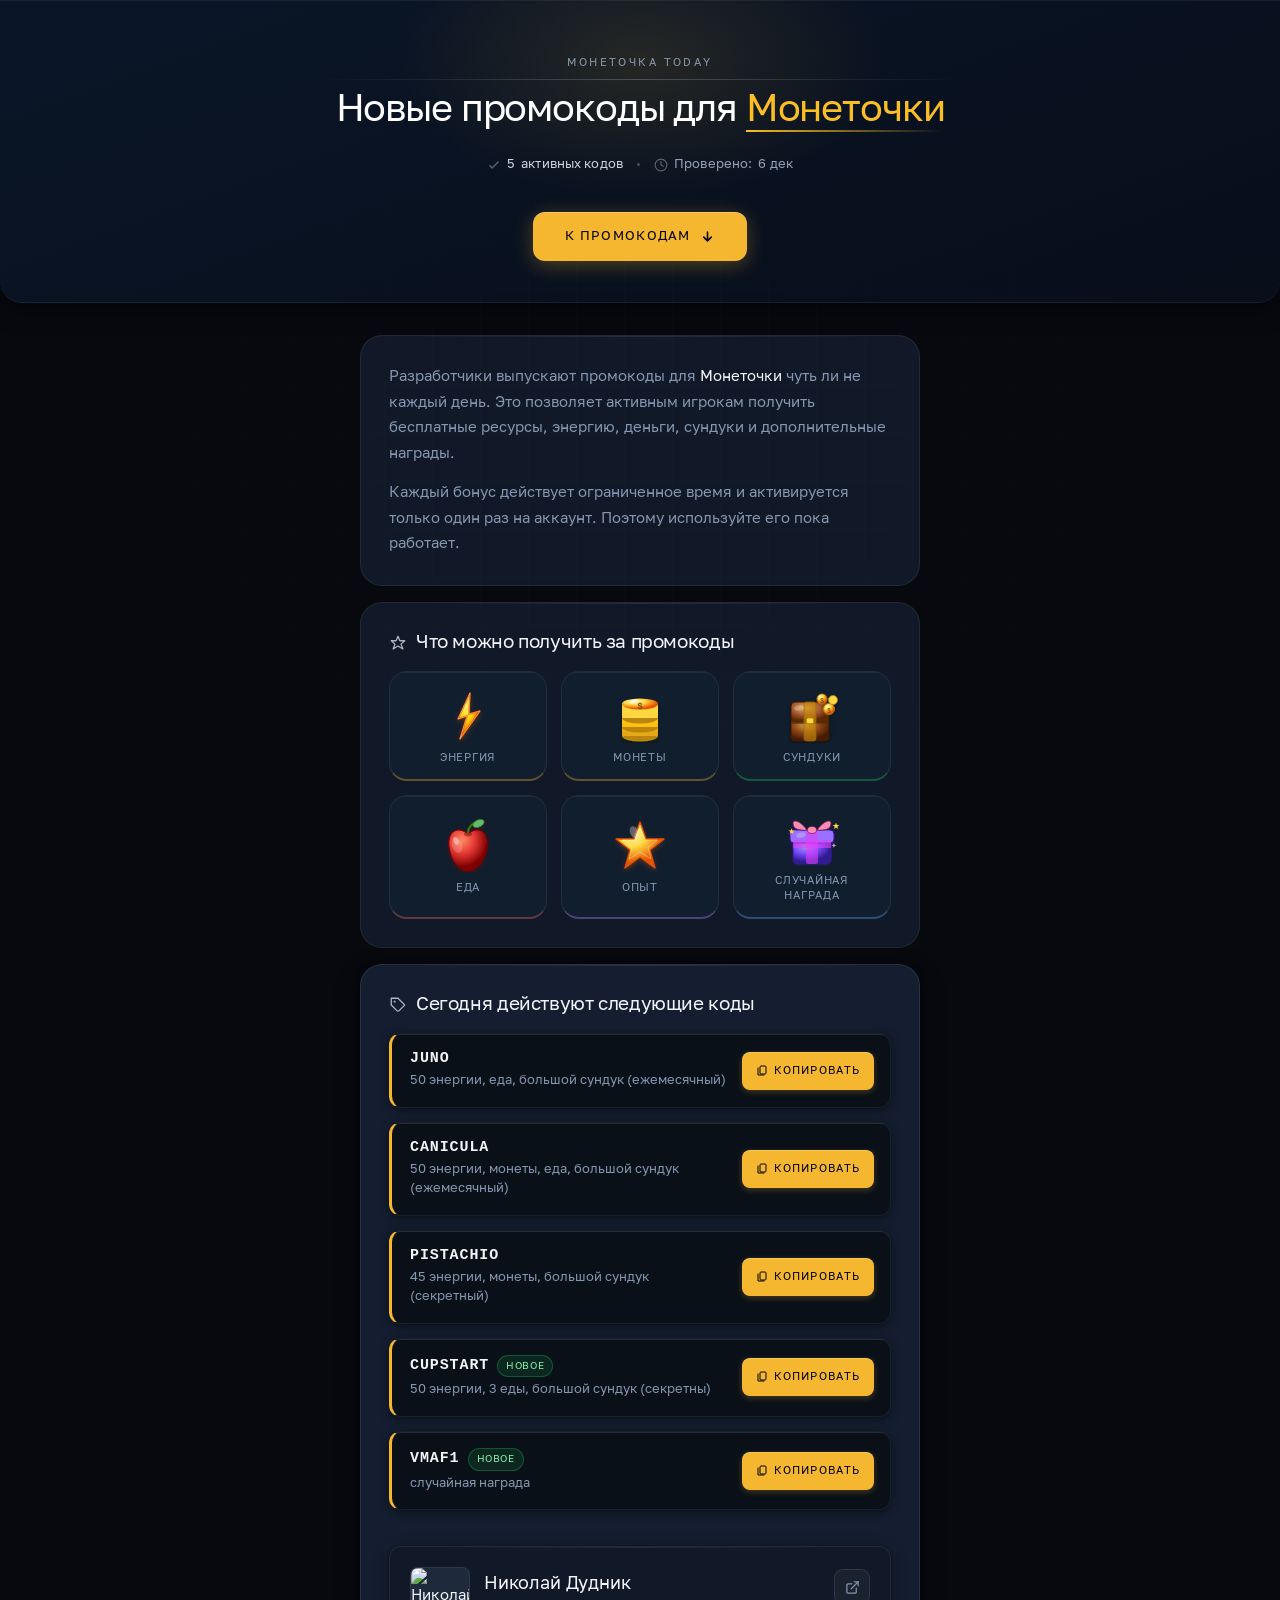
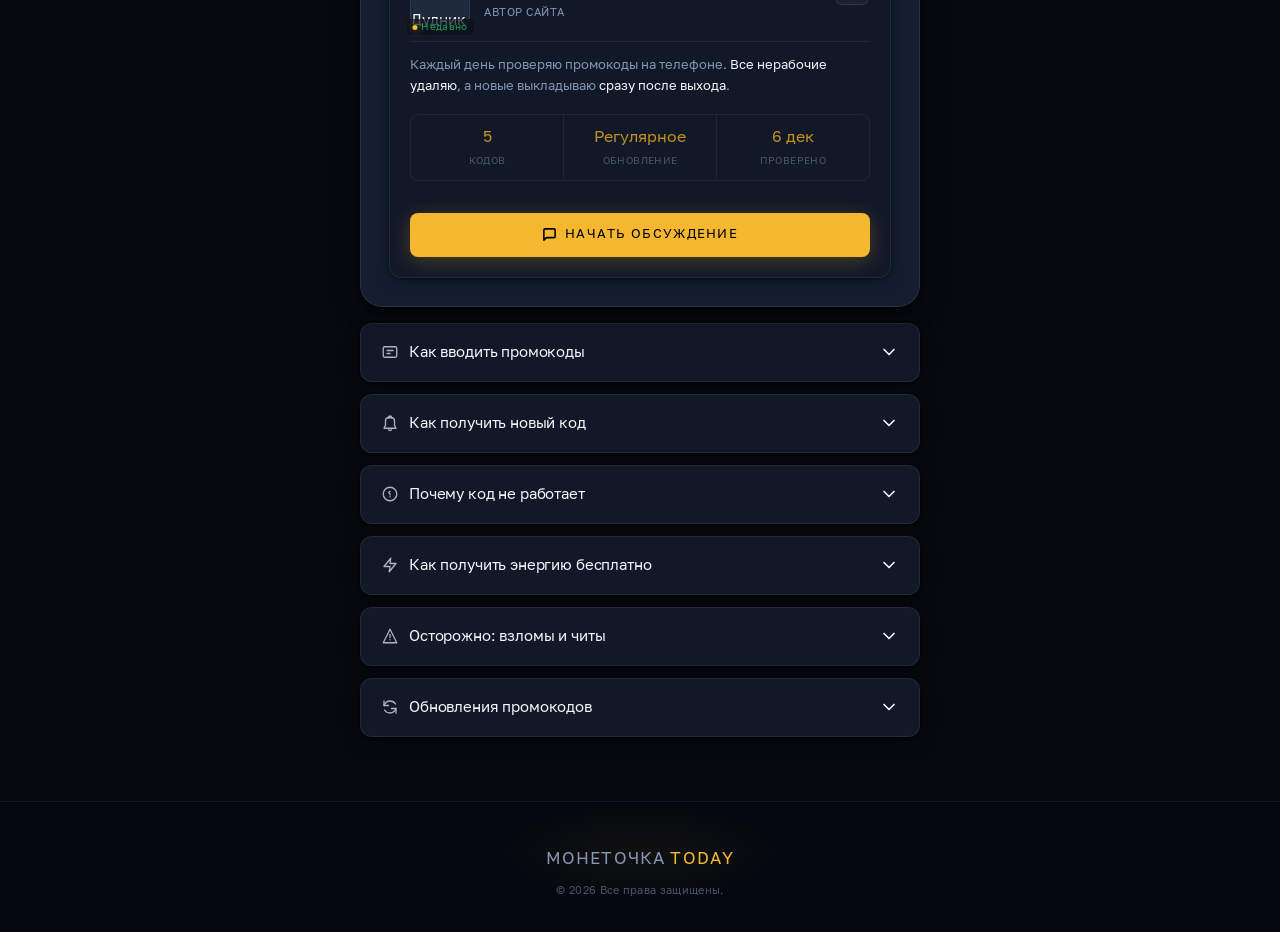
==== commit 377ef6e7: "Auto update promocodes" ====
--- a/index.html
+++ b/index.html
@@ -6,7 +6,7 @@
     <link rel="canonical" href="https://monetochka.today/"/>
     <meta name="robots" content="index, follow"/>
     <meta content="width=device-width, initial-scale=1.0" name="viewport"/>
-    <title>Новые коды в игре Монеточка — действующие сегодня (12 июня 2026 года)</title>
+    <title>Новые коды в игре Монеточка — действующие сегодня (13 июня 2026 года)</title>
     <meta name="description" content="Секретные коды для игры Монеточка, которые позволят бесплатно получить энергию, деньги и другие ресурсы. На сайте вы найдете новые промокоды и научитесь их активировать в игре."/>
     <meta property="og:url" content="https://monetochka.today/"/>
     <meta property="og:type" content="website"/>
@@ -31,7 +31,7 @@
         [
             {
                 "@context": "https://schema.org",
-                "@type": "WebPage", "dateModified": "2026-06-12T08:02:39+03:00",
+                "@type": "WebPage", "dateModified": "2026-06-13T07:04:34+03:00",
                 "name": "Промокоды для игры Монеточка на сегодня",
                 "description": "Новые промокоды для Монеточки - энергия, монеты, сундуки, карты",
                 "url": "https://monetochka.today",
@@ -132,7 +132,7 @@
             <span class="stat-divider"></span>
             <span class="stat-item" id="stats-update-date">
                 <svg fill="none" viewBox="0 0 24 24" xmlns="http://www.w3.org/2000/svg"><circle cx="12" cy="12" r="10" stroke="currentColor" stroke-width="2"/><path d="M12 6V12L16 14" stroke="currentColor" stroke-linecap="round" stroke-width="2"/></svg>
-                <span>Проверено:</span> <span id="header-check-date">12 июня</span>
+                <span>Проверено:</span> <span id="header-check-date">13 июня</span>
             </span>
         </div>
         <a class="hero-cta" href="#promo-codes">
@@ -200,7 +200,7 @@
             <svg class="svg-icon" fill="none" viewBox="0 0 24 24" xmlns="http://www.w3.org/2000/svg"><path d="M20.5 12.5L13.5 19.5C13.1 19.9 12.6 20.1 12 20.1C11.4 20.1 10.9 19.9 10.5 19.5L3 12V3H12L20.5 11.5C20.9 11.9 20.9 12.1 20.5 12.5Z" stroke="currentColor" stroke-linejoin="round" stroke-width="1.75"/><circle cx="7.5" cy="7.5" fill="currentColor" r="1.25"/></svg>
             Сегодня действуют следующие коды
         </h2>
-        <div id="promo-list"><div class="promo-card" onclick="copy('JUNO')" role="button" tabindex="0"><div class="promo-info"><div class="code-header"><span class="code-text">JUNO</span></div><span class="reward-text">50 энергии, еда, большой сундук (ежемесячный)</span></div><div class="copy-btn"><svg fill="none" viewBox="0 0 24 24"><rect height="16" rx="2" stroke="#000" stroke-width="2" width="12" x="8" y="2"/><path d="M4 6V20H16" stroke="#000" stroke-linecap="round" stroke-width="2"/></svg>Копировать</div></div><div class="promo-card" onclick="copy('CANICULA')" role="button" tabindex="0"><div class="promo-info"><div class="code-header"><span class="code-text">CANICULA</span></div><span class="reward-text">50 энергии, монеты, еда, большой сундук (ежемесячный)</span></div><div class="copy-btn"><svg fill="none" viewBox="0 0 24 24"><rect height="16" rx="2" stroke="#000" stroke-width="2" width="12" x="8" y="2"/><path d="M4 6V20H16" stroke="#000" stroke-linecap="round" stroke-width="2"/></svg>Копировать</div></div><div class="promo-card" onclick="copy('NEW14NEW')" role="button" tabindex="0"><div class="promo-info"><div class="code-header"><span class="code-text">NEW14NEW</span></div><span class="reward-text">40 энергии, 2 еды, средний сундук</span></div><div class="copy-btn"><svg fill="none" viewBox="0 0 24 24"><rect height="16" rx="2" stroke="#000" stroke-width="2" width="12" x="8" y="2"/><path d="M4 6V20H16" stroke="#000" stroke-linecap="round" stroke-width="2"/></svg>Копировать</div></div><div class="promo-card" onclick="copy('SLUSHIE')" role="button" tabindex="0"><div class="promo-info"><div class="code-header"><span class="code-text">SLUSHIE</span></div><span class="reward-text">40 энергии, монеты, 2 еды</span></div><div class="copy-btn"><svg fill="none" viewBox="0 0 24 24"><rect height="16" rx="2" stroke="#000" stroke-width="2" width="12" x="8" y="2"/><path d="M4 6V20H16" stroke="#000" stroke-linecap="round" stroke-width="2"/></svg>Копировать</div></div><div class="promo-card" onclick="copy('PISTACHIO')" role="button" tabindex="0"><div class="promo-info"><div class="code-header"><span class="code-text">PISTACHIO</span></div><span class="reward-text">45 энергии, монеты, большой сундук (секретный)</span></div><div class="copy-btn"><svg fill="none" viewBox="0 0 24 24"><rect height="16" rx="2" stroke="#000" stroke-width="2" width="12" x="8" y="2"/><path d="M4 6V20H16" stroke="#000" stroke-linecap="round" stroke-width="2"/></svg>Копировать</div></div><div class="promo-card" onclick="copy('CUPSTART')" role="button" tabindex="0"><div class="promo-info"><div class="code-header"><span class="code-text">CUPSTART</span><span class="new-badge">Новое</span></div><span class="reward-text">50 энергии, 3 еды, большой сундук (секретны)</span></div><div class="copy-btn"><svg fill="none" viewBox="0 0 24 24"><rect height="16" rx="2" stroke="#000" stroke-width="2" width="12" x="8" y="2"/><path d="M4 6V20H16" stroke="#000" stroke-linecap="round" stroke-width="2"/></svg>Копировать</div></div><div class="promo-card" onclick="copy('VMAF1')" role="button" tabindex="0"><div class="promo-info"><div class="code-header"><span class="code-text">VMAF1</span><span class="new-badge">Новое</span></div><span class="reward-text">случайная награда</span></div><div class="copy-btn"><svg fill="none" viewBox="0 0 24 24"><rect height="16" rx="2" stroke="#000" stroke-width="2" width="12" x="8" y="2"/><path d="M4 6V20H16" stroke="#000" stroke-linecap="round" stroke-width="2"/></svg>Копировать</div></div></div>
+        <div id="promo-list"><div class="promo-card" onclick="copy('JUNO')" role="button" tabindex="0"><div class="promo-info"><div class="code-header"><span class="code-text">JUNO</span></div><span class="reward-text">50 энергии, еда, большой сундук (ежемесячный)</span></div><div class="copy-btn"><svg fill="none" viewBox="0 0 24 24"><rect height="16" rx="2" stroke="#000" stroke-width="2" width="12" x="8" y="2"/><path d="M4 6V20H16" stroke="#000" stroke-linecap="round" stroke-width="2"/></svg>Копировать</div></div><div class="promo-card" onclick="copy('CANICULA')" role="button" tabindex="0"><div class="promo-info"><div class="code-header"><span class="code-text">CANICULA</span></div><span class="reward-text">50 энергии, монеты, еда, большой сундук (ежемесячный)</span></div><div class="copy-btn"><svg fill="none" viewBox="0 0 24 24"><rect height="16" rx="2" stroke="#000" stroke-width="2" width="12" x="8" y="2"/><path d="M4 6V20H16" stroke="#000" stroke-linecap="round" stroke-width="2"/></svg>Копировать</div></div><div class="promo-card" onclick="copy('PISTACHIO')" role="button" tabindex="0"><div class="promo-info"><div class="code-header"><span class="code-text">PISTACHIO</span></div><span class="reward-text">45 энергии, монеты, большой сундук (секретный)</span></div><div class="copy-btn"><svg fill="none" viewBox="0 0 24 24"><rect height="16" rx="2" stroke="#000" stroke-width="2" width="12" x="8" y="2"/><path d="M4 6V20H16" stroke="#000" stroke-linecap="round" stroke-width="2"/></svg>Копировать</div></div><div class="promo-card" onclick="copy('CUPSTART')" role="button" tabindex="0"><div class="promo-info"><div class="code-header"><span class="code-text">CUPSTART</span><span class="new-badge">Новое</span></div><span class="reward-text">50 энергии, 3 еды, большой сундук (секретны)</span></div><div class="copy-btn"><svg fill="none" viewBox="0 0 24 24"><rect height="16" rx="2" stroke="#000" stroke-width="2" width="12" x="8" y="2"/><path d="M4 6V20H16" stroke="#000" stroke-linecap="round" stroke-width="2"/></svg>Копировать</div></div><div class="promo-card" onclick="copy('VMAF1')" role="button" tabindex="0"><div class="promo-info"><div class="code-header"><span class="code-text">VMAF1</span><span class="new-badge">Новое</span></div><span class="reward-text">случайная награда</span></div><div class="copy-btn"><svg fill="none" viewBox="0 0 24 24"><rect height="16" rx="2" stroke="#000" stroke-width="2" width="12" x="8" y="2"/><path d="M4 6V20H16" stroke="#000" stroke-linecap="round" stroke-width="2"/></svg>Копировать</div></div></div>
 
         <div class="author-card">
             <div class="author-card__body">
@@ -244,7 +244,7 @@
                         <span class="author-card__stat-label">Обновление</span>
                     </div>
                     <div class="author-card__stat">
-                        <span class="author-card__stat-num" id="author-check-date">12 июня</span>
+                        <span class="author-card__stat-num" id="author-check-date">13 июня</span>
                         <span class="author-card__stat-label">Проверено</span>
                     </div>
                 </div>
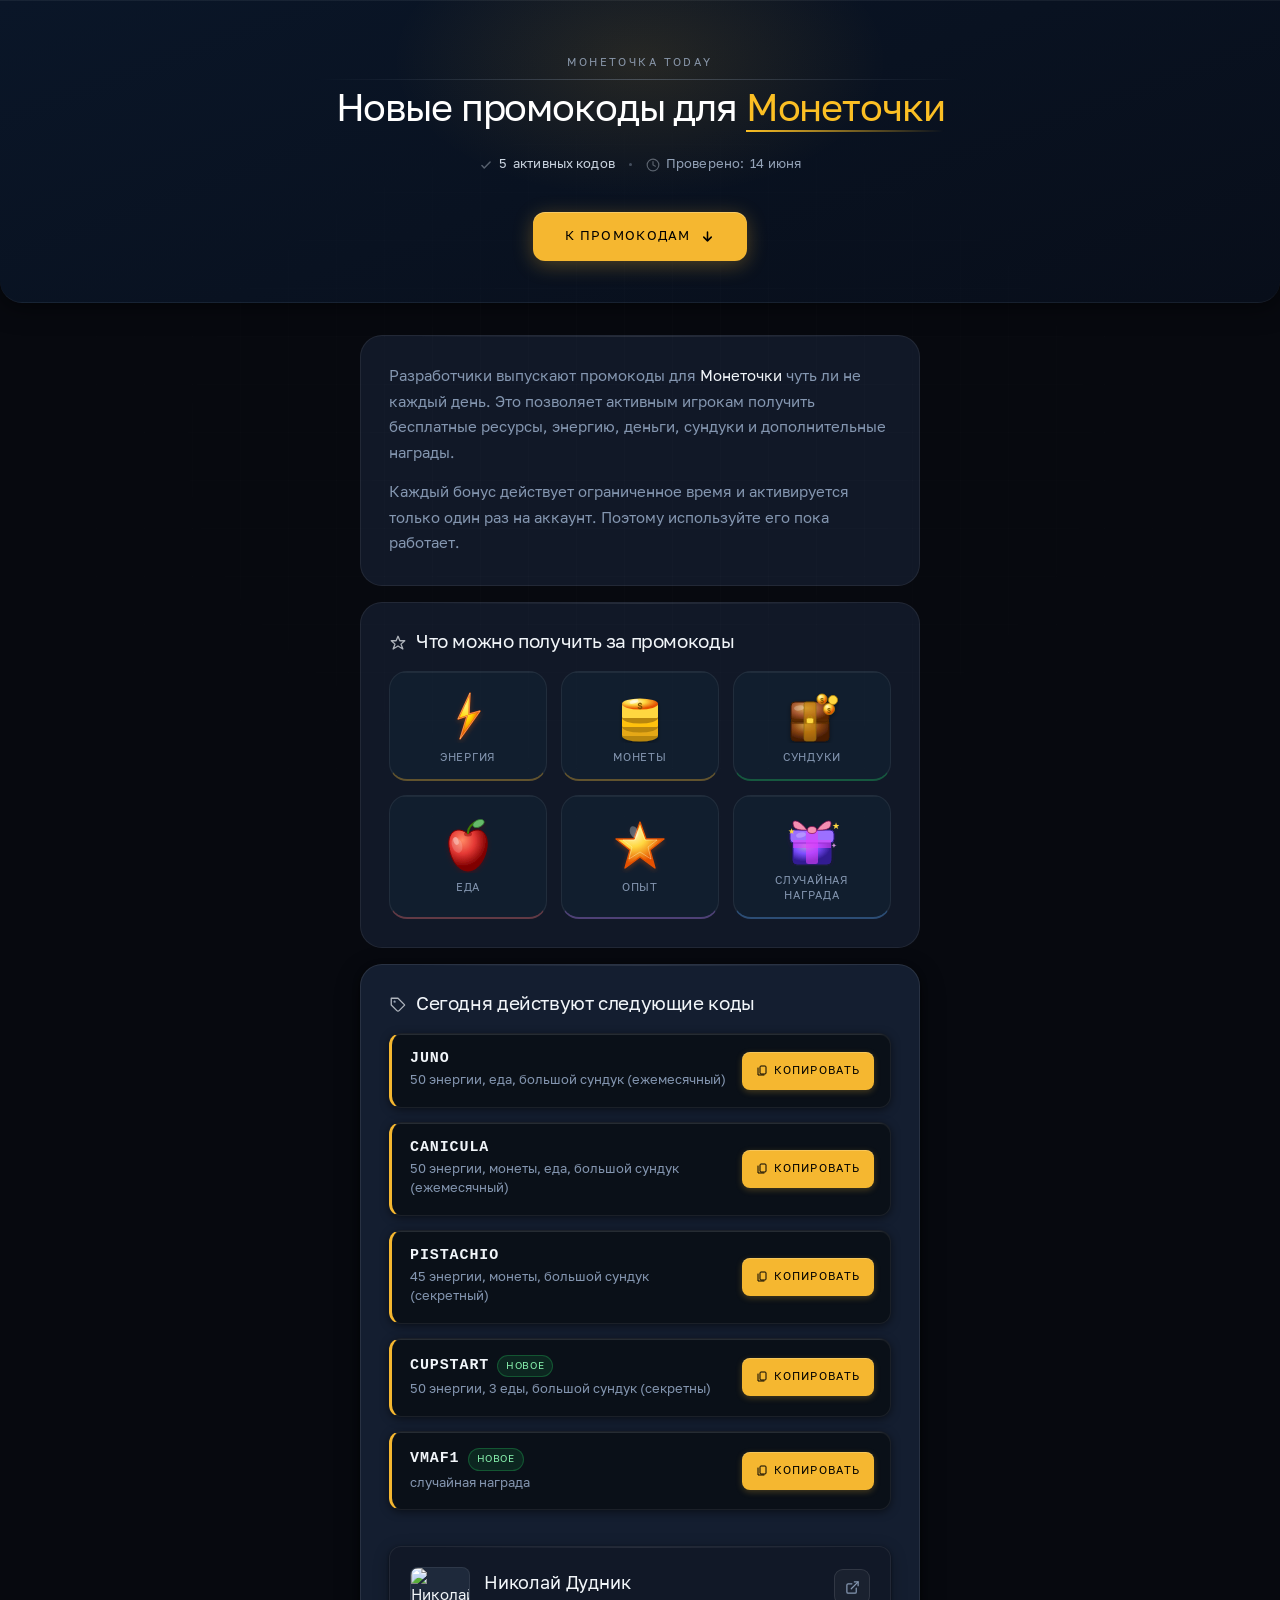
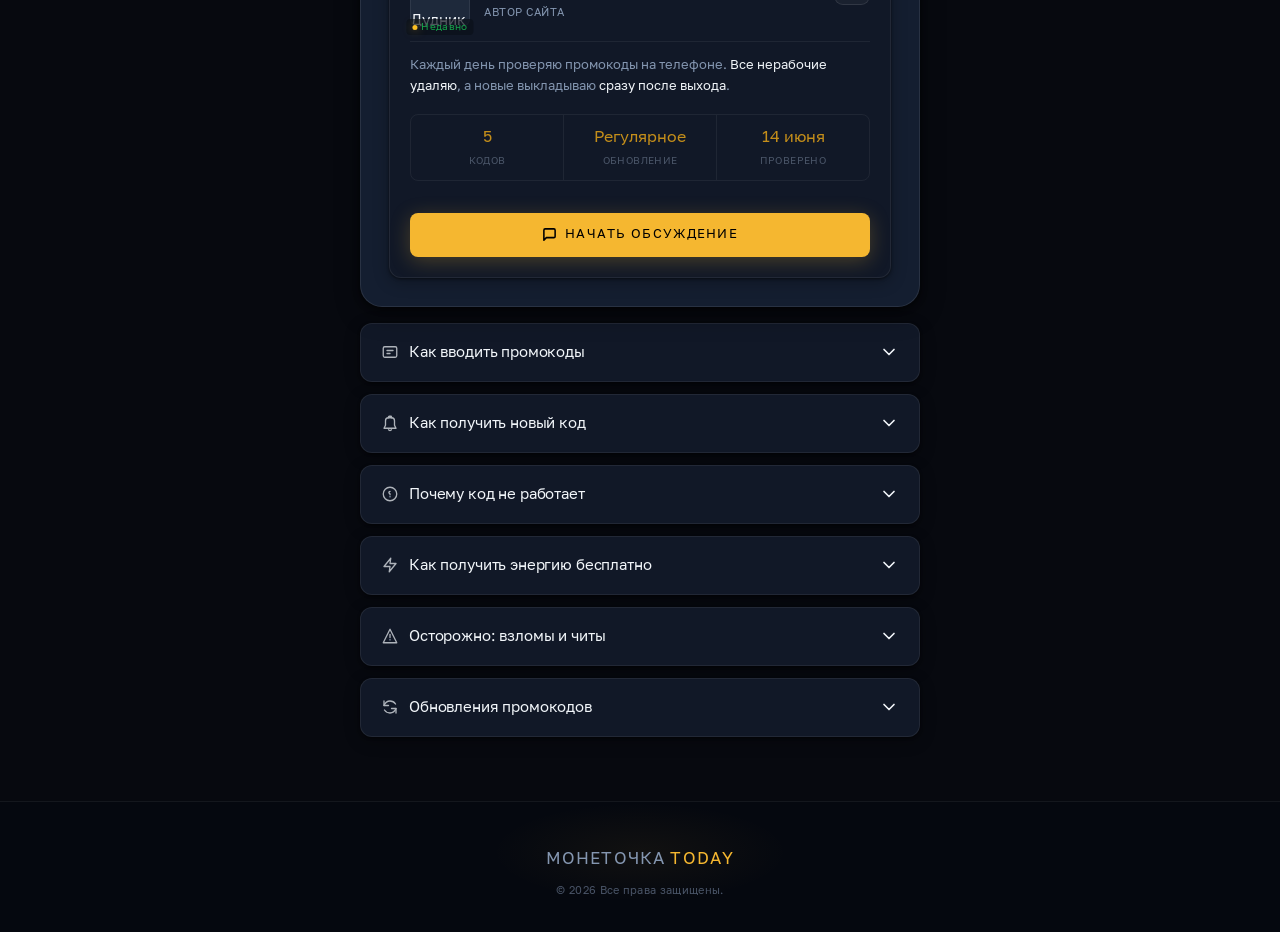
==== commit 93ae46e8: "Auto update promocodes" ====
--- a/index.html
+++ b/index.html
@@ -6,7 +6,7 @@
     <link rel="canonical" href="https://monetochka.today/"/>
     <meta name="robots" content="index, follow"/>
     <meta content="width=device-width, initial-scale=1.0" name="viewport"/>
-    <title>Новые коды в игре Монеточка — действующие сегодня (13 июня 2026 года)</title>
+    <title>Новые коды в игре Монеточка — действующие сегодня (14 июня 2026 года)</title>
     <meta name="description" content="Секретные коды для игры Монеточка, которые позволят бесплатно получить энергию, деньги и другие ресурсы. На сайте вы найдете новые промокоды и научитесь их активировать в игре."/>
     <meta property="og:url" content="https://monetochka.today/"/>
     <meta property="og:type" content="website"/>
@@ -31,7 +31,7 @@
         [
             {
                 "@context": "https://schema.org",
-                "@type": "WebPage", "dateModified": "2026-06-13T07:04:34+03:00",
+                "@type": "WebPage", "dateModified": "2026-06-14T00:22:50+03:00",
                 "name": "Промокоды для игры Монеточка на сегодня",
                 "description": "Новые промокоды для Монеточки - энергия, монеты, сундуки, карты",
                 "url": "https://monetochka.today",
@@ -132,7 +132,7 @@
             <span class="stat-divider"></span>
             <span class="stat-item" id="stats-update-date">
                 <svg fill="none" viewBox="0 0 24 24" xmlns="http://www.w3.org/2000/svg"><circle cx="12" cy="12" r="10" stroke="currentColor" stroke-width="2"/><path d="M12 6V12L16 14" stroke="currentColor" stroke-linecap="round" stroke-width="2"/></svg>
-                <span>Проверено:</span> <span id="header-check-date">13 июня</span>
+                <span>Проверено:</span> <span id="header-check-date">14 июня</span>
             </span>
         </div>
         <a class="hero-cta" href="#promo-codes">
@@ -244,7 +244,7 @@
                         <span class="author-card__stat-label">Обновление</span>
                     </div>
                     <div class="author-card__stat">
-                        <span class="author-card__stat-num" id="author-check-date">13 июня</span>
+                        <span class="author-card__stat-num" id="author-check-date">14 июня</span>
                         <span class="author-card__stat-label">Проверено</span>
                     </div>
                 </div>
